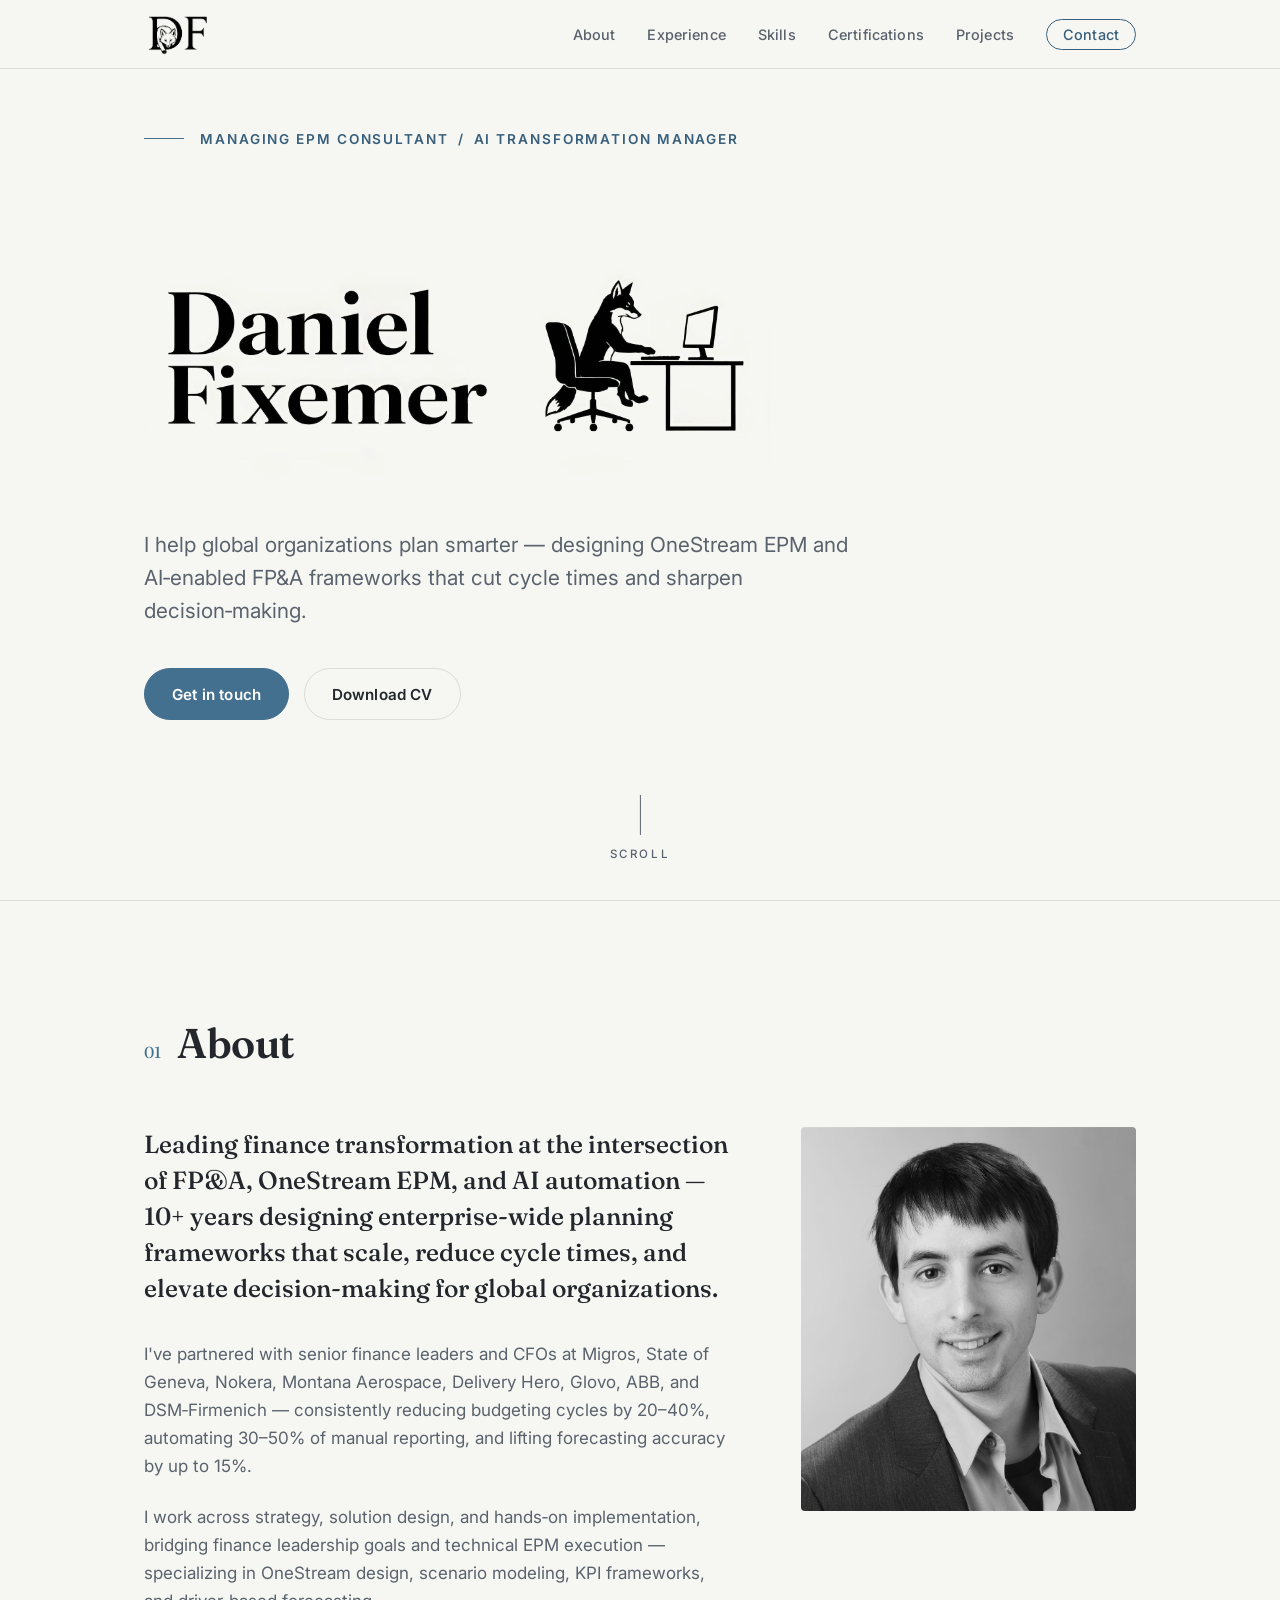
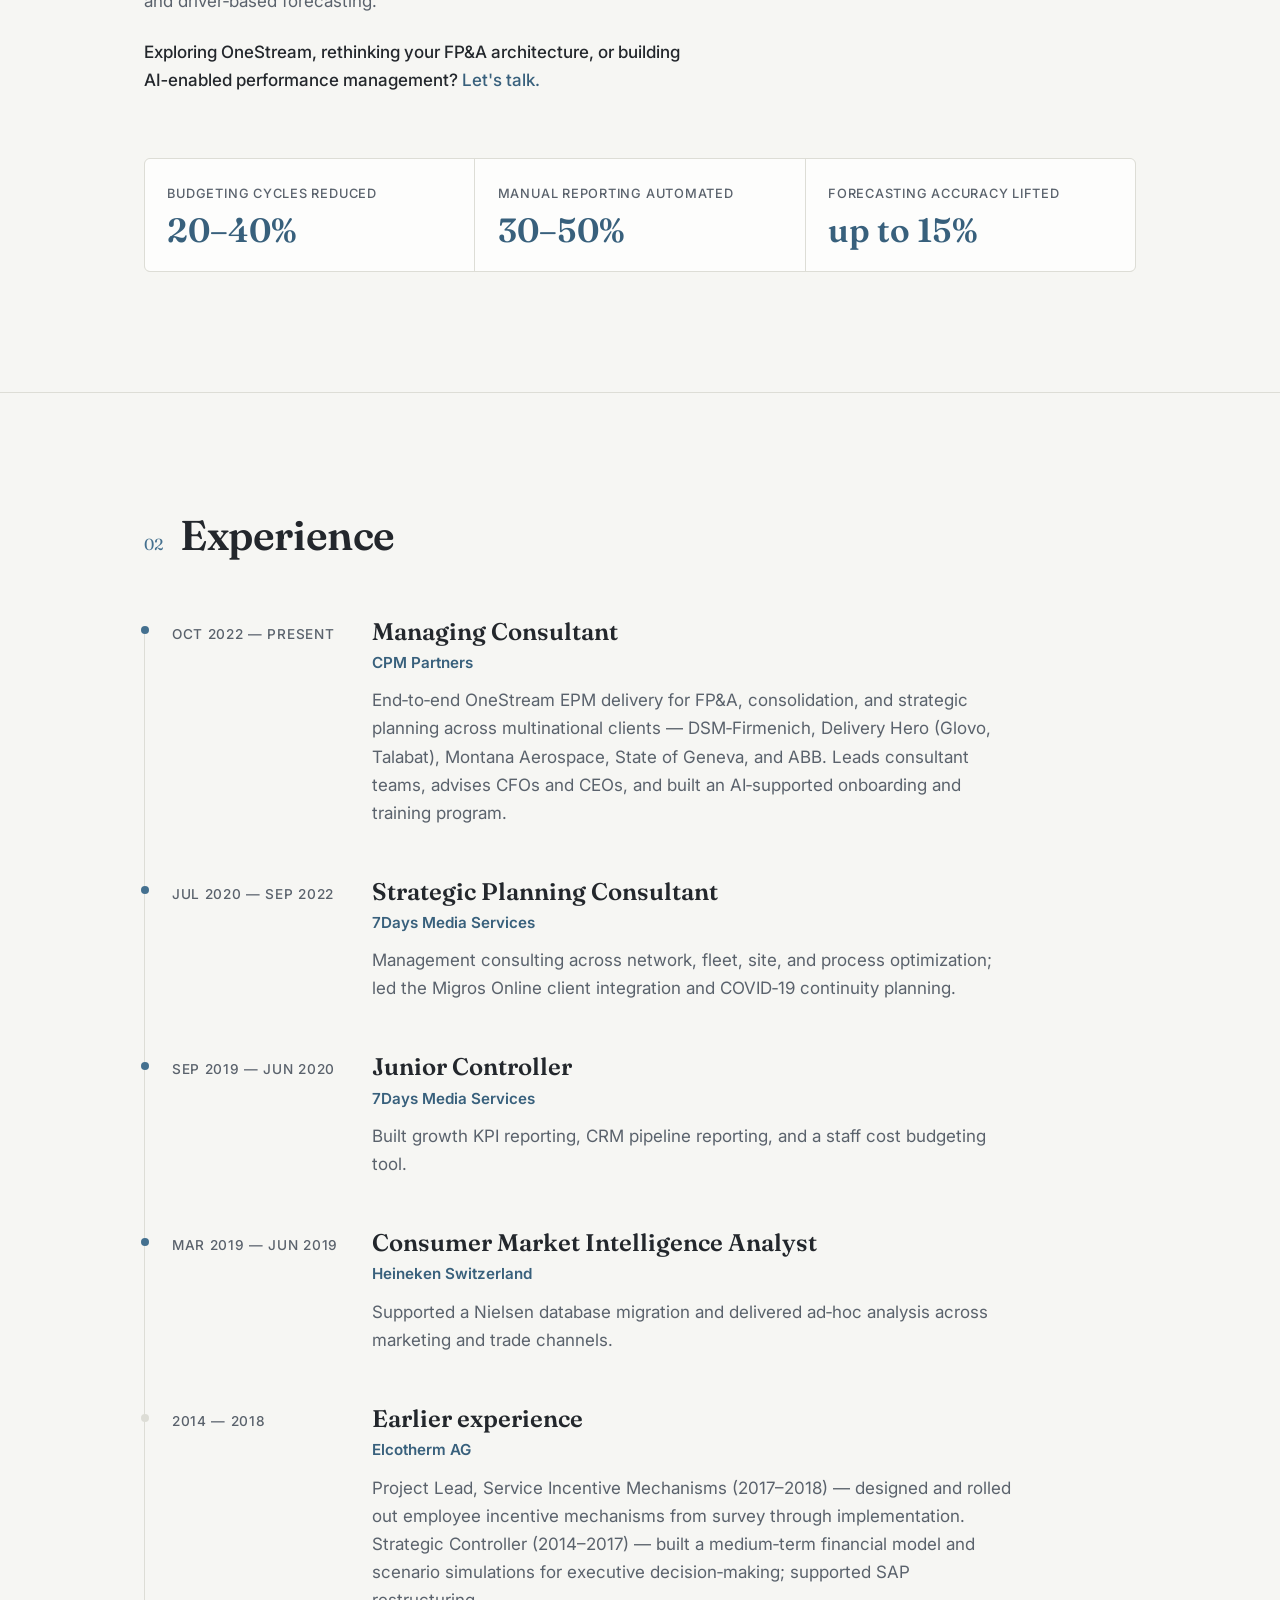
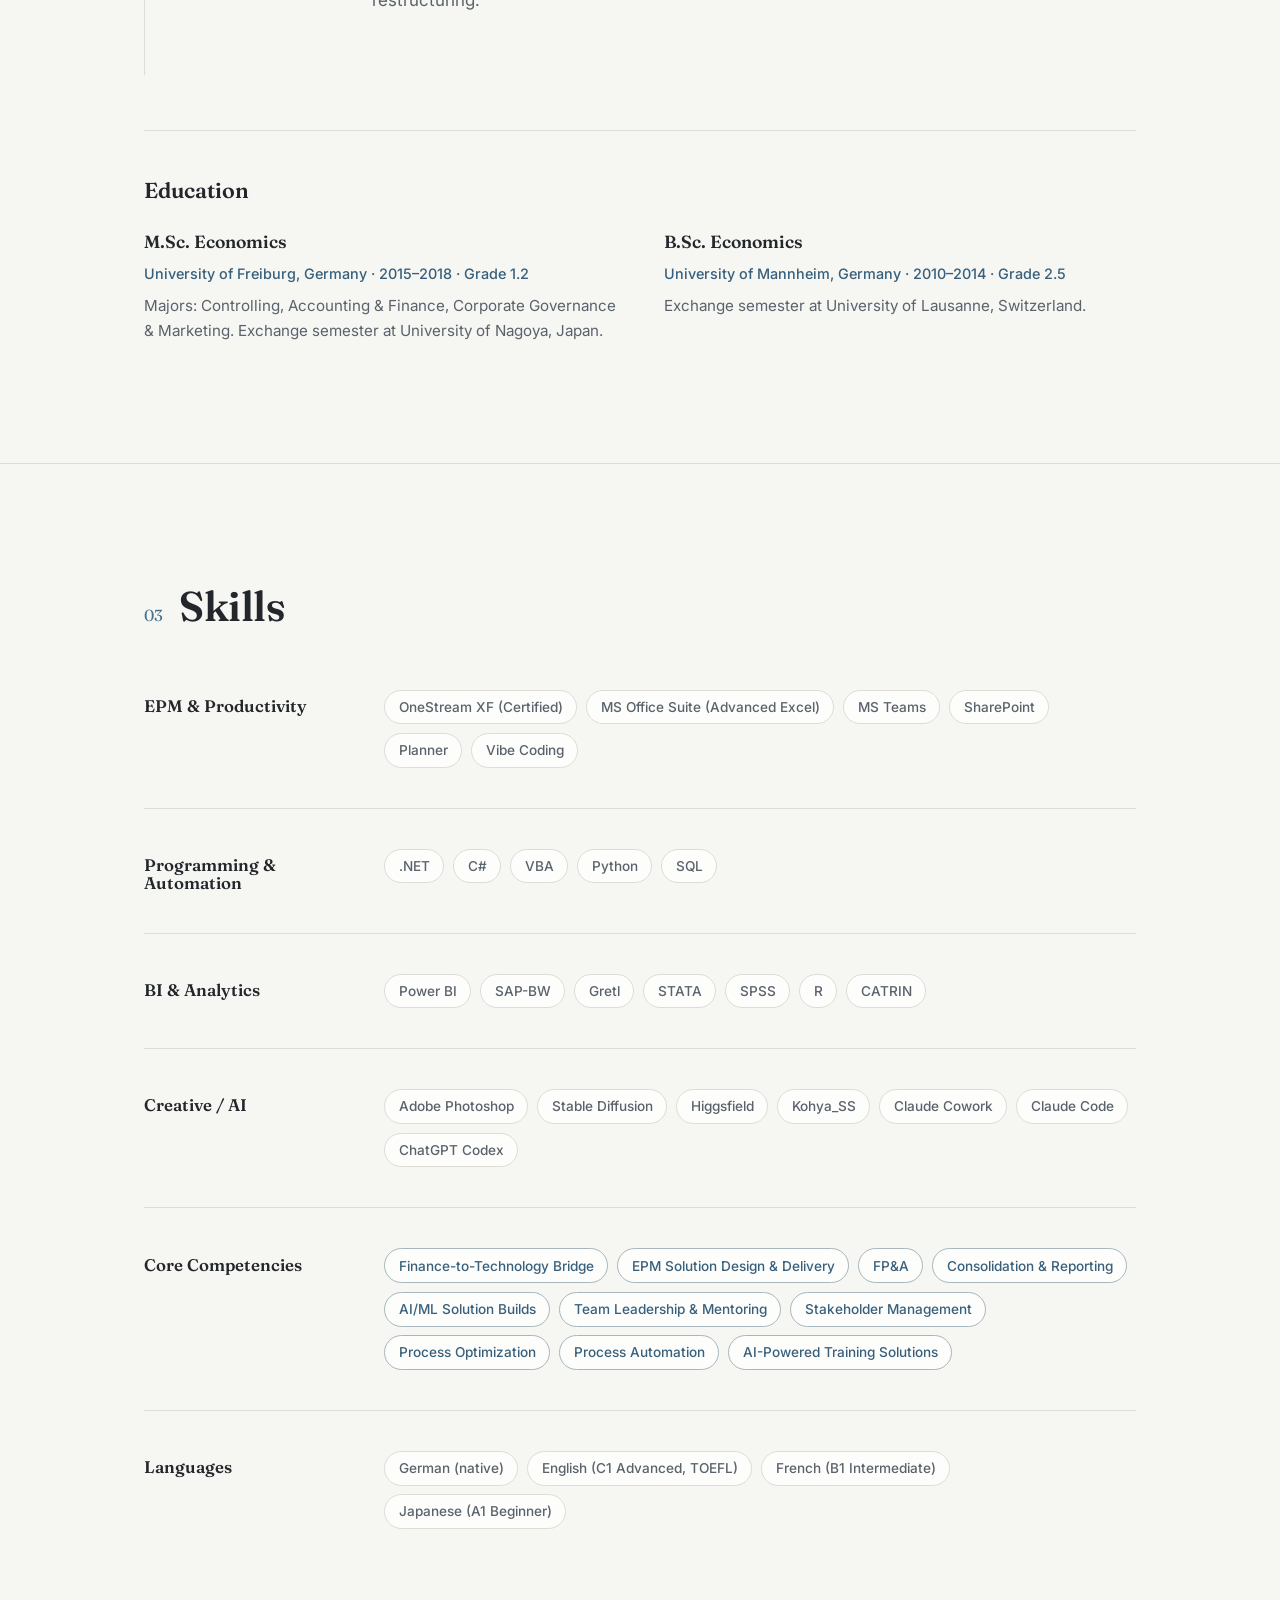
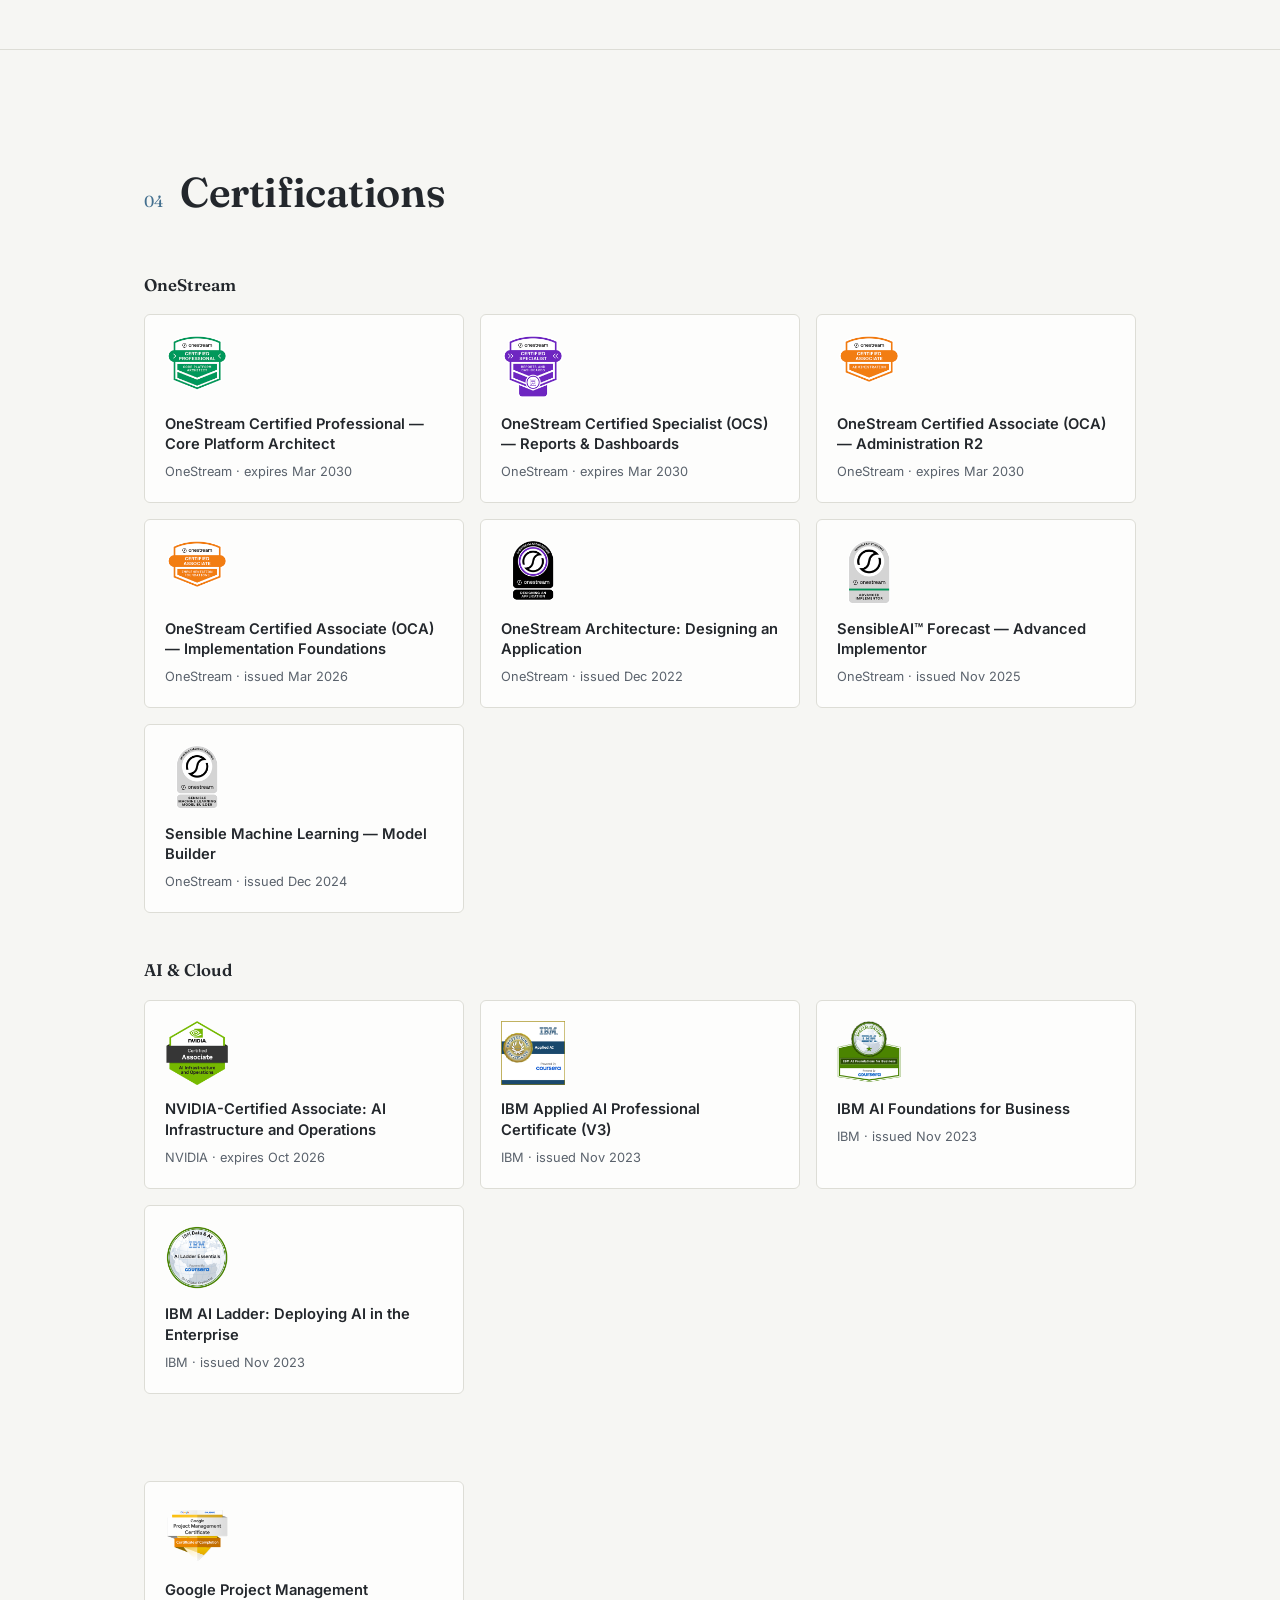
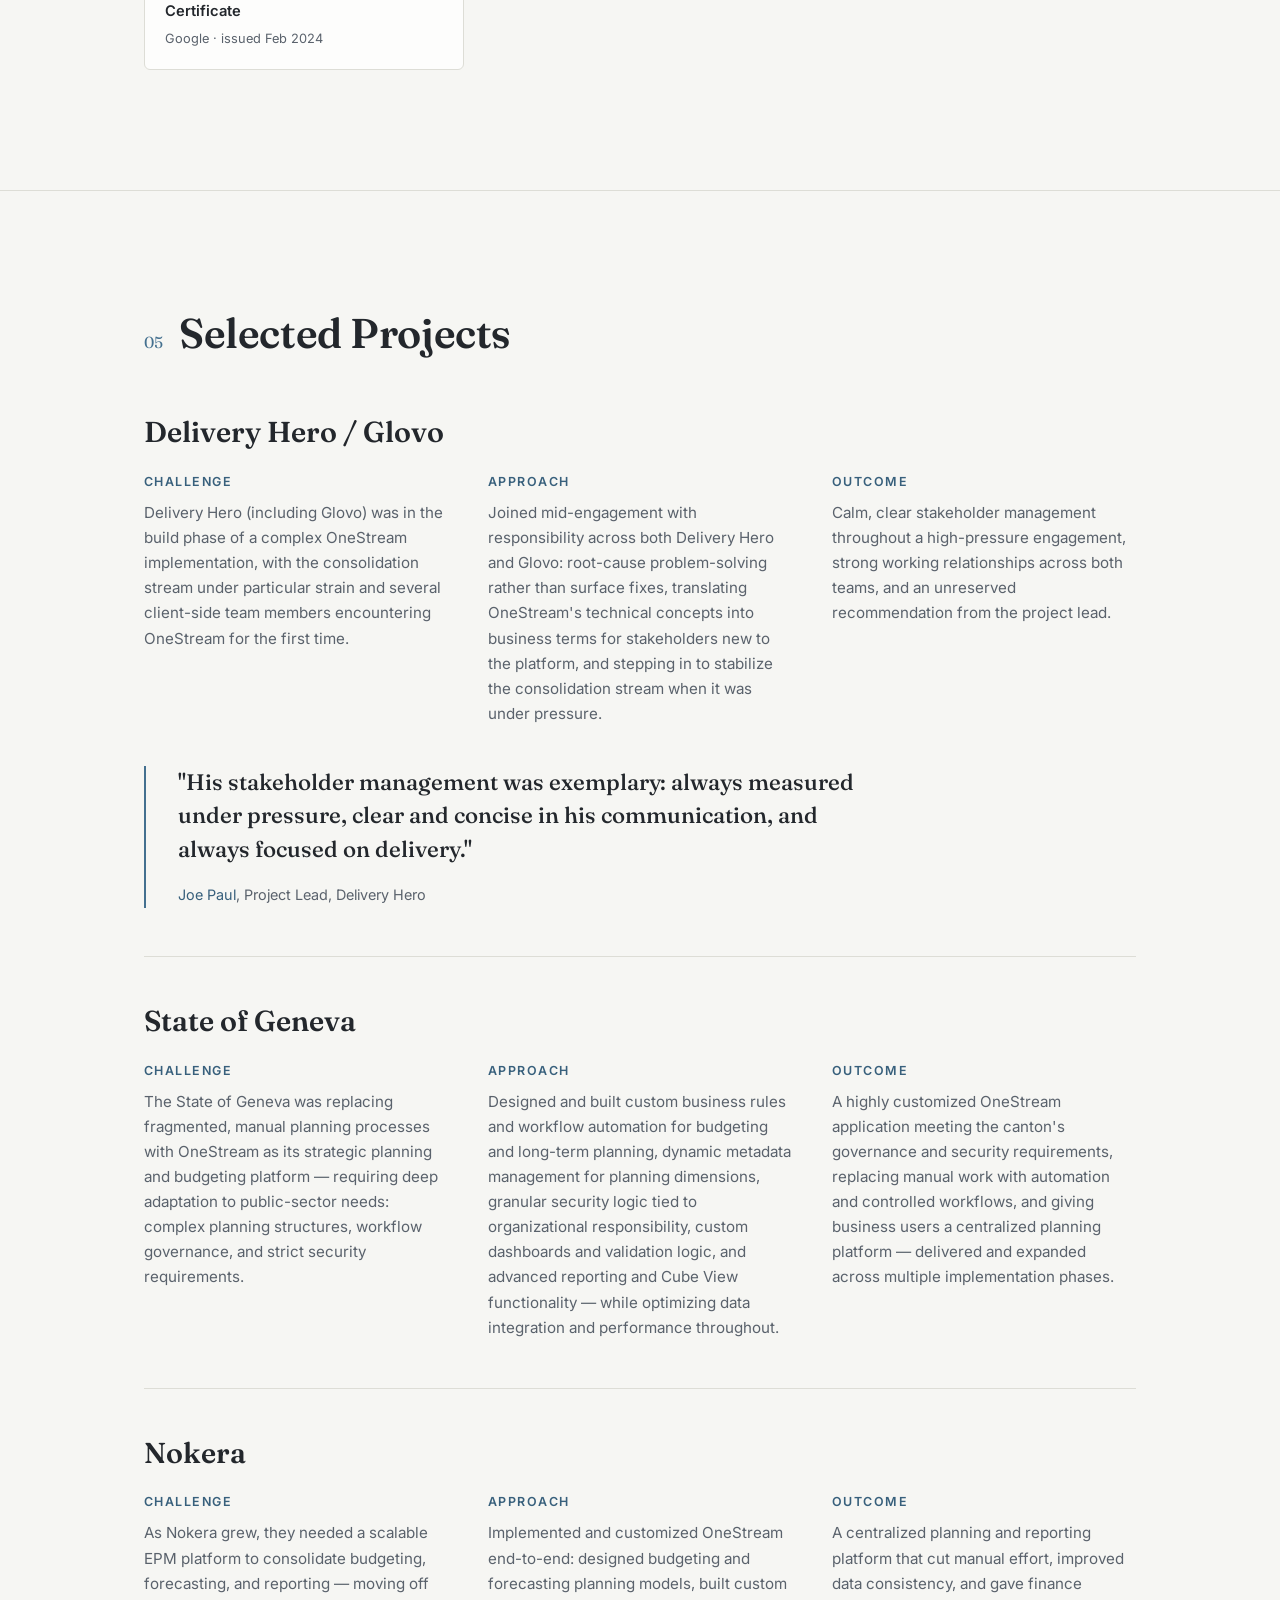
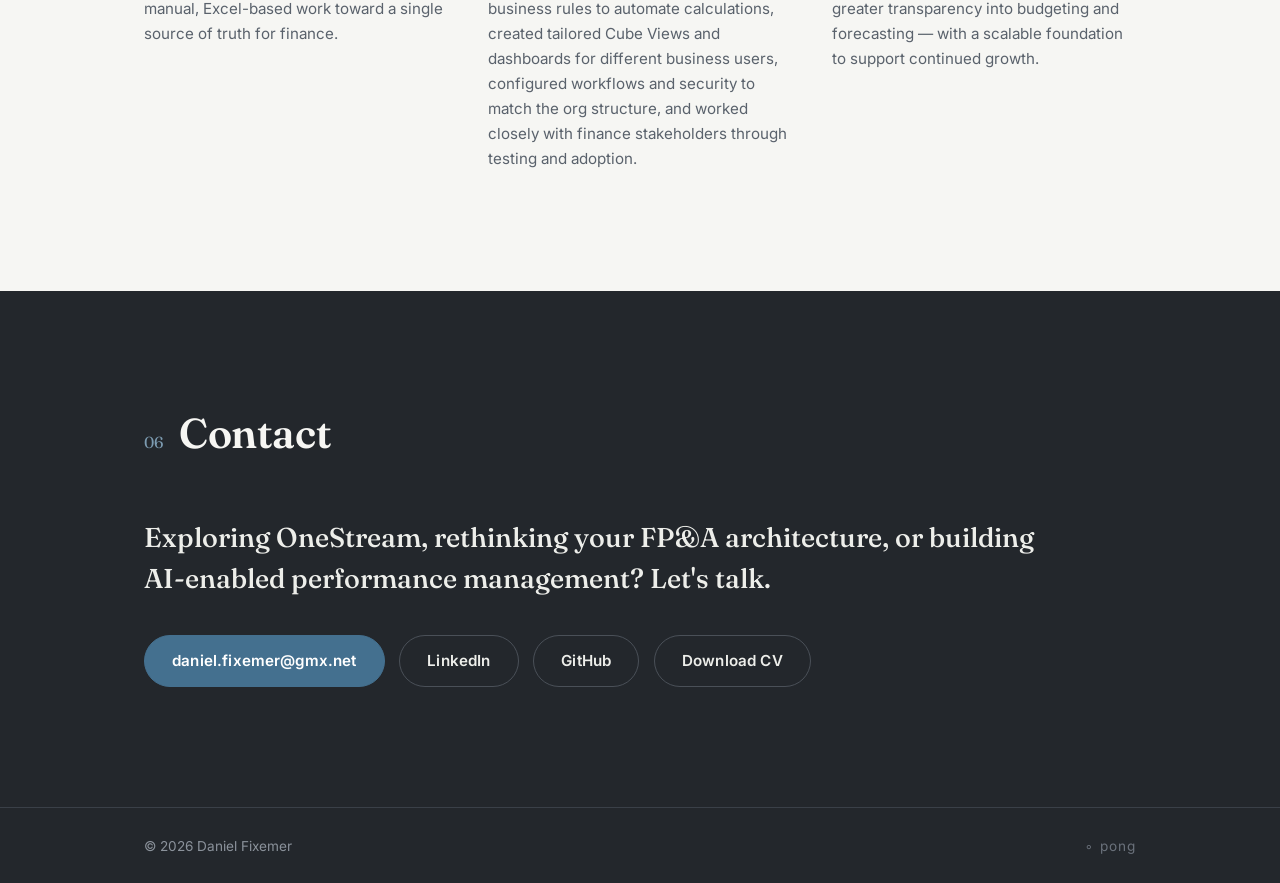
==== index.html @ a10c4421 "Add three buttons" ====
<!DOCTYPE html>
<html lang="en">
<head>
  <meta charset="UTF-8">
  <meta name="viewport" content="width=device-width, initial-scale=1.0">
  <title>Daniel Fixemer — Managing EPM Consultant / AI Transformation Manager</title>
  <meta name="description" content="Daniel Fixemer — Managing EPM Consultant and AI Transformation Manager. Finance transformation at the intersection of FP&A, OneStream EPM, and AI automation.">
  <script>document.documentElement.classList.add("js");</script>
  <link rel="preconnect" href="https://fonts.googleapis.com">
  <link rel="preconnect" href="https://fonts.gstatic.com" crossorigin>
  <link href="https://fonts.googleapis.com/css2?family=Fraunces:opsz,wght@9..144,500;9..144,600&family=Inter:wght@400;500;600&display=swap" rel="stylesheet">
  <link rel="stylesheet" href="css/styles.css">
  <!-- Cloudflare Web Analytics --><script type='module' src='https://static.cloudflareinsights.com/beacon.min.js' data-cf-beacon='{"token": "4d6f093baa16414eac74b313685b6e1e"}'></script><!-- End Cloudflare Web Analytics -->
</head>
<body>

  <header class="site-header">
    <nav class="nav" aria-label="Main navigation">
      <a class="nav__mark" href="#top" aria-label="Daniel Fixemer — back to top">
        <img src="assets/logo-web.png" alt="DF logo" width="660" height="434">
      </a>
      <button class="nav__toggle" aria-expanded="false" aria-controls="nav-menu" aria-label="Toggle menu">
        <span></span><span></span>
      </button>
      <ul class="nav__menu" id="nav-menu">
        <li><a href="#about">About</a></li>
        <li><a href="#experience">Experience</a></li>
        <li><a href="#skills">Skills</a></li>
        <li><a href="#certifications">Certifications</a></li>
        <li><a href="#projects">Projects</a></li>
        <li><a class="nav__cta" href="#contact">Contact</a></li>
      </ul>
    </nav>
  </header>

  <main id="top">

    <!-- ============ HERO ============ -->
    <section class="hero">
      <div class="container hero__inner">
        <p class="hero__eyebrow reveal">Managing EPM Consultant&ensp;/&ensp;AI Transformation Manager</p>
        <h1 class="sr-only">Daniel Fixemer</h1>
        <div class="hero__media reveal" data-reveal-delay="1" aria-hidden="true">
          <video src="assets/FoxTransition.mp4" poster="assets/FoxTransition_lastframe.png"
                 autoplay muted playsinline preload="auto" disablepictureinpicture
                 width="1920" height="966"></video>
        </div>
        <p class="hero__intro reveal" data-reveal-delay="2">
          I help global organizations plan smarter — designing OneStream EPM and
          AI&#8209;enabled FP&amp;A frameworks that cut cycle times and sharpen
          decision&#8209;making.
        </p>
        <div class="hero__actions reveal" data-reveal-delay="3">
          <a class="button button--primary" href="#contact">Get in touch</a>
          <a class="button button--ghost" href="assets/cv-daniel-fixemer.pdf" download>Download CV</a>
        </div>
      </div>
      <a class="hero__scroll" href="#about" aria-label="Scroll to About">
        <span class="hero__scroll-line" aria-hidden="true"></span>
        Scroll
      </a>
    </section>

    <!-- ============ ABOUT ============ -->
    <section class="section about" id="about">
      <div class="container">
        <header class="section__head reveal">
          <span class="section__index">01</span>
          <h2 class="section__title">About</h2>
        </header>
        <div class="about__grid">
          <div class="about__text reveal">
            <p class="about__lede">
              Leading finance transformation at the intersection of FP&amp;A, OneStream
              EPM, and AI automation — 10+ years designing enterprise&#8209;wide planning
              frameworks that scale, reduce cycle times, and elevate decision&#8209;making
              for global organizations.
            </p>
            <p>
              I've partnered with senior finance leaders and CFOs at Migros, State of
              Geneva, Nokera, Montana Aerospace, Delivery Hero, Glovo, ABB, and
              DSM&#8209;Firmenich — consistently reducing budgeting cycles by 20–40%,
              automating 30–50% of manual reporting, and lifting forecasting accuracy
              by up to 15%.
            </p>
            <p>
              I work across strategy, solution design, and hands&#8209;on implementation,
              bridging finance leadership goals and technical EPM execution —
              specializing in OneStream design, scenario modeling, KPI frameworks, and
              driver&#8209;based forecasting.
            </p>
            <p class="about__cta">
              Exploring OneStream, rethinking your FP&amp;A architecture, or building
              AI&#8209;enabled performance management? <a href="#contact">Let's talk.</a>
            </p>
          </div>
          <figure class="about__portrait reveal" data-reveal-delay="1">
            <img src="assets/headshot-web.jpg" alt="Portrait of Daniel Fixemer" width="1600" height="1068" loading="lazy">
          </figure>
        </div>
        <dl class="about__stats reveal" data-reveal-delay="2">
          <div class="stat">
            <dt>Budgeting cycles reduced</dt>
            <dd>20–40%</dd>
          </div>
          <div class="stat">
            <dt>Manual reporting automated</dt>
            <dd>30–50%</dd>
          </div>
          <div class="stat">
            <dt>Forecasting accuracy lifted</dt>
            <dd>up&nbsp;to&nbsp;15%</dd>
          </div>
        </dl>
      </div>
    </section>

    <!-- ============ EXPERIENCE ============ -->
    <section class="section experience" id="experience">
      <div class="container">
        <header class="section__head reveal">
          <span class="section__index">02</span>
          <h2 class="section__title">Experience</h2>
        </header>
        <ol class="timeline">
          <li class="timeline__item reveal">
            <div class="timeline__meta">
              <span class="timeline__dates">Oct 2022 — Present</span>
            </div>
            <div class="timeline__body">
              <h3 class="timeline__role">Managing Consultant</h3>
              <p class="timeline__org">CPM Partners</p>
              <p class="timeline__desc">
                End&#8209;to&#8209;end OneStream EPM delivery for FP&amp;A, consolidation, and
                strategic planning across multinational clients — DSM&#8209;Firmenich,
                Delivery Hero (Glovo, Talabat), Montana Aerospace, State of Geneva,
                and ABB. Leads consultant teams, advises CFOs and CEOs, and built an
                AI&#8209;supported onboarding and training program.
              </p>
            </div>
          </li>
          <li class="timeline__item reveal">
            <div class="timeline__meta">
              <span class="timeline__dates">Jul 2020 — Sep 2022</span>
            </div>
            <div class="timeline__body">
              <h3 class="timeline__role">Strategic Planning Consultant</h3>
              <p class="timeline__org">7Days Media Services</p>
              <p class="timeline__desc">
                Management consulting across network, fleet, site, and process
                optimization; led the Migros Online client integration and
                COVID&#8209;19 continuity planning.
              </p>
            </div>
          </li>
          <li class="timeline__item reveal">
            <div class="timeline__meta">
              <span class="timeline__dates">Sep 2019 — Jun 2020</span>
            </div>
            <div class="timeline__body">
              <h3 class="timeline__role">Junior Controller</h3>
              <p class="timeline__org">7Days Media Services</p>
              <p class="timeline__desc">
                Built growth KPI reporting, CRM pipeline reporting, and a staff cost
                budgeting tool.
              </p>
            </div>
          </li>
          <li class="timeline__item reveal">
            <div class="timeline__meta">
              <span class="timeline__dates">Mar 2019 — Jun 2019</span>
            </div>
            <div class="timeline__body">
              <h3 class="timeline__role">Consumer Market Intelligence Analyst</h3>
              <p class="timeline__org">Heineken Switzerland</p>
              <p class="timeline__desc">
                Supported a Nielsen database migration and delivered ad&#8209;hoc
                analysis across marketing and trade channels.
              </p>
            </div>
          </li>
          <li class="timeline__item timeline__item--earlier reveal">
            <div class="timeline__meta">
              <span class="timeline__dates">2014 — 2018</span>
            </div>
            <div class="timeline__body">
              <h3 class="timeline__role">Earlier experience</h3>
              <p class="timeline__org">Elcotherm AG</p>
              <p class="timeline__desc">
                Project Lead, Service Incentive Mechanisms (2017–2018) — designed and
                rolled out employee incentive mechanisms from survey through
                implementation. Strategic Controller (2014–2017) — built a
                medium&#8209;term financial model and scenario simulations for executive
                decision&#8209;making; supported SAP restructuring.
              </p>
            </div>
          </li>
        </ol>

        <div class="education reveal">
          <h3 class="education__head">Education</h3>
          <div class="education__grid">
            <article class="education__item">
              <h4>M.Sc. Economics</h4>
              <p class="education__school">University of Freiburg, Germany · 2015–2018 · Grade 1.2</p>
              <p class="education__detail">
                Majors: Controlling, Accounting &amp; Finance, Corporate Governance &amp;
                Marketing. Exchange semester at University of Nagoya, Japan.
              </p>
            </article>
            <article class="education__item">
              <h4>B.Sc. Economics</h4>
              <p class="education__school">University of Mannheim, Germany · 2010–2014 · Grade 2.5</p>
              <p class="education__detail">
                Exchange semester at University of Lausanne, Switzerland.
              </p>
            </article>
          </div>
        </div>
      </div>
    </section>

    <!-- ============ SKILLS ============ -->
    <section class="section skills" id="skills">
      <div class="container">
        <header class="section__head reveal">
          <span class="section__index">03</span>
          <h2 class="section__title">Skills</h2>
        </header>
        <div class="skills__groups">
          <div class="skill-group reveal">
            <h3 class="skill-group__name">EPM &amp; Productivity</h3>
            <ul class="tags">
              <li>OneStream XF (Certified)</li>
              <li>MS Office Suite (Advanced Excel)</li>
              <li>MS Teams</li>
              <li>SharePoint</li>
              <li>Planner</li>
              <li>Vibe Coding</li>
            </ul>
          </div>
          <div class="skill-group reveal">
            <h3 class="skill-group__name">Programming &amp; Automation</h3>
            <ul class="tags">
              <li>.NET</li>
              <li>C#</li>
              <li>VBA</li>
              <li>Python</li>
              <li>SQL</li>
            </ul>
          </div>
          <div class="skill-group reveal">
            <h3 class="skill-group__name">BI &amp; Analytics</h3>
            <ul class="tags">
              <li>Power BI</li>
              <li>SAP-BW</li>
              <li>Gretl</li>
              <li>STATA</li>
              <li>SPSS</li>
              <li>R</li>
              <li>CATRIN</li>
            </ul>
          </div>
          <div class="skill-group reveal">
            <h3 class="skill-group__name">Creative / AI</h3>
            <ul class="tags">
              <li>Adobe Photoshop</li>
              <li>Stable Diffusion</li>
              <li>Higgsfield</li>
              <li>Kohya_SS</li>
              <li>Claude Cowork</li>
              <li>Claude Code</li>
              <li>ChatGPT Codex</li>
            </ul>
          </div>
          <div class="skill-group reveal">
            <h3 class="skill-group__name">Core Competencies</h3>
            <ul class="tags tags--accent">
              <li>Finance-to-Technology Bridge</li>
              <li>EPM Solution Design &amp; Delivery</li>
              <li>FP&amp;A</li>
              <li>Consolidation &amp; Reporting</li>
              <li>AI/ML Solution Builds</li>
              <li>Team Leadership &amp; Mentoring</li>
              <li>Stakeholder Management</li>
              <li>Process Optimization</li>
              <li>Process Automation</li>
              <li>AI-Powered Training Solutions</li>
            </ul>
          </div>
          <div class="skill-group reveal">
            <h3 class="skill-group__name">Languages</h3>
            <ul class="tags">
              <li>German (native)</li>
              <li>English (C1 Advanced, TOEFL)</li>
              <li>French (B1 Intermediate)</li>
              <li>Japanese (A1 Beginner)</li>
            </ul>
          </div>
        </div>
      </div>
    </section>

    <!-- ============ CERTIFICATIONS ============ -->
    <section class="section certifications" id="certifications">
      <div class="container">
        <header class="section__head reveal">
          <span class="section__index">04</span>
          <h2 class="section__title">Certifications</h2>
        </header>

        <h3 class="cert-group reveal">OneStream</h3>
        <ul class="cert-grid">
          <li class="reveal">
            <a class="cert-card" href="https://www.credly.com/users/daniel-fixemer/badges/credly" target="_blank" rel="noopener">
              <img src="assets/certifications/web/OneStream_Certified_Professional_-_Core_Platform_Architect.png" alt="" width="240" height="240" loading="lazy">
              <span class="cert-card__name">OneStream Certified Professional — Core Platform Architect</span>
              <span class="cert-card__issuer">OneStream · expires Mar 2030</span>
            </a>
          </li>
          <li class="reveal">
            <a class="cert-card" href="https://www.credly.com/users/daniel-fixemer/badges/credly" target="_blank" rel="noopener">
              <img src="assets/certifications/web/OneStream_Certified_Specialist__OCS__-_Reports_and_Dashboards.png" alt="" width="240" height="240" loading="lazy">
              <span class="cert-card__name">OneStream Certified Specialist (OCS) — Reports &amp; Dashboards</span>
              <span class="cert-card__issuer">OneStream · expires Mar 2030</span>
            </a>
          </li>
          <li class="reveal">
            <a class="cert-card" href="https://www.credly.com/users/daniel-fixemer/badges/credly" target="_blank" rel="noopener">
              <img src="assets/certifications/web/OneStream_Certified_Associate__OCA__in_Administration_R2.png" alt="" width="240" height="240" loading="lazy">
              <span class="cert-card__name">OneStream Certified Associate (OCA) — Administration R2</span>
              <span class="cert-card__issuer">OneStream · expires Mar 2030</span>
            </a>
          </li>
          <li class="reveal">
            <a class="cert-card" href="https://www.credly.com/users/daniel-fixemer/badges/credly" target="_blank" rel="noopener">
              <img src="assets/certifications/web/OneStream_Certified_Associate__OCA__-_Implementation_Foundations.png" alt="" width="240" height="240" loading="lazy">
              <span class="cert-card__name">OneStream Certified Associate (OCA) — Implementation Foundations</span>
              <span class="cert-card__issuer">OneStream · issued Mar 2026</span>
            </a>
          </li>
          <li class="reveal">
            <a class="cert-card" href="https://www.credly.com/users/daniel-fixemer/badges/credly" target="_blank" rel="noopener">
              <img src="assets/certifications/web/OneStream_Architecture_Designing_an_Application.png" alt="" width="240" height="240" loading="lazy">
              <span class="cert-card__name">OneStream Architecture: Designing an Application</span>
              <span class="cert-card__issuer">OneStream · issued Dec 2022</span>
            </a>
          </li>
          <li class="reveal">
            <a class="cert-card" href="https://www.credly.com/users/daniel-fixemer/badges/credly" target="_blank" rel="noopener">
              <img src="assets/certifications/web/SensibleAI__Forecast_Advanced_Implementor.png" alt="" width="240" height="240" loading="lazy">
              <span class="cert-card__name">SensibleAI™ Forecast — Advanced Implementor</span>
              <span class="cert-card__issuer">OneStream · issued Nov 2025</span>
            </a>
          </li>
          <li class="reveal">
            <a class="cert-card" href="https://www.credly.com/users/daniel-fixemer/badges/credly" target="_blank" rel="noopener">
              <img src="assets/certifications/web/Sensible_Machine_Learning_Model_Builder.png" alt="" width="240" height="240" loading="lazy">
              <span class="cert-card__name">Sensible Machine Learning — Model Builder</span>
              <span class="cert-card__issuer">OneStream · issued Dec 2024</span>
            </a>
          </li>
        </ul>

        <h3 class="cert-group reveal">AI &amp; Cloud</h3>
        <ul class="cert-grid">
          <li class="reveal">
            <a class="cert-card" href="https://www.credly.com/users/daniel-fixemer/badges/credly" target="_blank" rel="noopener">
              <img src="assets/certifications/web/NVIDIA-Certified_Associate_AI_Infrastructure_and_Operations.png" alt="" width="240" height="240" loading="lazy">
              <span class="cert-card__name">NVIDIA-Certified Associate: AI Infrastructure and Operations</span>
              <span class="cert-card__issuer">NVIDIA · expires Oct 2026</span>
            </a>
          </li>
          <li class="reveal">
            <a class="cert-card" href="https://www.credly.com/users/daniel-fixemer/badges/credly" target="_blank" rel="noopener">
              <img src="assets/certifications/web/IBM_Applied_AI_Professional_Certificate.png" alt="" width="240" height="240" loading="lazy">
              <span class="cert-card__name">IBM Applied AI Professional Certificate (V3)</span>
              <span class="cert-card__issuer">IBM · issued Nov 2023</span>
            </a>
          </li>
          <li class="reveal">
            <a class="cert-card" href="https://www.credly.com/users/daniel-fixemer/badges/credly" target="_blank" rel="noopener">
              <img src="assets/certifications/web/IBM_AI_Foundations_for_Business_Specialization.png" alt="" width="240" height="240" loading="lazy">
              <span class="cert-card__name">IBM AI Foundations for Business</span>
              <span class="cert-card__issuer">IBM · issued Nov 2023</span>
            </a>
          </li>
          <li class="reveal">
            <a class="cert-card" href="https://www.credly.com/users/daniel-fixemer/badges/credly" target="_blank" rel="noopener">
              <img src="assets/certifications/web/IBM_AI_Ladder_A_Framework_for_Deploying_AI_in_your_Enterprise.png" alt="" width="240" height="240" loading="lazy">
              <span class="cert-card__name">IBM AI Ladder: Deploying AI in the Enterprise</span>
              <span class="cert-card__issuer">IBM · issued Nov 2023</span>
            </a>
          </li>
        </ul>

        <h3 class="cert-group reveal">Project Management</h3>
        <ul class="cert-grid">
          <li class="reveal">
            <a class="cert-card" href="https://www.credly.com/users/daniel-fixemer/badges/credly" target="_blank" rel="noopener">
              <img src="assets/certifications/web/Google_Project_Management_Certificate.png" alt="" width="240" height="240" loading="lazy">
              <span class="cert-card__name">Google Project Management Certificate</span>
              <span class="cert-card__issuer">Google · issued Feb 2024</span>
            </a>
          </li>
        </ul>
      </div>
    </section>

    <!-- ============ SELECTED PROJECTS ============ -->
    <section class="section projects" id="projects">
      <div class="container">
        <header class="section__head reveal">
          <span class="section__index">05</span>
          <h2 class="section__title">Selected Projects</h2>
        </header>

        <article class="project reveal">
          <h3 class="project__client">Delivery Hero / Glovo</h3>
          <div class="project__cols">
            <div class="project__col">
              <h4 class="project__label">Challenge</h4>
              <p>
                Delivery Hero (including Glovo) was in the build phase of a complex
                OneStream implementation, with the consolidation stream under
                particular strain and several client-side team members encountering
                OneStream for the first time.
              </p>
            </div>
            <div class="project__col">
              <h4 class="project__label">Approach</h4>
              <p>
                Joined mid-engagement with responsibility across both Delivery Hero
                and Glovo: root-cause problem-solving rather than surface fixes,
                translating OneStream's technical concepts into business terms for
                stakeholders new to the platform, and stepping in to stabilize the
                consolidation stream when it was under pressure.
              </p>
            </div>
            <div class="project__col">
              <h4 class="project__label">Outcome</h4>
              <p>
                Calm, clear stakeholder management throughout a high-pressure
                engagement, strong working relationships across both teams, and an
                unreserved recommendation from the project lead.
              </p>
            </div>
          </div>
          <blockquote class="project__quote">
            <p>
              "His stakeholder management was exemplary: always measured under
              pressure, clear and concise in his communication, and always focused
              on delivery."
            </p>
            <cite>
              <a href="https://www.linkedin.com/in/joe-paul-aca-asa-mba/" target="_blank" rel="noopener">Joe Paul</a>,
              Project Lead, Delivery Hero
            </cite>
          </blockquote>
        </article>

        <article class="project reveal">
          <h3 class="project__client">State of Geneva</h3>
          <div class="project__cols">
            <div class="project__col">
              <h4 class="project__label">Challenge</h4>
              <p>
                The State of Geneva was replacing fragmented, manual planning
                processes with OneStream as its strategic planning and budgeting
                platform — requiring deep adaptation to public-sector needs: complex
                planning structures, workflow governance, and strict security
                requirements.
              </p>
            </div>
            <div class="project__col">
              <h4 class="project__label">Approach</h4>
              <p>
                Designed and built custom business rules and workflow automation for
                budgeting and long-term planning, dynamic metadata management for
                planning dimensions, granular security logic tied to organizational
                responsibility, custom dashboards and validation logic, and advanced
                reporting and Cube View functionality — while optimizing data
                integration and performance throughout.
              </p>
            </div>
            <div class="project__col">
              <h4 class="project__label">Outcome</h4>
              <p>
                A highly customized OneStream application meeting the canton's
                governance and security requirements, replacing manual work with
                automation and controlled workflows, and giving business users a
                centralized planning platform — delivered and expanded across
                multiple implementation phases.
              </p>
            </div>
          </div>
        </article>

        <article class="project reveal">
          <h3 class="project__client">Nokera</h3>
          <div class="project__cols">
            <div class="project__col">
              <h4 class="project__label">Challenge</h4>
              <p>
                As Nokera grew, they needed a scalable EPM platform to consolidate
                budgeting, forecasting, and reporting — moving off manual,
                Excel-based work toward a single source of truth for finance.
              </p>
            </div>
            <div class="project__col">
              <h4 class="project__label">Approach</h4>
              <p>
                Implemented and customized OneStream end-to-end: designed budgeting
                and forecasting planning models, built custom business rules to
                automate calculations, created tailored Cube Views and dashboards
                for different business users, configured workflows and security to
                match the org structure, and worked closely with finance
                stakeholders through testing and adoption.
              </p>
            </div>
            <div class="project__col">
              <h4 class="project__label">Outcome</h4>
              <p>
                A centralized planning and reporting platform that cut manual
                effort, improved data consistency, and gave finance greater
                transparency into budgeting and forecasting — with a scalable
                foundation to support continued growth.
              </p>
            </div>
          </div>
        </article>
      </div>
    </section>

    <!-- ============ CONTACT ============ -->
    <section class="section contact" id="contact">
      <div class="container">
        <header class="section__head reveal">
          <span class="section__index">06</span>
          <h2 class="section__title">Contact</h2>
        </header>
        <p class="contact__lede reveal">
          Exploring OneStream, rethinking your FP&amp;A architecture, or building
          AI&#8209;enabled performance management? Let's talk.
        </p>
        <div class="contact__actions reveal" data-reveal-delay="1">
          <a class="button button--primary" href="mailto:daniel.fixemer@gmx.net">daniel.fixemer@gmx.net</a>
          <a class="button button--contrast" href="https://www.linkedin.com/in/daniel-fixemer-855932175/" target="_blank" rel="noopener">LinkedIn</a>
          <a class="button button--contrast" href="https://github.com/economyofscale" target="_blank" rel="noopener">GitHub</a>
          <a class="button button--contrast" href="assets/cv-daniel-fixemer.pdf" download>Download CV</a>
        </div>
      </div>
    </section>

  </main>

  <footer class="footer">
    <div class="container footer__inner">
      <p>© 2026 Daniel Fixemer</p>
      <button class="footer__egg" id="pong-open" type="button" aria-haspopup="dialog">◦ pong</button>
    </div>
  </footer>

  <!-- ============ EASTER EGG: PONG ============ -->
  <div class="pong" id="pong-modal" role="dialog" aria-modal="true" aria-label="Pong" hidden>
    <div class="pong__panel">
      <div class="pong__bar">
        <span class="pong__title">Pong</span>
        <span class="pong__score" id="pong-score" aria-live="polite">0 : 0</span>
        <button class="pong__close" id="pong-close" type="button" aria-label="Close Pong">×</button>
      </div>
      <canvas id="pong-canvas" width="640" height="400"></canvas>
      <p class="pong__hint">Move: mouse, touch, or ↑ ↓ &nbsp;·&nbsp; Space or tap to start / pause</p>
    </div>
  </div>

  <script src="js/main.js"></script>
  <script src="js/pong.js" defer></script>
</body>
</html>
---- css/styles.css ----
/* ============================================================
   Daniel Fixemer — resume site
   Palette: charcoal / off-white + one accent.
   Accent options (swap --accent / --accent-ink below):
     muted blue    #44708F / #38607C   <- current
     warm amber    #B07A2A / #96661F
     forest green  #3E6B4F / #33593F
   ============================================================ */

:root {
  --bg: #F6F6F3;
  --bg-raised: #FDFDFC;
  --ink: #23272C;
  --ink-soft: #5A626C;
  --line: #DDDDD6;
  --accent: #44708F;
  --accent-ink: #38607C;

  --font-display: "Fraunces", Georgia, serif;
  --font-body: "Inter", -apple-system, BlinkMacSystemFont, "Segoe UI", sans-serif;

  --container: 68rem;
  --nav-height: 4.25rem;
}

/* ---------- Reset / base ---------- */

*, *::before, *::after { box-sizing: border-box; }

html {
  scroll-behavior: smooth;
  scroll-padding-top: var(--nav-height);
}

body {
  margin: 0;
  background: var(--bg);
  color: var(--ink);
  font-family: var(--font-body);
  font-size: 1.0625rem;
  line-height: 1.65;
  -webkit-font-smoothing: antialiased;
  text-rendering: optimizeLegibility;
}

img { max-width: 100%; display: block; }

a { color: var(--accent-ink); text-decoration: none; }
a:hover { text-decoration: underline; text-underline-offset: 3px; }

h1, h2, h3 {
  font-family: var(--font-display);
  font-weight: 600;
  line-height: 1.1;
  margin: 0;
}

.container {
  max-width: var(--container);
  margin-inline: auto;
  padding-inline: clamp(1.25rem, 5vw, 3rem);
}

/* ---------- Header / nav ---------- */

.site-header {
  position: fixed;
  inset: 0 0 auto 0;
  z-index: 100;
  background: color-mix(in srgb, var(--bg) 88%, transparent);
  backdrop-filter: blur(10px);
  -webkit-backdrop-filter: blur(10px);
  border-bottom: 1px solid var(--line);
}

.nav {
  max-width: var(--container);
  margin-inline: auto;
  padding-inline: clamp(1.25rem, 5vw, 3rem);
  height: var(--nav-height);
  display: flex;
  align-items: center;
  justify-content: space-between;
}

.nav__mark {
  display: flex;
  align-items: center;
}

.nav__mark img {
  height: 2.75rem;
  width: auto;
  transition: opacity 0.2s ease;
}

.nav__mark:hover { text-decoration: none; }
.nav__mark:hover img { opacity: 0.7; }

@media (max-width: 47.99em) {
  .nav__mark img { height: 2.4rem; }
}

.nav__menu {
  display: flex;
  align-items: center;
  gap: clamp(1.1rem, 2.5vw, 2rem);
  list-style: none;
  margin: 0;
  padding: 0;
}

.nav__menu a {
  color: var(--ink-soft);
  font-size: 0.9rem;
  font-weight: 500;
  letter-spacing: 0.01em;
}
.nav__menu a:hover { color: var(--ink); text-decoration: none; }

.nav__cta {
  color: var(--accent-ink) !important;
  border: 1px solid currentColor;
  border-radius: 999px;
  padding: 0.4rem 1rem;
}
.nav__cta:hover { background: var(--accent); border-color: var(--accent); color: #fff !important; }

.nav__toggle {
  display: none;
  background: none;
  border: 0;
  padding: 0.75rem 0.25rem;
  cursor: pointer;
}
.nav__toggle span {
  display: block;
  width: 24px;
  height: 2px;
  background: var(--ink);
  transition: transform 0.25s ease, opacity 0.25s ease;
}
.nav__toggle span + span { margin-top: 6px; }
.nav__toggle[aria-expanded="true"] span:first-child { transform: translateY(4px) rotate(45deg); }
.nav__toggle[aria-expanded="true"] span:last-child { transform: translateY(-4px) rotate(-45deg); }

@media (max-width: 47.99em) {
  .nav__toggle { display: block; }

  .nav__menu {
    position: absolute;
    top: var(--nav-height);
    left: 0;
    right: 0;
    flex-direction: column;
    align-items: stretch;
    gap: 0;
    background: var(--bg);
    border-bottom: 1px solid var(--line);
    padding: 0.5rem 0 1rem;
    display: none;
  }
  .nav__menu.is-open { display: flex; }

  .nav__menu a {
    display: block;
    padding: 0.7rem clamp(1.25rem, 5vw, 3rem);
    font-size: 1rem;
  }
  .nav__cta {
    border: 0;
    border-radius: 0;
    padding: 0.7rem clamp(1.25rem, 5vw, 3rem);
  }
  .nav__cta:hover { background: none; color: var(--accent-ink) !important; }
}

/* ---------- Hero ---------- */

.hero {
  min-height: 100svh;
  display: flex;
  flex-direction: column;
  justify-content: center;
  position: relative;
  padding-top: var(--nav-height);
  /* reserve the zone occupied by the absolutely-positioned scroll
     indicator (bottom 2.25rem + ~4rem of line/text, plus breathing
     room) so centered content can never overlap it on short viewports */
  padding-bottom: 7.5rem;
}

.hero__inner { width: 100%; }

.hero__eyebrow {
  margin: 0 0 1.75rem;
  color: var(--accent-ink);
  font-size: 0.85rem;
  font-weight: 600;
  letter-spacing: 0.14em;
  text-transform: uppercase;
  display: flex;
  align-items: center;
  gap: 1rem;
}
.hero__eyebrow::before {
  content: "";
  width: 2.5rem;
  height: 1px;
  background: var(--accent);
  flex: none;
}

/* Dash draws in from the left once the eyebrow has revealed */
.js .hero__eyebrow::before {
  transform: scaleX(0);
  transform-origin: left;
  transition: transform 0.8s ease 0.45s;
}
.js .hero__eyebrow.is-visible::before { transform: scaleX(1); }

/* Video replaces the visible h1; footprint derived from the old two-line
   clamp(3.25rem, 11vw, 7.5rem) name: height ≈ 2 lines × 1.1 line-height,
   width = height × the video's 1920/966 aspect. */
.hero__media {
  width: min(100%, clamp(17rem, 58vw, 39.5rem));
  margin-bottom: 2rem;
}

.hero__media video,
.hero__media img {
  display: block;
  width: 100%;
  height: auto;
  aspect-ratio: 1920 / 966;
  /* the source encode has an ~8px dark column on its right edge */
  clip-path: inset(0 0.6% 0 0);
  /* the video's near-white ground isn't exactly --bg; darken makes any
     pixel lighter than the page dissolve into it, leaving only the art */
  mix-blend-mode: darken;
}

.sr-only {
  position: absolute;
  width: 1px;
  height: 1px;
  padding: 0;
  margin: -1px;
  overflow: hidden;
  clip: rect(0 0 0 0);
  clip-path: inset(50%);
  white-space: nowrap;
  border: 0;
}

.hero__intro {
  max-width: 34em;
  margin: 0 0 2.5rem;
  font-size: clamp(1.1rem, 2.2vw, 1.3rem);
  line-height: 1.6;
  color: var(--ink-soft);
}

.hero__actions {
  display: flex;
  flex-wrap: wrap;
  gap: 0.9rem;
}

.button {
  display: inline-block;
  padding: 0.8rem 1.7rem;
  border-radius: 999px;
  font-size: 0.95rem;
  font-weight: 600;
  letter-spacing: 0.01em;
  transition: background 0.2s ease, color 0.2s ease, border-color 0.2s ease;
}
.button:hover { text-decoration: none; }

.button--primary {
  background: var(--accent);
  color: #fff;
  border: 1px solid var(--accent);
}
.button--primary:hover { background: var(--accent-ink); border-color: var(--accent-ink); }

.button--ghost {
  color: var(--ink);
  border: 1px solid var(--line);
  background: transparent;
}
.button--ghost:hover { border-color: var(--ink); }

.hero__scroll {
  position: absolute;
  bottom: 2.25rem;
  left: 50%;
  transform: translateX(-50%);
  display: flex;
  flex-direction: column;
  align-items: center;
  gap: 0.6rem;
  color: var(--ink-soft);
  font-size: 0.72rem;
  font-weight: 500;
  letter-spacing: 0.22em;
  text-transform: uppercase;
}
.hero__scroll:hover { text-decoration: none; color: var(--ink); }

.hero__scroll-line {
  width: 1px;
  height: 2.5rem;
  background: var(--ink-soft);
  animation: scroll-pulse 2.2s ease-in-out infinite;
  transform-origin: top;
}

@keyframes scroll-pulse {
  0%, 100% { transform: scaleY(0.35); opacity: 0.4; }
  50% { transform: scaleY(1); opacity: 1; }
}

/* ---------- Sections (shared) ---------- */

.section { padding-block: clamp(4.5rem, 10vw, 7.5rem); }

.section__head {
  display: flex;
  align-items: baseline;
  gap: 1rem;
  margin-bottom: clamp(2.25rem, 6vw, 3.75rem);
}

.section__index {
  font-family: var(--font-display);
  color: var(--accent);
  font-size: 1rem;
}

.section__title {
  font-size: clamp(1.9rem, 4.5vw, 2.6rem);
  letter-spacing: -0.01em;
}

/* ---------- About ---------- */

.about { border-top: 1px solid var(--line); }

.about__grid {
  display: grid;
  grid-template-columns: minmax(0, 7fr) minmax(0, 4fr);
  gap: clamp(2rem, 6vw, 4.5rem);
  align-items: start;
}

.about__text p { margin: 0 0 1.35em; color: var(--ink-soft); }
.about__text p:last-child { margin-bottom: 0; }

.about__lede {
  font-family: var(--font-display);
  font-weight: 500;
  font-size: clamp(1.25rem, 2.6vw, 1.55rem);
  line-height: 1.45;
  color: var(--ink) !important;
}

.about__cta { color: var(--ink) !important; font-weight: 500; }

.about__portrait {
  margin: 0;
  position: sticky;
  top: calc(var(--nav-height) + 2rem);
}

.about__portrait img {
  width: 100%;
  height: auto;
  aspect-ratio: 4 / 4.6;
  object-fit: cover;
  object-position: 50% 30%;
  border-radius: 4px;
  filter: grayscale(1);
}

.about__stats {
  display: grid;
  grid-template-columns: repeat(3, 1fr);
  gap: 1px;
  background: var(--line);
  border: 1px solid var(--line);
  border-radius: 6px;
  overflow: hidden;
  margin: clamp(2.5rem, 6vw, 4rem) 0 0;
}

.stat {
  background: var(--bg-raised);
  padding: 1.5rem 1.4rem 1.4rem;
}

.stat dt {
  font-size: 0.8rem;
  font-weight: 500;
  letter-spacing: 0.06em;
  text-transform: uppercase;
  color: var(--ink-soft);
  margin-bottom: 0.45rem;
}

.stat dd {
  margin: 0;
  font-family: var(--font-display);
  font-size: clamp(1.6rem, 3.5vw, 2.1rem);
  font-weight: 600;
  color: var(--accent-ink);
  line-height: 1.1;
}

@media (max-width: 47.99em) {
  .about__grid { grid-template-columns: 1fr; }
  .about__portrait { position: static; order: -1; max-width: 22rem; }
  .about__stats { grid-template-columns: 1fr; }
}

/* ---------- Experience ---------- */

.experience { border-top: 1px solid var(--line); }

.timeline {
  list-style: none;
  margin: 0;
  padding: 0;
}

.timeline__item {
  display: grid;
  grid-template-columns: 11rem 1fr;
  gap: 1.5rem;
  position: relative;
  padding-bottom: clamp(2.25rem, 5vw, 3.25rem);
  padding-left: 1.75rem;
}

/* vertical rule + marker */
.timeline__item::before {
  content: "";
  position: absolute;
  left: 0;
  top: 0.55em;
  bottom: -0.55em;
  width: 1px;
  background: var(--line);
}
.timeline__item:last-child::before { bottom: auto; height: 100%; }

.timeline__item::after {
  content: "";
  position: absolute;
  left: -3.5px;
  top: 0.45em;
  width: 8px;
  height: 8px;
  border-radius: 50%;
  background: var(--accent);
}
.timeline__item--earlier::after { background: var(--line); }

.timeline__dates {
  font-size: 0.85rem;
  font-weight: 500;
  letter-spacing: 0.05em;
  text-transform: uppercase;
  color: var(--ink-soft);
  line-height: 2;
}

.timeline__role {
  font-size: clamp(1.25rem, 2.5vw, 1.5rem);
  margin-bottom: 0.2em;
}

.timeline__org {
  margin: 0 0 0.75em;
  font-size: 0.95rem;
  font-weight: 600;
  color: var(--accent-ink);
}

.timeline__desc {
  margin: 0;
  color: var(--ink-soft);
  max-width: 38em;
}

.education {
  margin-top: clamp(2.5rem, 6vw, 4rem);
  border-top: 1px solid var(--line);
  padding-top: clamp(2rem, 5vw, 3rem);
}

.education__head {
  font-size: 1.35rem;
  margin-bottom: 1.5rem;
}

.education__grid {
  display: grid;
  grid-template-columns: 1fr 1fr;
  gap: clamp(1.5rem, 4vw, 3rem);
}

.education__item h4 {
  font-family: var(--font-display);
  font-size: 1.1rem;
  font-weight: 600;
  margin: 0 0 0.35em;
}

.education__school {
  margin: 0 0 0.5em;
  font-size: 0.9rem;
  font-weight: 500;
  color: var(--accent-ink);
}

.education__detail {
  margin: 0;
  font-size: 0.95rem;
  color: var(--ink-soft);
}

@media (max-width: 47.99em) {
  .timeline__item {
    grid-template-columns: 1fr;
    gap: 0.35rem;
  }
  .education__grid { grid-template-columns: 1fr; }
}

/* ---------- Skills ---------- */

.skills { border-top: 1px solid var(--line); }

.skills__groups {
  display: flex;
  flex-direction: column;
  gap: clamp(1.75rem, 4vw, 2.5rem);
}

.skill-group {
  display: grid;
  grid-template-columns: 13rem 1fr;
  gap: 1rem 2rem;
  align-items: baseline;
  padding-top: clamp(1.75rem, 4vw, 2.5rem);
  border-top: 1px solid var(--line);
}
.skill-group:first-child { border-top: 0; padding-top: 0; }

.skill-group__name {
  font-size: 1.05rem;
  color: var(--ink);
}

.tags {
  list-style: none;
  margin: 0;
  padding: 0;
  display: flex;
  flex-wrap: wrap;
  gap: 0.55rem;
}

.tags li {
  border: 1px solid var(--line);
  background: var(--bg-raised);
  border-radius: 999px;
  padding: 0.32rem 0.85rem;
  font-size: 0.85rem;
  font-weight: 500;
  color: var(--ink-soft);
}

.tags--accent li {
  border-color: color-mix(in srgb, var(--accent) 35%, var(--line));
  color: var(--accent-ink);
}

@media (max-width: 47.99em) {
  .skill-group { grid-template-columns: 1fr; gap: 0.75rem; }
}

/* ---------- Certifications ---------- */

.certifications { border-top: 1px solid var(--line); }

.cert-group {
  font-size: 1.05rem;
  margin: clamp(2rem, 5vw, 3rem) 0 1.25rem;
}
.cert-group:first-of-type { margin-top: 0; }

.cert-grid {
  list-style: none;
  margin: 0;
  padding: 0;
  display: grid;
  grid-template-columns: repeat(auto-fill, minmax(15rem, 1fr));
  gap: 1rem;
}

.cert-card {
  display: block;
  height: 100%;
  background: var(--bg-raised);
  border: 1px solid var(--line);
  border-radius: 6px;
  padding: 1.25rem;
  color: inherit;
  transition: border-color 0.2s ease, transform 0.2s ease;
}
.cert-card:hover {
  text-decoration: none;
  border-color: var(--accent);
  transform: translateY(-2px);
}

.cert-card img {
  width: 64px;
  height: 64px;
  margin-bottom: 0.9rem;
}

.cert-card__name {
  display: block;
  font-size: 0.92rem;
  font-weight: 600;
  line-height: 1.4;
  color: var(--ink);
  margin-bottom: 0.4rem;
}

.cert-card__issuer {
  display: block;
  font-size: 0.8rem;
  color: var(--ink-soft);
}

/* ---------- Projects ---------- */

.projects { border-top: 1px solid var(--line); }

.project {
  padding-top: clamp(2rem, 5vw, 3rem);
  border-top: 1px solid var(--line);
  margin-top: clamp(2rem, 5vw, 3rem);
}
.project:first-of-type { border-top: 0; margin-top: 0; padding-top: 0; }

.project__client {
  font-size: clamp(1.4rem, 3vw, 1.8rem);
  margin-bottom: 1.5rem;
}

.project__cols {
  display: grid;
  grid-template-columns: repeat(3, 1fr);
  gap: clamp(1.5rem, 4vw, 2.5rem);
}

.project__label {
  font-family: var(--font-body);
  font-size: 0.78rem;
  font-weight: 600;
  letter-spacing: 0.12em;
  text-transform: uppercase;
  color: var(--accent-ink);
  margin: 0 0 0.6em;
}

.project__col p {
  margin: 0;
  font-size: 0.95rem;
  color: var(--ink-soft);
}

.project__quote {
  margin: clamp(1.75rem, 4vw, 2.5rem) 0 0;
  border-left: 2px solid var(--accent);
  padding-left: clamp(1.25rem, 3vw, 2rem);
  max-width: 44em;
}

.project__quote p {
  margin: 0 0 0.6em;
  font-family: var(--font-display);
  font-size: clamp(1.15rem, 2.4vw, 1.4rem);
  font-weight: 500;
  line-height: 1.5;
  color: var(--ink);
}

.project__quote cite {
  font-style: normal;
  font-size: 0.9rem;
  color: var(--ink-soft);
}

@media (max-width: 47.99em) {
  .project__cols { grid-template-columns: 1fr; }
}

/* ---------- Contact (dark band) ---------- */

.contact {
  background: var(--ink);
  color: #EDEEEA;
}

.contact .section__title { color: #F6F6F3; }
.contact .section__index { color: color-mix(in srgb, var(--accent) 70%, #fff); }

.contact__lede {
  max-width: 34em;
  margin: 0 0 2.25rem;
  font-family: var(--font-display);
  font-size: clamp(1.3rem, 2.8vw, 1.7rem);
  font-weight: 500;
  line-height: 1.5;
}

.contact__actions {
  display: flex;
  flex-wrap: wrap;
  gap: 0.9rem;
}

.button--contrast {
  color: #EDEEEA;
  border: 1px solid #4A5058;
  background: transparent;
}
.button--contrast:hover { border-color: #EDEEEA; }

/* ---------- Footer ---------- */

.footer {
  background: var(--ink);
  color: #8B929B;
  border-top: 1px solid #3A4048;
}

.footer__inner {
  display: flex;
  align-items: center;
  justify-content: space-between;
  padding-block: 1.4rem;
  font-size: 0.85rem;
}

.footer__inner p { margin: 0; }

.footer__egg {
  background: none;
  border: 0;
  color: #6A717B;
  font: inherit;
  font-size: 0.85rem;
  letter-spacing: 0.08em;
  cursor: pointer;
  padding: 0.25rem 0;
}
.footer__egg:hover { color: #EDEEEA; }

/* ---------- Pong (easter egg) ---------- */

.pong {
  position: fixed;
  inset: 0;
  z-index: 200;
  display: flex;
  align-items: center;
  justify-content: center;
  padding: 1rem;
  background: rgba(20, 22, 26, 0.82);
  backdrop-filter: blur(4px);
  -webkit-backdrop-filter: blur(4px);
}
.pong[hidden] { display: none; }

.pong__panel {
  width: min(42rem, 100%);
  background: var(--ink);
  border: 1px solid #3A4048;
  border-radius: 8px;
  padding: 1rem;
}

.pong__bar {
  display: flex;
  align-items: center;
  justify-content: space-between;
  margin-bottom: 0.75rem;
}

.pong__title {
  font-family: var(--font-display);
  font-size: 1.1rem;
  color: #F6F6F3;
}

.pong__score {
  font-family: var(--font-body);
  font-variant-numeric: tabular-nums;
  font-size: 1rem;
  font-weight: 600;
  color: color-mix(in srgb, var(--accent) 60%, #fff);
}

.pong__close {
  background: none;
  border: 0;
  color: #8B929B;
  font-size: 1.6rem;
  line-height: 1;
  cursor: pointer;
  padding: 0.1rem 0.4rem;
}
.pong__close:hover { color: #F6F6F3; }

#pong-canvas {
  display: block;
  width: 100%;
  height: auto;
  aspect-ratio: 8 / 5;
  background: #1A1D21;
  border-radius: 4px;
  touch-action: none;
  cursor: none;
}

.pong__hint {
  margin: 0.75rem 0 0;
  text-align: center;
  font-size: 0.78rem;
  color: #6A717B;
}

/* ---------- Reveal animation ---------- */

/* Hidden-by-default is opt-in via the .js class set in <head>,
   so content stays visible if JavaScript is unavailable. */
.js .reveal {
  opacity: 0;
  transform: translateY(18px);
  transition: opacity 0.7s ease, transform 0.7s ease;
}
.js .reveal[data-reveal-delay="1"] { transition-delay: 0.12s; }
.js .reveal[data-reveal-delay="2"] { transition-delay: 0.24s; }
.js .reveal[data-reveal-delay="3"] { transition-delay: 0.36s; }

.js .reveal.is-visible {
  opacity: 1;
  transform: none;
}

@media (prefers-reduced-motion: reduce) {
  html { scroll-behavior: auto; }
  .js .reveal { opacity: 1; transform: none; transition: none; }
  .js .hero__eyebrow::before { transform: none; transition: none; }
  .hero__scroll-line { animation: none; }
}
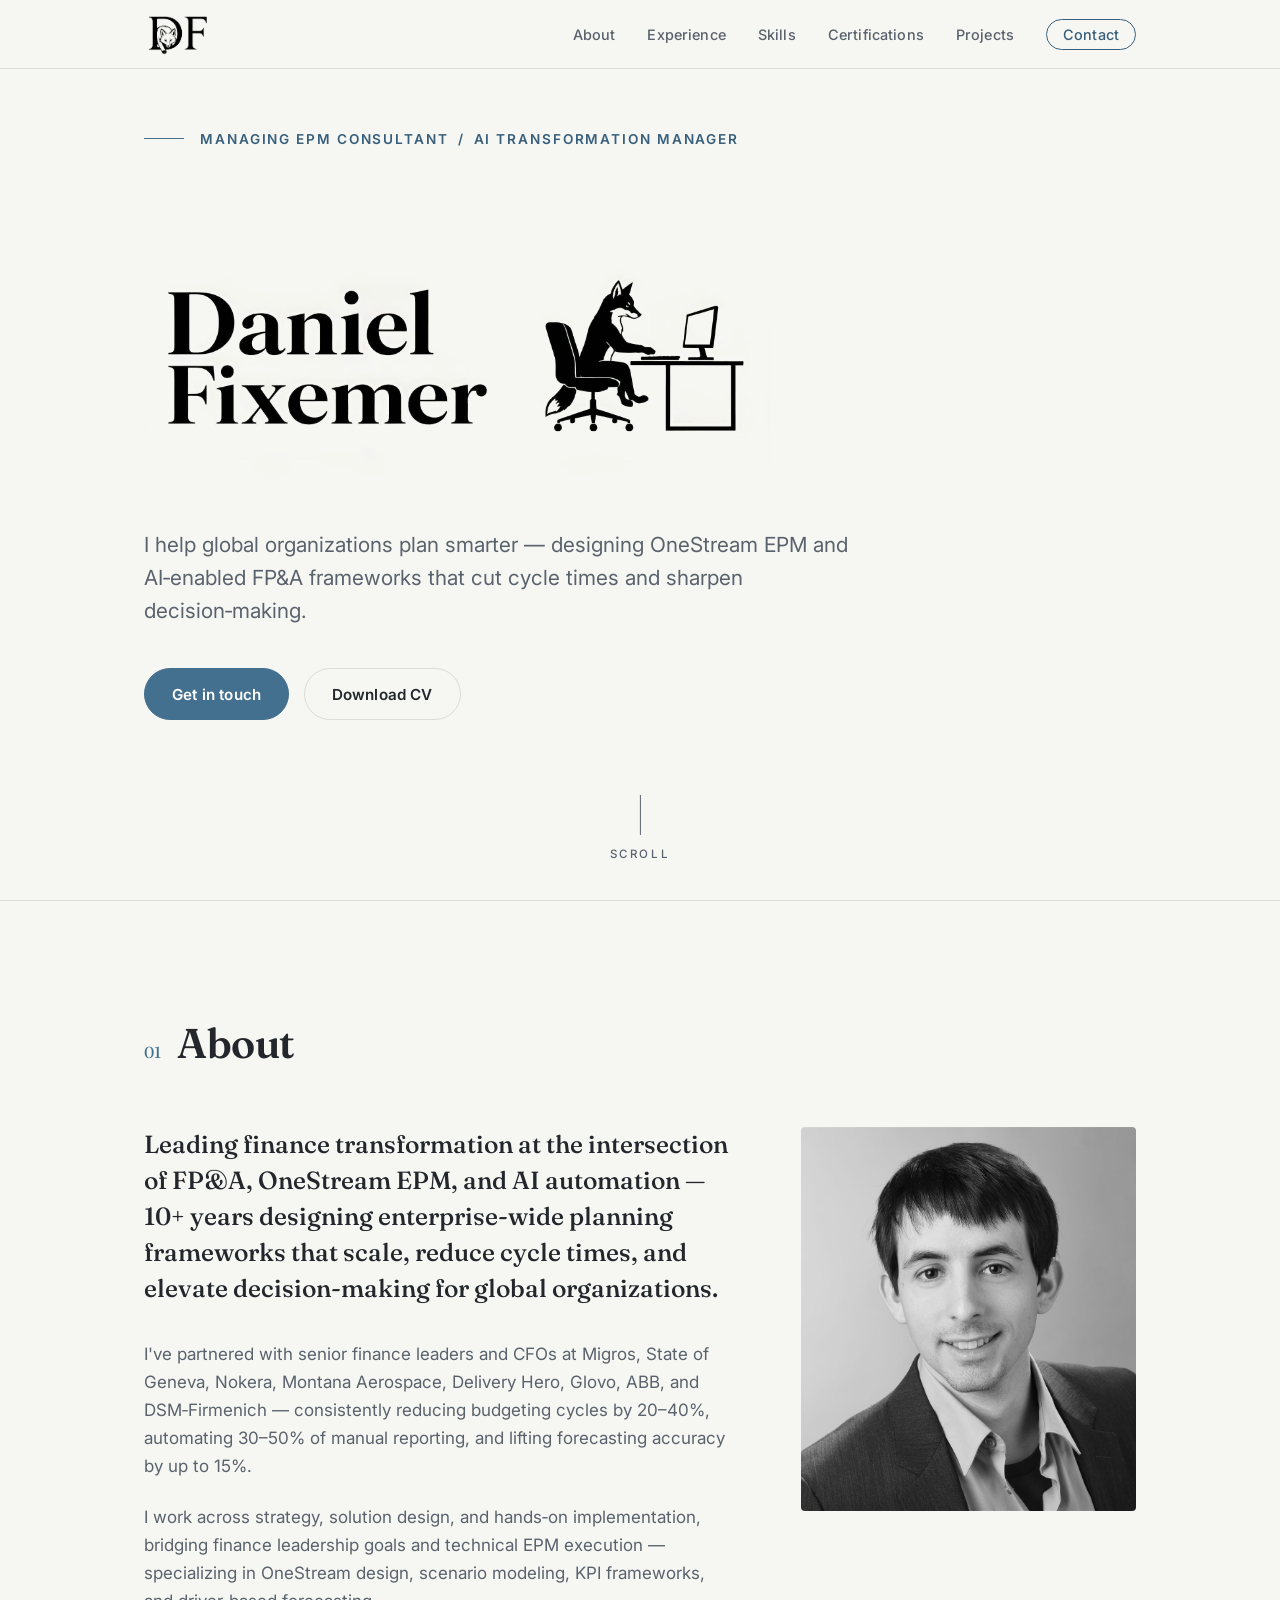
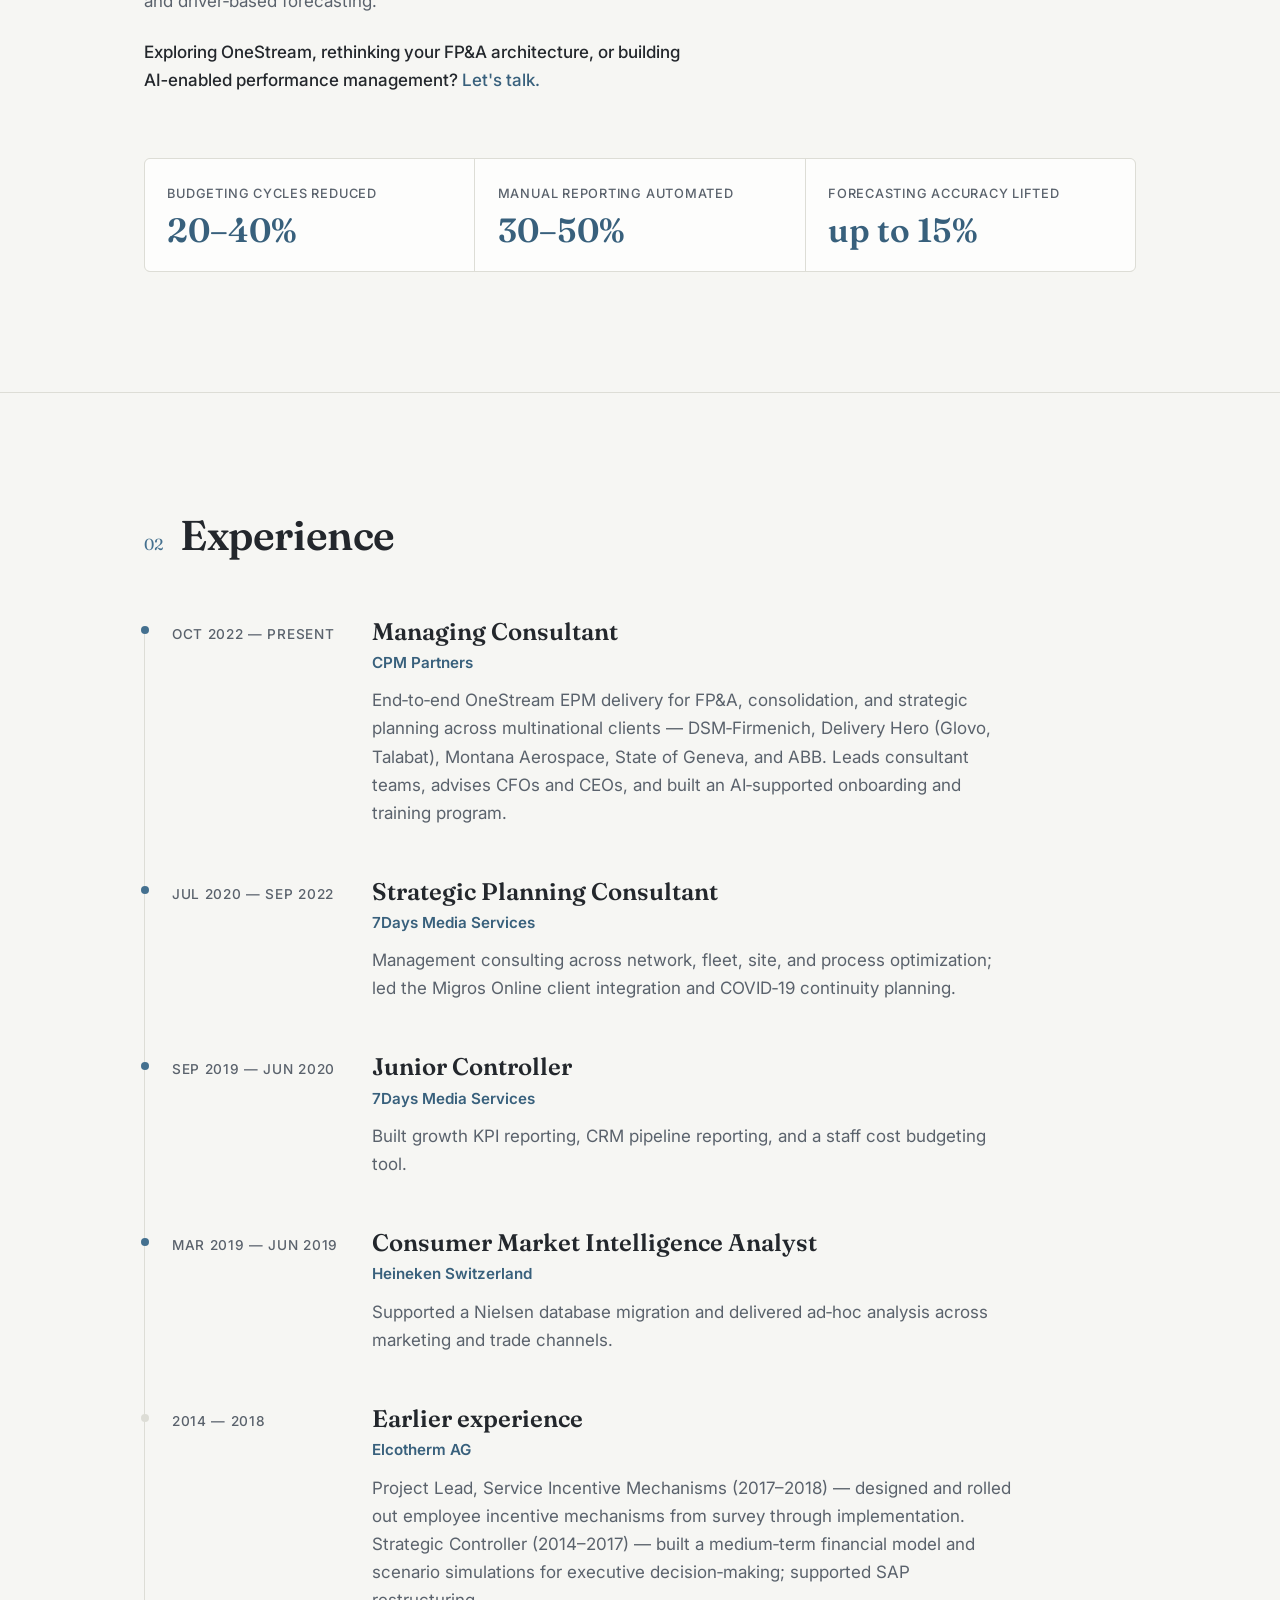
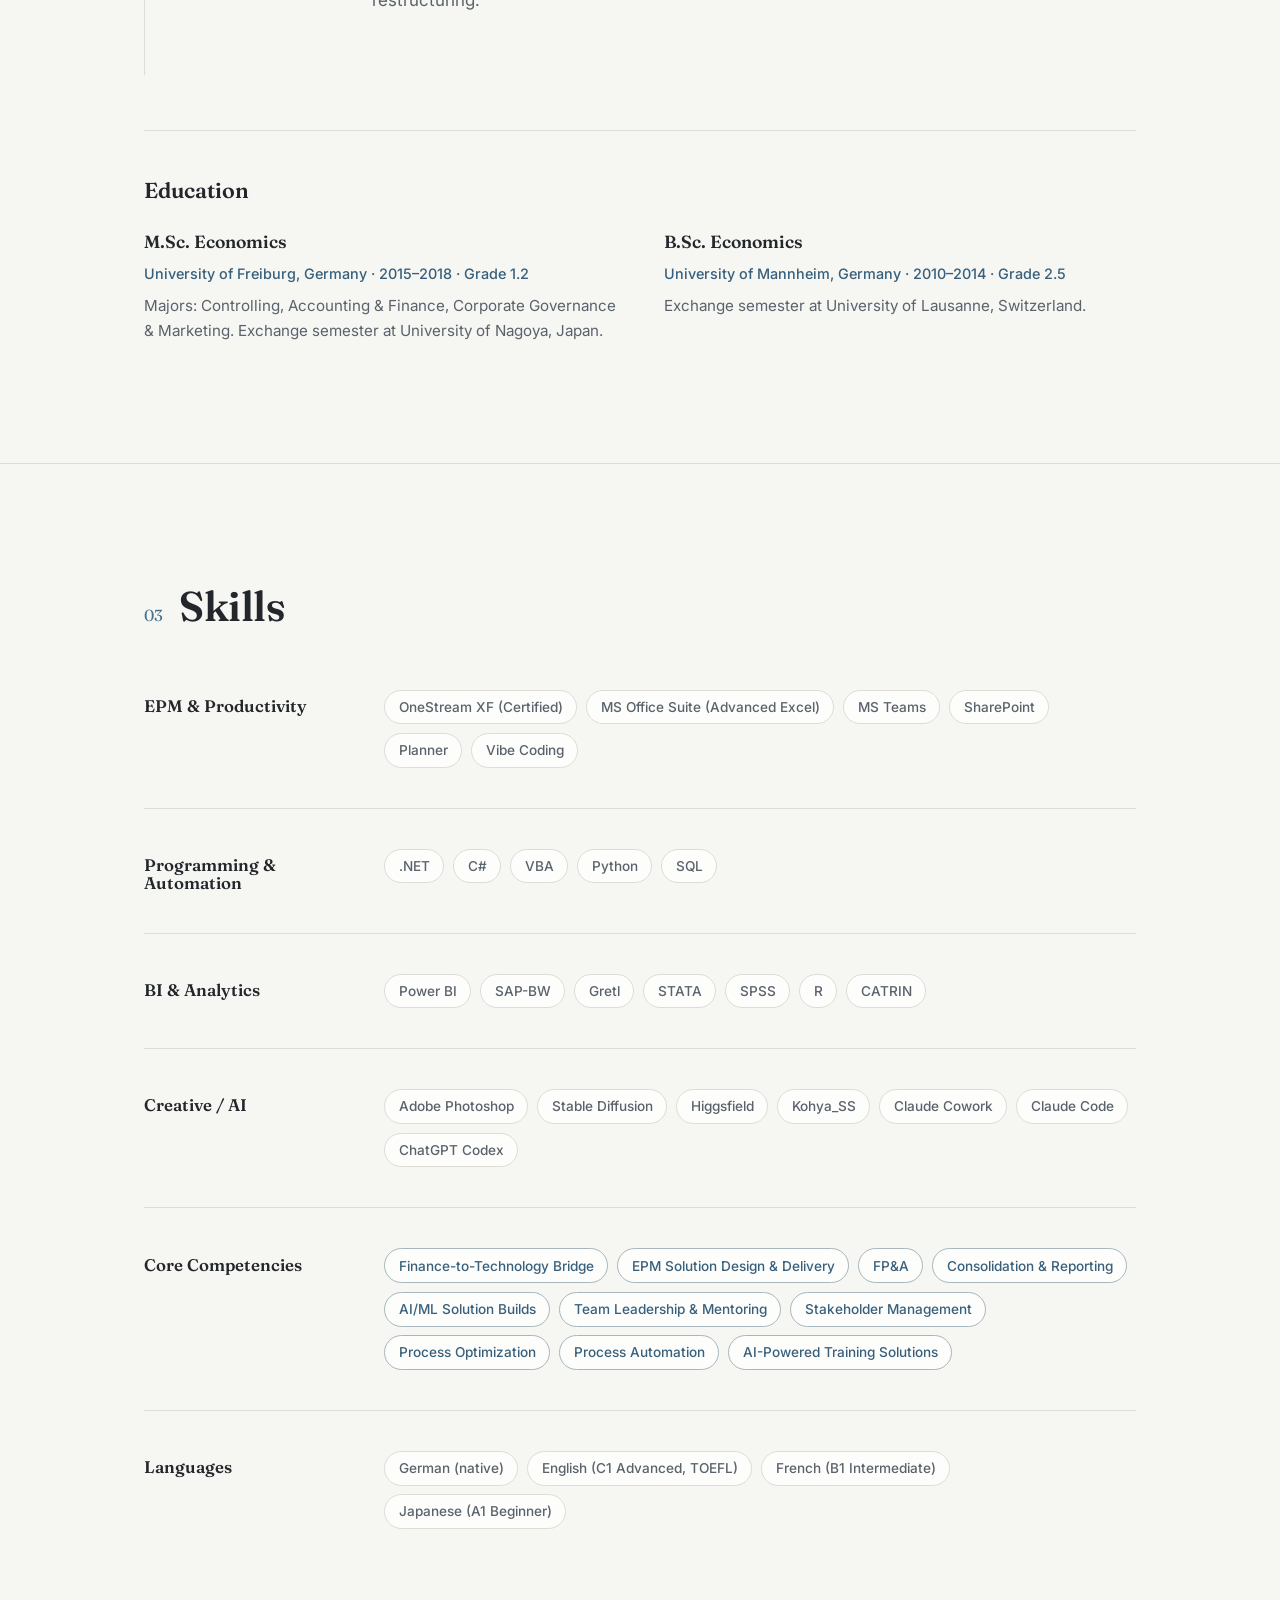
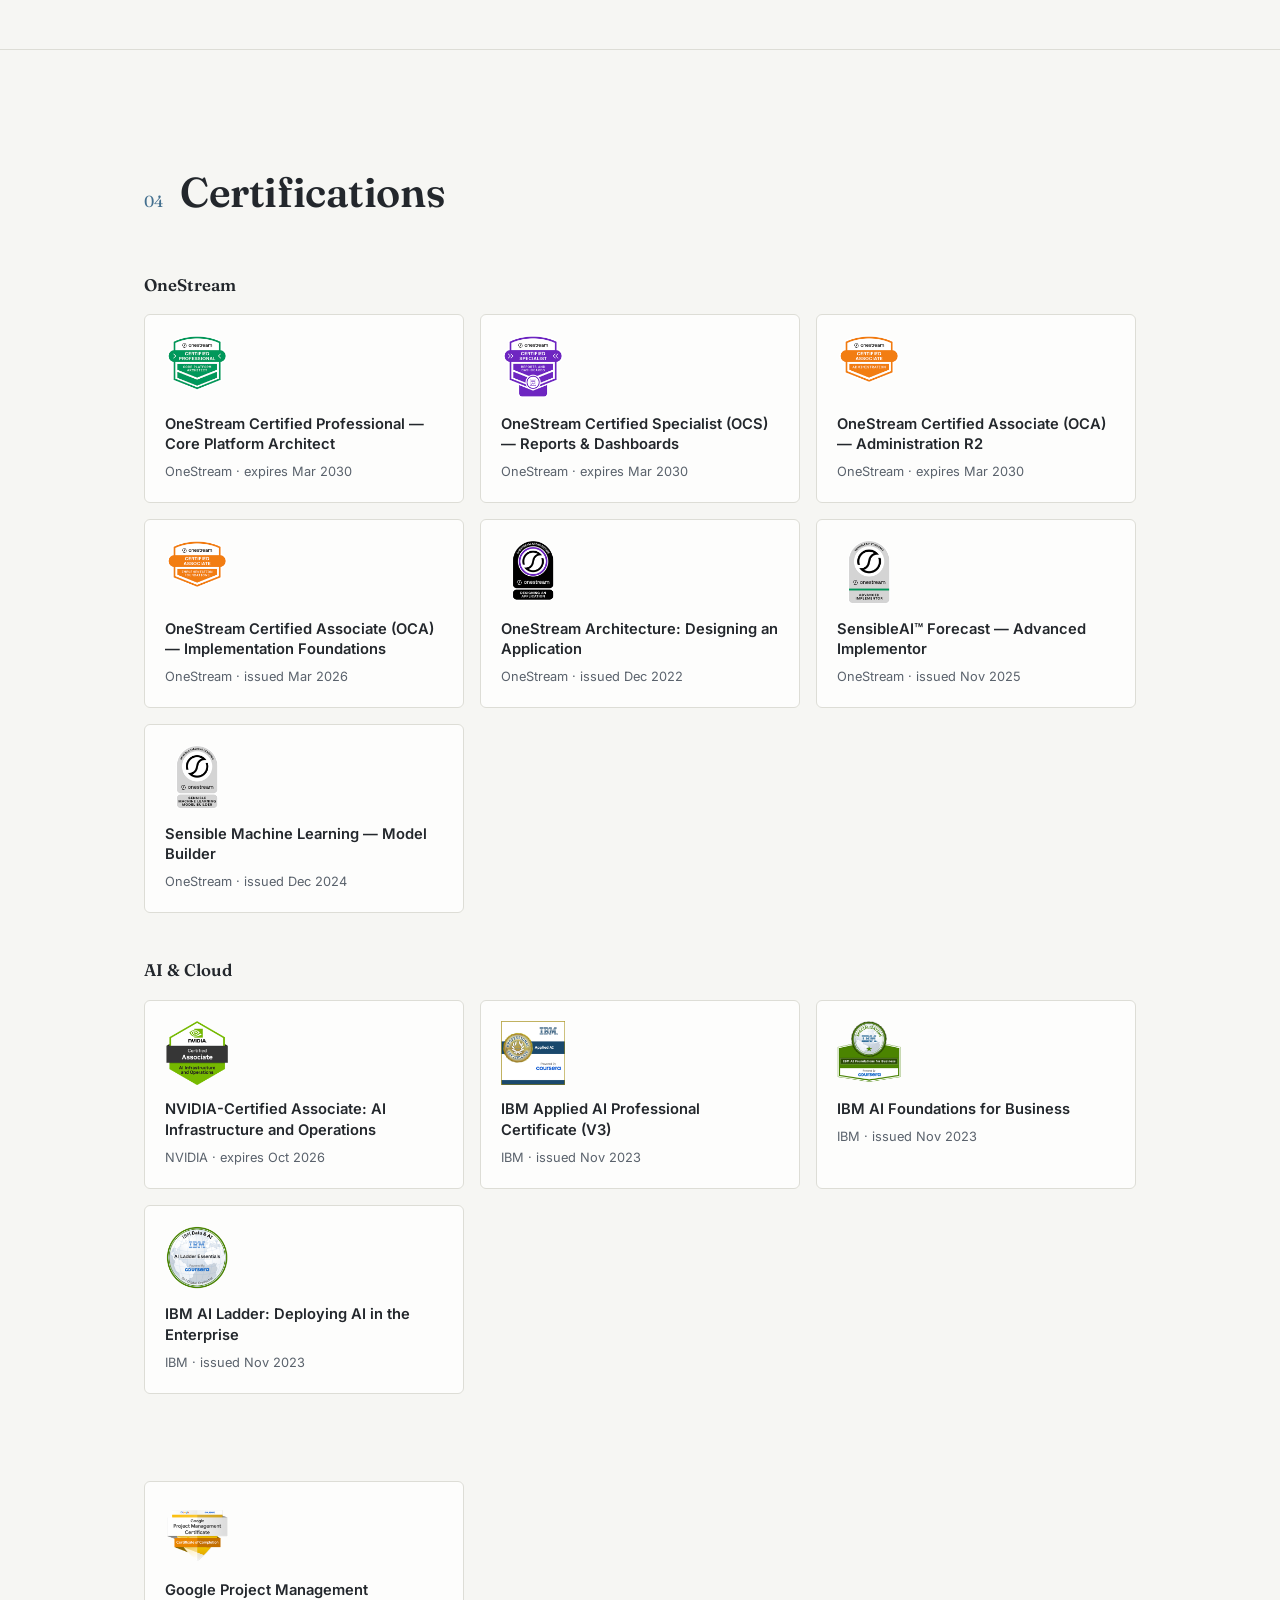
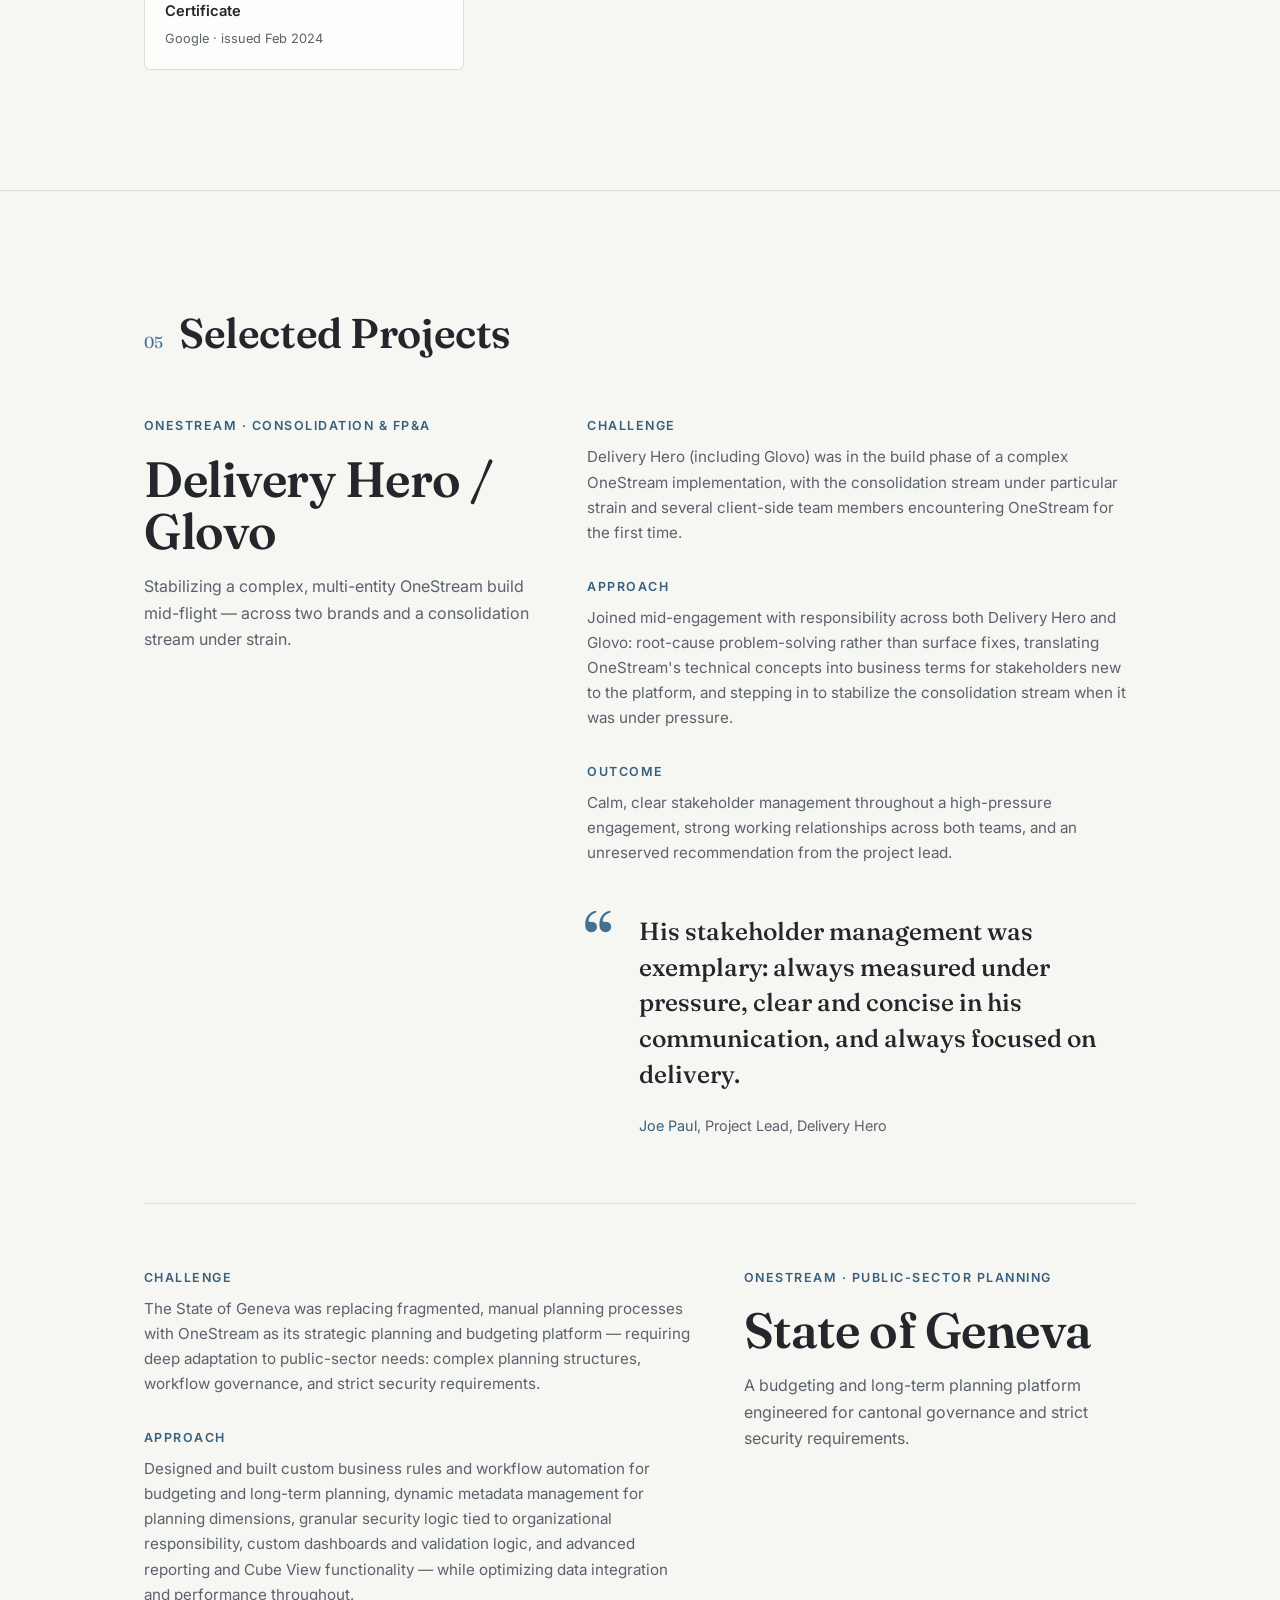
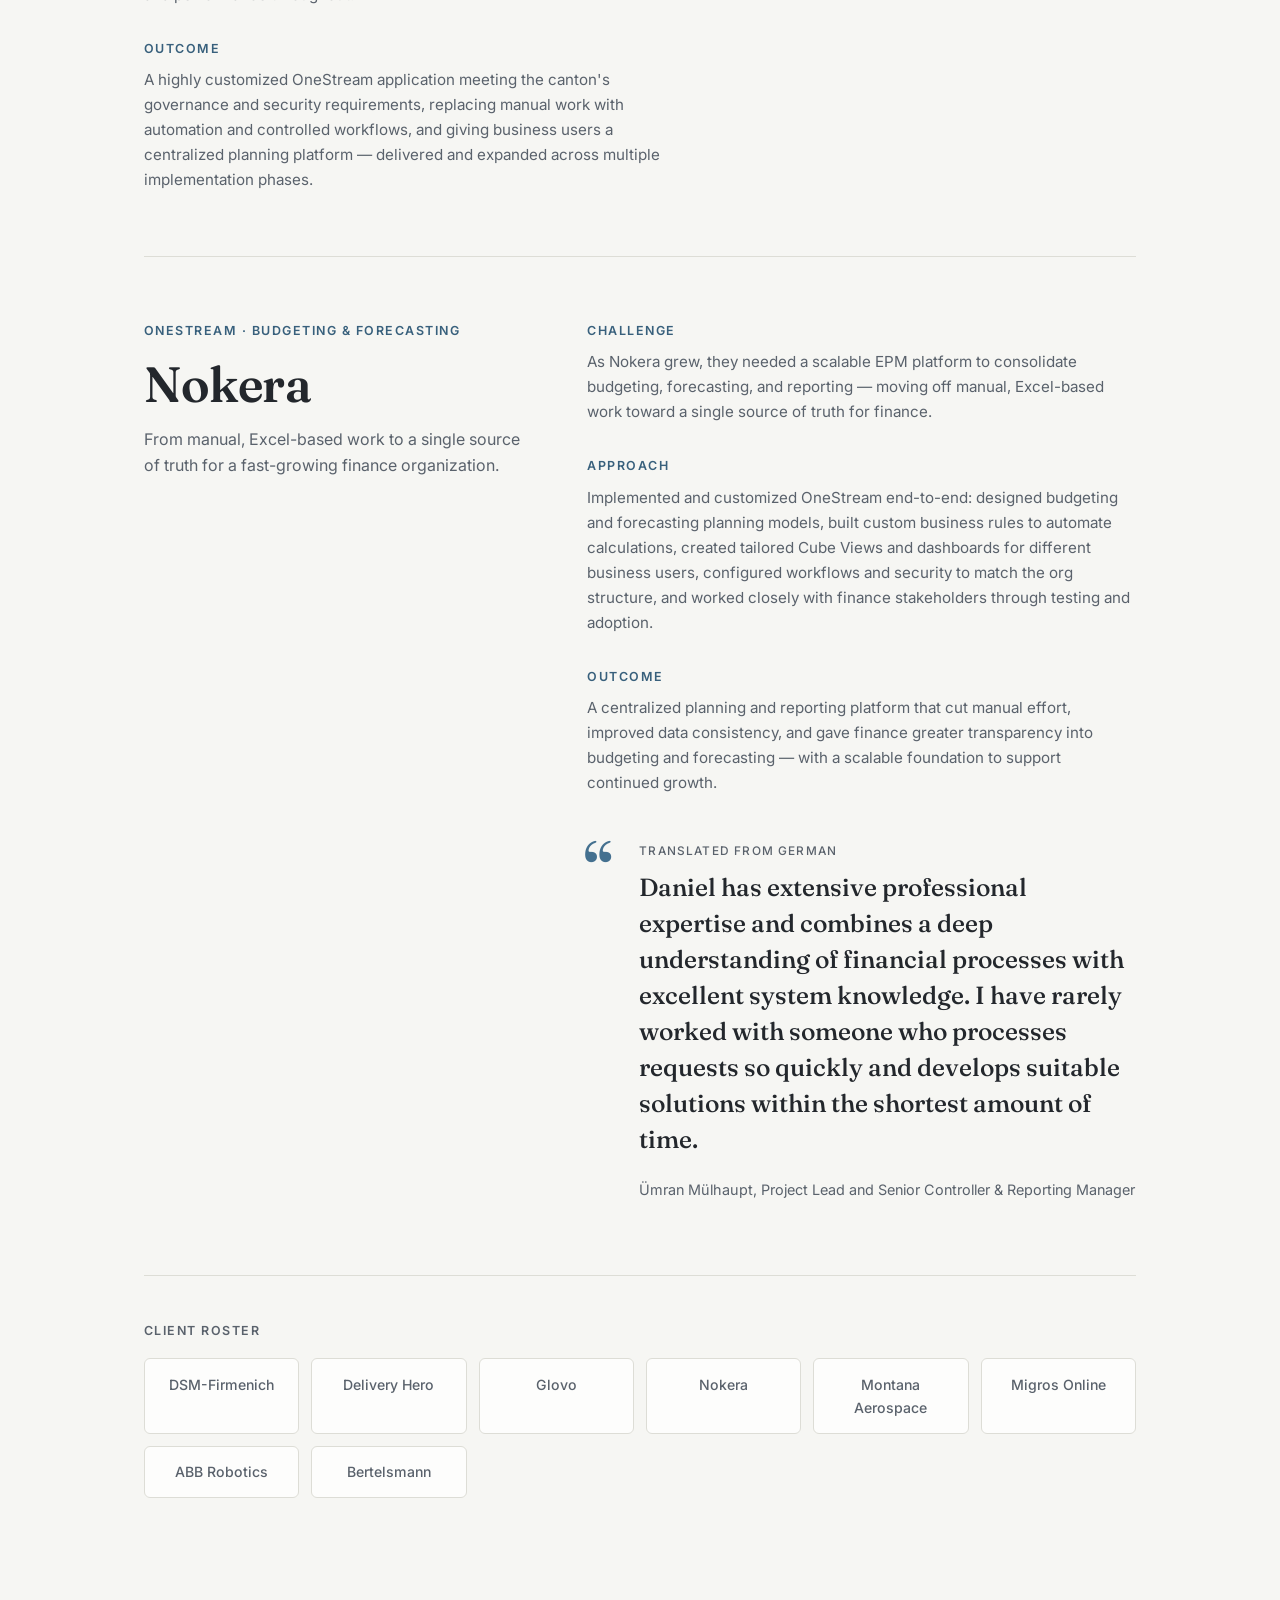
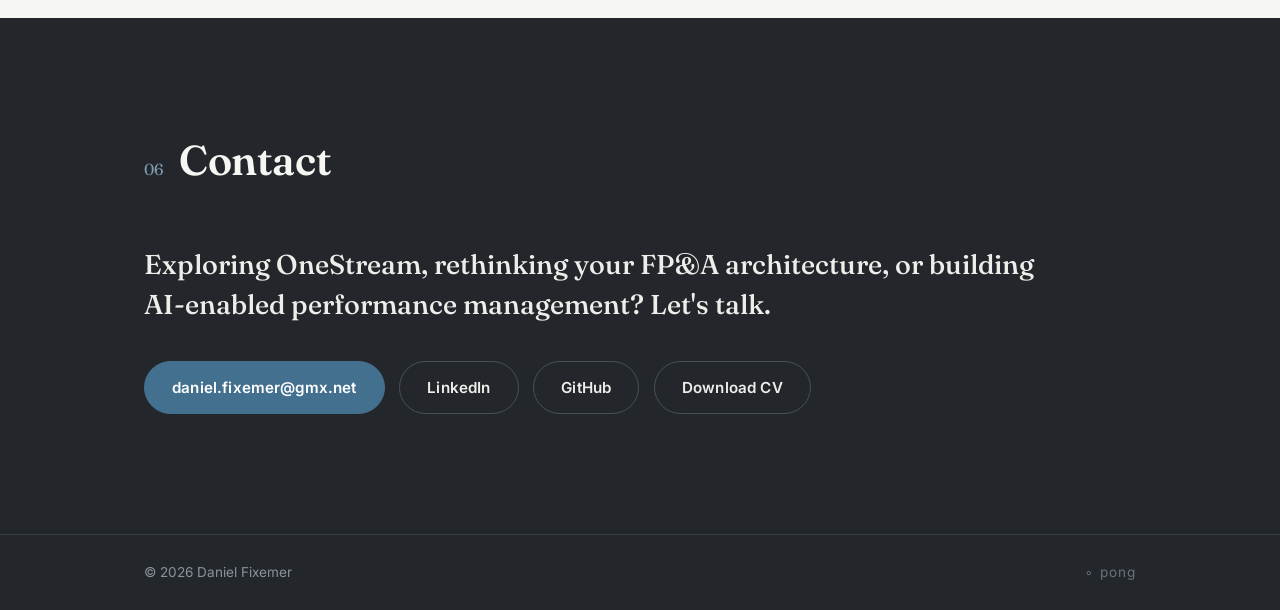
==== commit 4fc4f888: "Add Update Projects" ====
--- a/index.html
+++ b/index.html
@@ -416,9 +416,16 @@
         </header>
 
         <article class="project reveal">
-          <h3 class="project__client">Delivery Hero / Glovo</h3>
-          <div class="project__cols">
-            <div class="project__col">
+          <div class="project__intro">
+            <p class="project__kicker">OneStream · Consolidation &amp; FP&amp;A</p>
+            <h3 class="project__client">Delivery Hero / Glovo</h3>
+            <p class="project__tagline">
+              Stabilizing a complex, multi-entity OneStream build mid-flight —
+              across two brands and a consolidation stream under strain.
+            </p>
+          </div>
+          <div class="project__body">
+            <div class="project__block">
               <h4 class="project__label">Challenge</h4>
               <p>
                 Delivery Hero (including Glovo) was in the build phase of a complex
@@ -427,7 +434,7 @@
                 OneStream for the first time.
               </p>
             </div>
-            <div class="project__col">
+            <div class="project__block">
               <h4 class="project__label">Approach</h4>
               <p>
                 Joined mid-engagement with responsibility across both Delivery Hero
@@ -437,7 +444,7 @@
                 consolidation stream when it was under pressure.
               </p>
             </div>
-            <div class="project__col">
+            <div class="project__block">
               <h4 class="project__label">Outcome</h4>
               <p>
                 Calm, clear stakeholder management throughout a high-pressure
@@ -445,24 +452,31 @@
                 unreserved recommendation from the project lead.
               </p>
             </div>
-          </div>
-          <blockquote class="project__quote">
-            <p>
-              "His stakeholder management was exemplary: always measured under
-              pressure, clear and concise in his communication, and always focused
-              on delivery."
+            <blockquote class="project__quote">
+              <p>
+                His stakeholder management was exemplary: always measured under
+                pressure, clear and concise in his communication, and always focused
+                on delivery.
+              </p>
+              <cite>
+                <a href="https://www.linkedin.com/in/joe-paul-aca-asa-mba/" target="_blank" rel="noopener">Joe Paul</a>,
+                Project Lead, Delivery Hero
+              </cite>
+            </blockquote>
+          </div>
+        </article>
+
+        <article class="project reveal">
+          <div class="project__intro">
+            <p class="project__kicker">OneStream · Public-Sector Planning</p>
+            <h3 class="project__client">State of Geneva</h3>
+            <p class="project__tagline">
+              A budgeting and long-term planning platform engineered for cantonal
+              governance and strict security requirements.
             </p>
-            <cite>
-              <a href="https://www.linkedin.com/in/joe-paul-aca-asa-mba/" target="_blank" rel="noopener">Joe Paul</a>,
-              Project Lead, Delivery Hero
-            </cite>
-          </blockquote>
-        </article>
-
-        <article class="project reveal">
-          <h3 class="project__client">State of Geneva</h3>
-          <div class="project__cols">
-            <div class="project__col">
+          </div>
+          <div class="project__body">
+            <div class="project__block">
               <h4 class="project__label">Challenge</h4>
               <p>
                 The State of Geneva was replacing fragmented, manual planning
@@ -472,7 +486,7 @@
                 requirements.
               </p>
             </div>
-            <div class="project__col">
+            <div class="project__block">
               <h4 class="project__label">Approach</h4>
               <p>
                 Designed and built custom business rules and workflow automation for
@@ -483,7 +497,7 @@
                 integration and performance throughout.
               </p>
             </div>
-            <div class="project__col">
+            <div class="project__block">
               <h4 class="project__label">Outcome</h4>
               <p>
                 A highly customized OneStream application meeting the canton's
@@ -497,9 +511,16 @@
         </article>
 
         <article class="project reveal">
-          <h3 class="project__client">Nokera</h3>
-          <div class="project__cols">
-            <div class="project__col">
+          <div class="project__intro">
+            <p class="project__kicker">OneStream · Budgeting &amp; Forecasting</p>
+            <h3 class="project__client">Nokera</h3>
+            <p class="project__tagline">
+              From manual, Excel-based work to a single source of truth for a
+              fast-growing finance organization.
+            </p>
+          </div>
+          <div class="project__body">
+            <div class="project__block">
               <h4 class="project__label">Challenge</h4>
               <p>
                 As Nokera grew, they needed a scalable EPM platform to consolidate
@@ -507,7 +528,7 @@
                 Excel-based work toward a single source of truth for finance.
               </p>
             </div>
-            <div class="project__col">
+            <div class="project__block">
               <h4 class="project__label">Approach</h4>
               <p>
                 Implemented and customized OneStream end-to-end: designed budgeting
@@ -518,7 +539,7 @@
                 stakeholders through testing and adoption.
               </p>
             </div>
-            <div class="project__col">
+            <div class="project__block">
               <h4 class="project__label">Outcome</h4>
               <p>
                 A centralized planning and reporting platform that cut manual
@@ -527,8 +548,36 @@
                 foundation to support continued growth.
               </p>
             </div>
+            <blockquote class="project__quote">
+              <p class="project__quote-note">Translated from German</p>
+              <p>
+                Daniel has extensive professional expertise and combines a deep
+                understanding of financial processes with excellent system
+                knowledge. I have rarely worked with someone who processes requests
+                so quickly and develops suitable solutions within the shortest
+                amount of time.
+              </p>
+              <cite>
+                Ümran Mülhaupt,
+                Project Lead and Senior Controller &amp; Reporting Manager
+              </cite>
+            </blockquote>
           </div>
         </article>
+
+        <div class="roster reveal">
+          <h3 class="roster__title">Client roster</h3>
+          <ul class="roster__grid">
+            <li class="roster__card">DSM-Firmenich</li>
+            <li class="roster__card">Delivery Hero</li>
+            <li class="roster__card">Glovo</li>
+            <li class="roster__card">Nokera</li>
+            <li class="roster__card">Montana Aerospace</li>
+            <li class="roster__card">Migros Online</li>
+            <li class="roster__card">ABB Robotics</li>
+            <li class="roster__card">Bertelsmann</li>
+          </ul>
+        </div>
       </div>
     </section>
 
--- a/css/styles.css
+++ b/css/styles.css
@@ -653,22 +653,51 @@
 .projects { border-top: 1px solid var(--line); }
 
 .project {
-  padding-top: clamp(2rem, 5vw, 3rem);
+  display: grid;
+  grid-template-columns: minmax(0, 5fr) minmax(0, 7fr);
+  gap: clamp(1.5rem, 4vw, 4rem);
+  padding-top: clamp(2.5rem, 6vw, 4rem);
   border-top: 1px solid var(--line);
-  margin-top: clamp(2rem, 5vw, 3rem);
+  margin-top: clamp(2.5rem, 6vw, 4rem);
 }
 .project:first-of-type { border-top: 0; margin-top: 0; padding-top: 0; }
 
+/* Alternate direction: even case studies put the client name on the right */
+.project:nth-of-type(even) {
+  grid-template-columns: minmax(0, 7fr) minmax(0, 5fr);
+}
+.project:nth-of-type(even) .project__intro { order: 2; }
+
+.project__intro {
+  align-self: start;
+  position: sticky;
+  top: calc(var(--nav-height) + 2rem);
+}
+
+.project__kicker {
+  margin: 0 0 1rem;
+  font-size: 0.78rem;
+  font-weight: 600;
+  letter-spacing: 0.12em;
+  text-transform: uppercase;
+  color: var(--accent-ink);
+}
+
 .project__client {
-  font-size: clamp(1.4rem, 3vw, 1.8rem);
-  margin-bottom: 1.5rem;
-}
-
-.project__cols {
-  display: grid;
-  grid-template-columns: repeat(3, 1fr);
-  gap: clamp(1.5rem, 4vw, 2.5rem);
-}
+  font-size: clamp(2.1rem, 4.5vw, 3.1rem);
+  line-height: 1.05;
+  letter-spacing: -0.01em;
+  margin-bottom: 1rem;
+}
+
+.project__tagline {
+  margin: 0;
+  font-size: 1rem;
+  color: var(--ink-soft);
+  max-width: 26em;
+}
+
+.project__block + .project__block { margin-top: clamp(1.4rem, 3vw, 2rem); }
 
 .project__label {
   font-family: var(--font-body);
@@ -680,26 +709,48 @@
   margin: 0 0 0.6em;
 }
 
-.project__col p {
+.project__block p {
   margin: 0;
   font-size: 0.95rem;
   color: var(--ink-soft);
 }
 
 .project__quote {
-  margin: clamp(1.75rem, 4vw, 2.5rem) 0 0;
-  border-left: 2px solid var(--accent);
-  padding-left: clamp(1.25rem, 3vw, 2rem);
-  max-width: 44em;
+  position: relative;
+  margin: clamp(2rem, 4.5vw, 3rem) 0 0;
+  padding-left: clamp(2.5rem, 5vw, 3.25rem);
+}
+
+/* Oversized accent quotation mark */
+.project__quote::before {
+  content: "\201C";
+  position: absolute;
+  left: -0.04em;
+  top: -0.12em;
+  font-family: var(--font-display);
+  font-size: clamp(3.25rem, 7vw, 4.5rem);
+  font-weight: 600;
+  line-height: 1;
+  color: var(--accent);
 }
 
 .project__quote p {
-  margin: 0 0 0.6em;
+  margin: 0 0 0.7em;
   font-family: var(--font-display);
-  font-size: clamp(1.15rem, 2.4vw, 1.4rem);
-  font-weight: 500;
-  line-height: 1.5;
+  font-size: clamp(1.25rem, 2.6vw, 1.55rem);
+  font-weight: 500;
+  line-height: 1.45;
   color: var(--ink);
+}
+
+.project__quote .project__quote-note {
+  margin: 0 0 0.6rem;
+  font-family: var(--font-body);
+  font-size: 0.74rem;
+  font-weight: 500;
+  letter-spacing: 0.1em;
+  text-transform: uppercase;
+  color: var(--ink-soft);
 }
 
 .project__quote cite {
@@ -708,8 +759,56 @@
   color: var(--ink-soft);
 }
 
+/* Client roster — deliberately quieter than the case studies above */
+.roster {
+  margin-top: clamp(3rem, 7vw, 4.5rem);
+  padding-top: clamp(2rem, 5vw, 3rem);
+  border-top: 1px solid var(--line);
+}
+
+.roster__title {
+  font-family: var(--font-body);
+  font-size: 0.78rem;
+  font-weight: 600;
+  letter-spacing: 0.12em;
+  text-transform: uppercase;
+  color: var(--ink-soft);
+  margin: 0 0 1.25rem;
+}
+
+.roster__grid {
+  list-style: none;
+  margin: 0;
+  padding: 0;
+  display: grid;
+  grid-template-columns: repeat(auto-fill, minmax(9.5rem, 1fr));
+  gap: 0.75rem;
+}
+
+.roster__card {
+  background: var(--bg-raised);
+  border: 1px solid var(--line);
+  border-radius: 6px;
+  padding: 0.85rem 1rem;
+  font-size: 0.88rem;
+  font-weight: 500;
+  color: var(--ink-soft);
+  text-align: center;
+  transition: border-color 0.2s ease, transform 0.2s ease;
+}
+.roster__card:hover {
+  border-color: var(--accent);
+  transform: translateY(-2px);
+}
+
 @media (max-width: 47.99em) {
-  .project__cols { grid-template-columns: 1fr; }
+  .project,
+  .project:nth-of-type(even) {
+    grid-template-columns: 1fr;
+  }
+  .project:nth-of-type(even) .project__intro { order: 0; }
+  .project__intro { position: static; }
+  .project__client { margin-bottom: 0.75rem; }
 }
 
 /* ---------- Contact (dark band) ---------- */
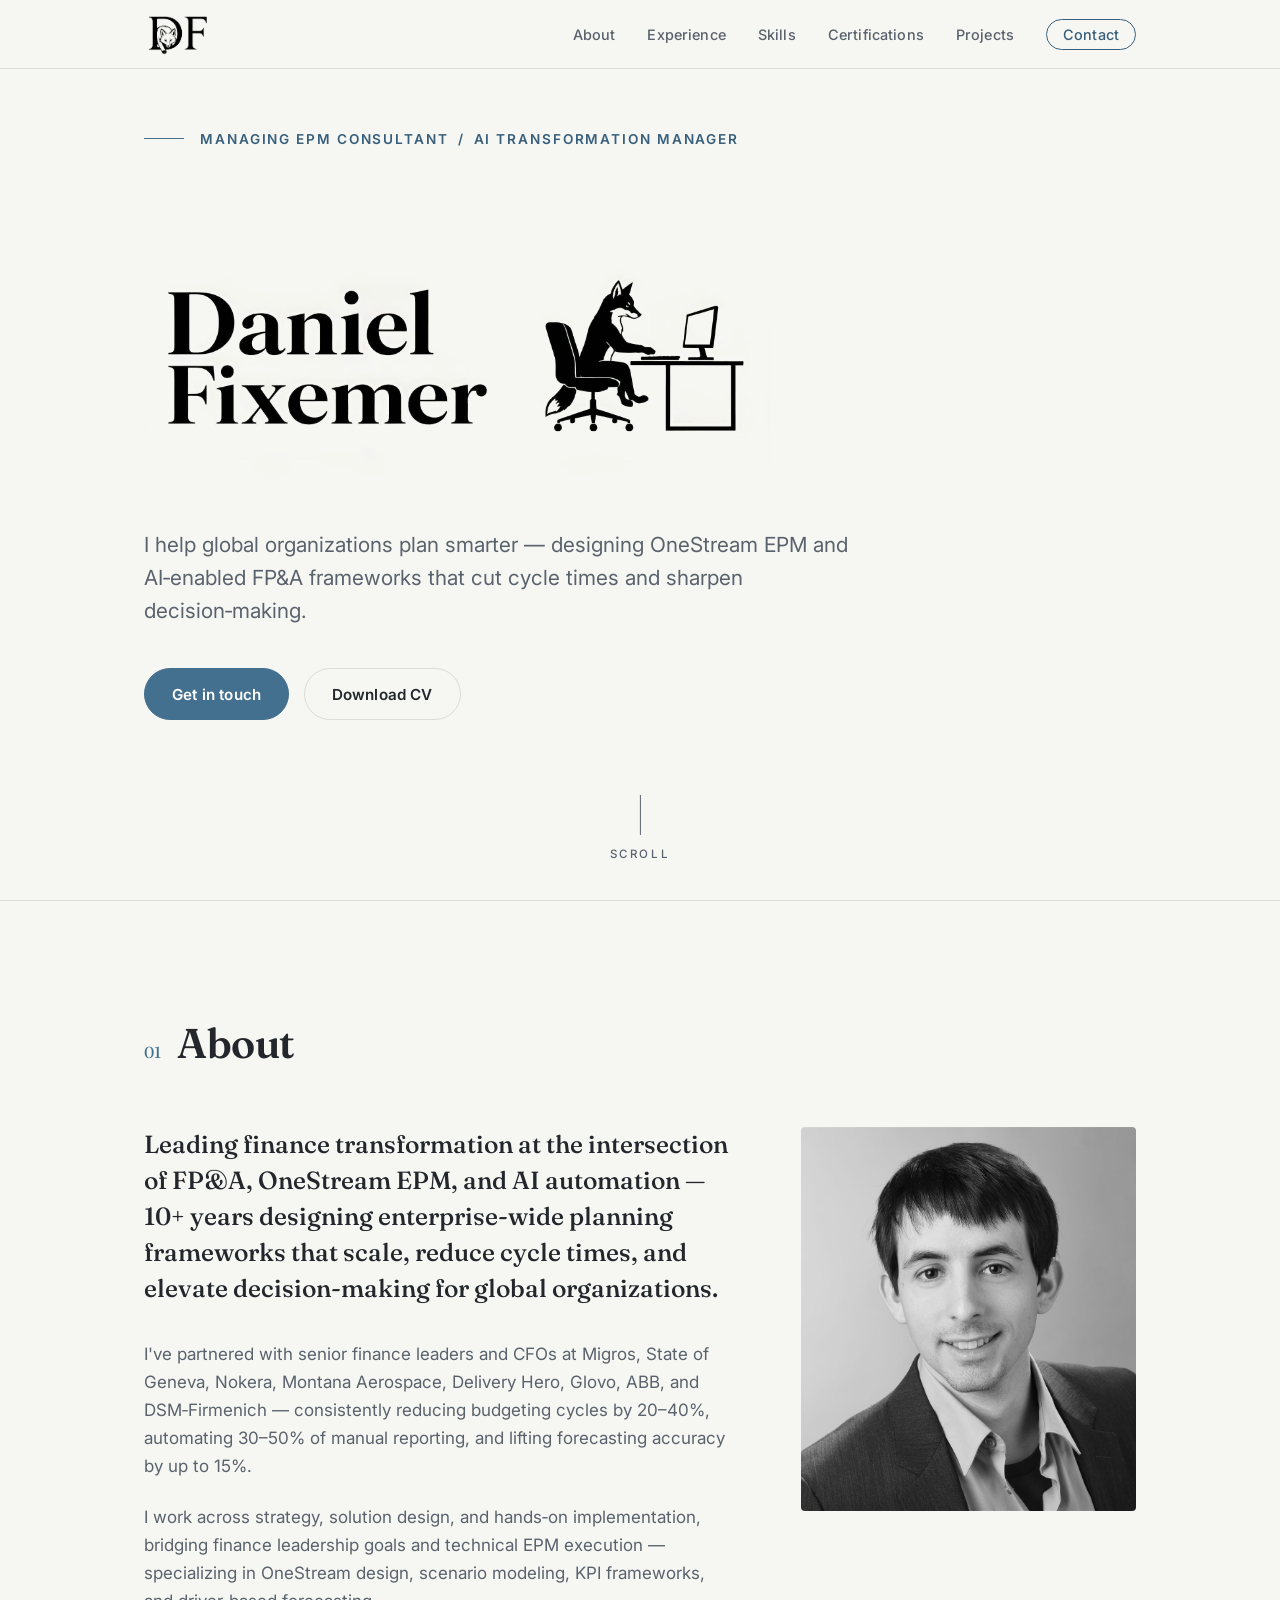
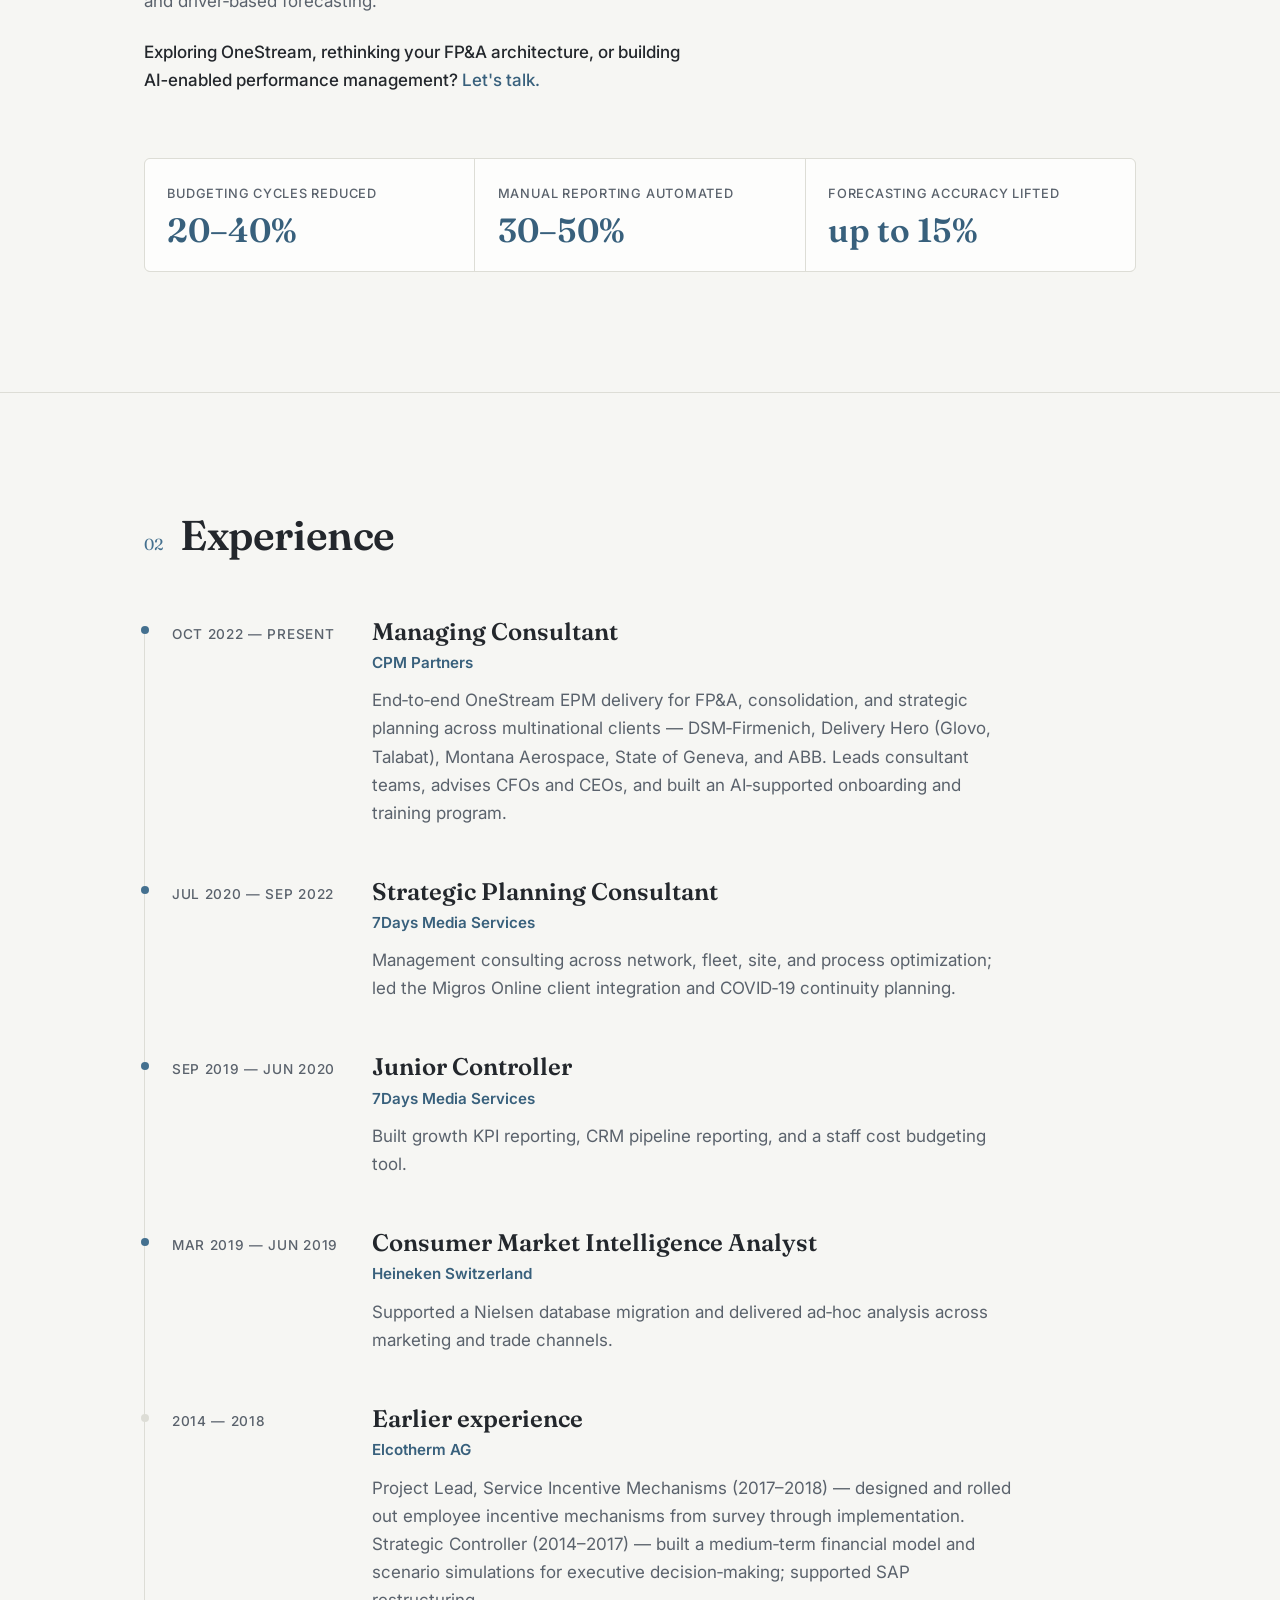
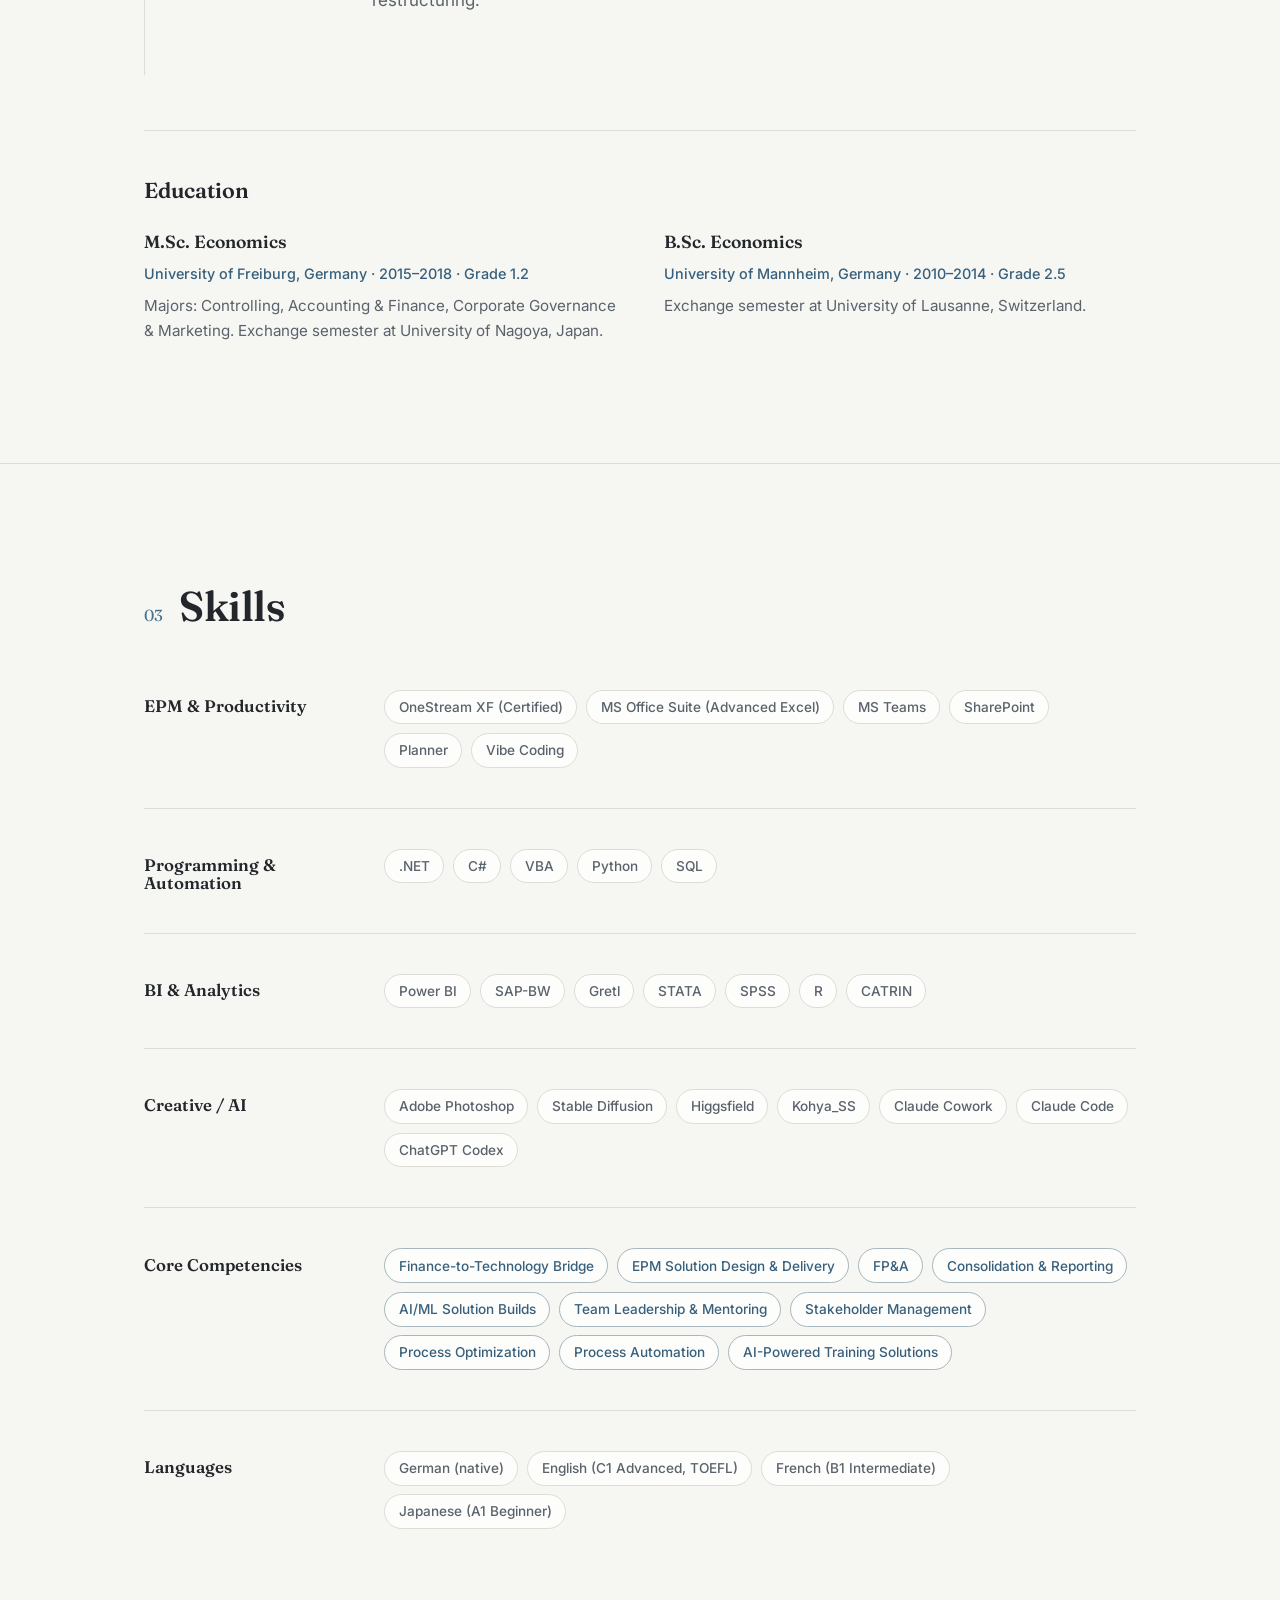
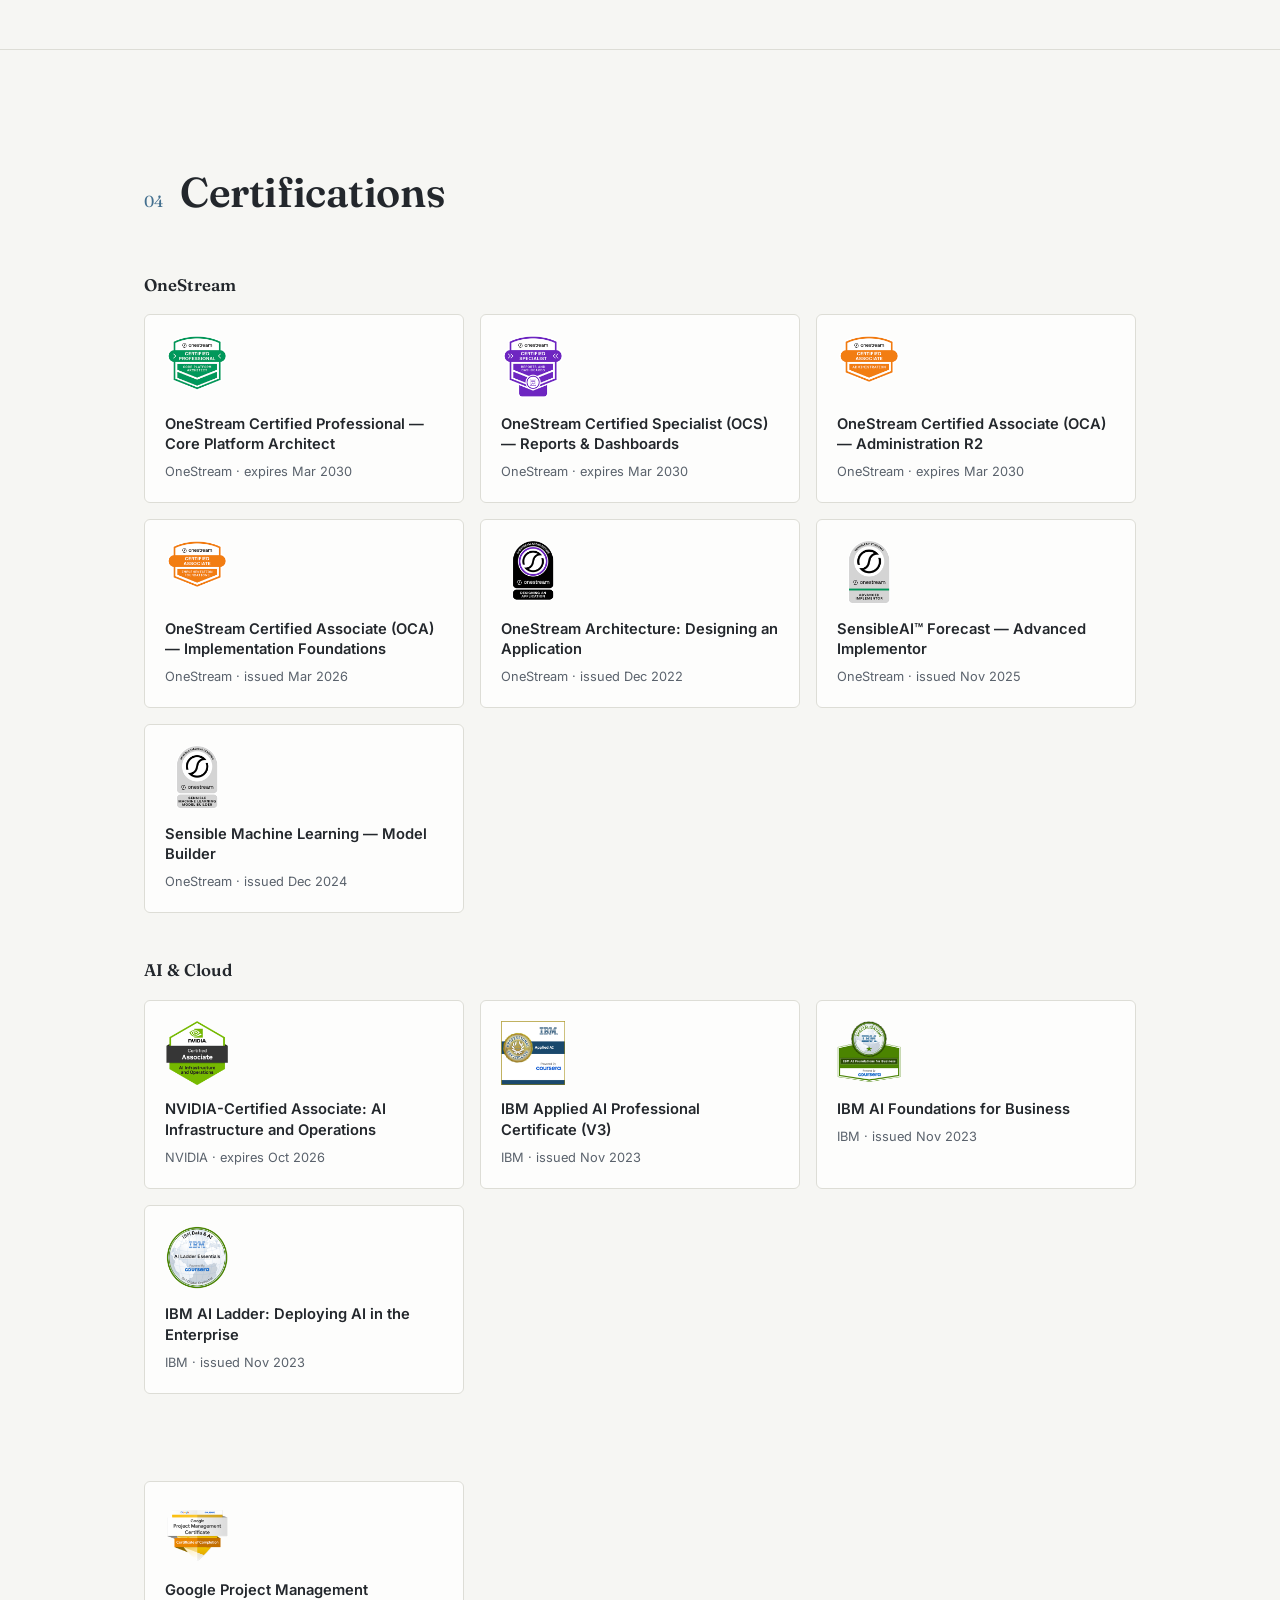
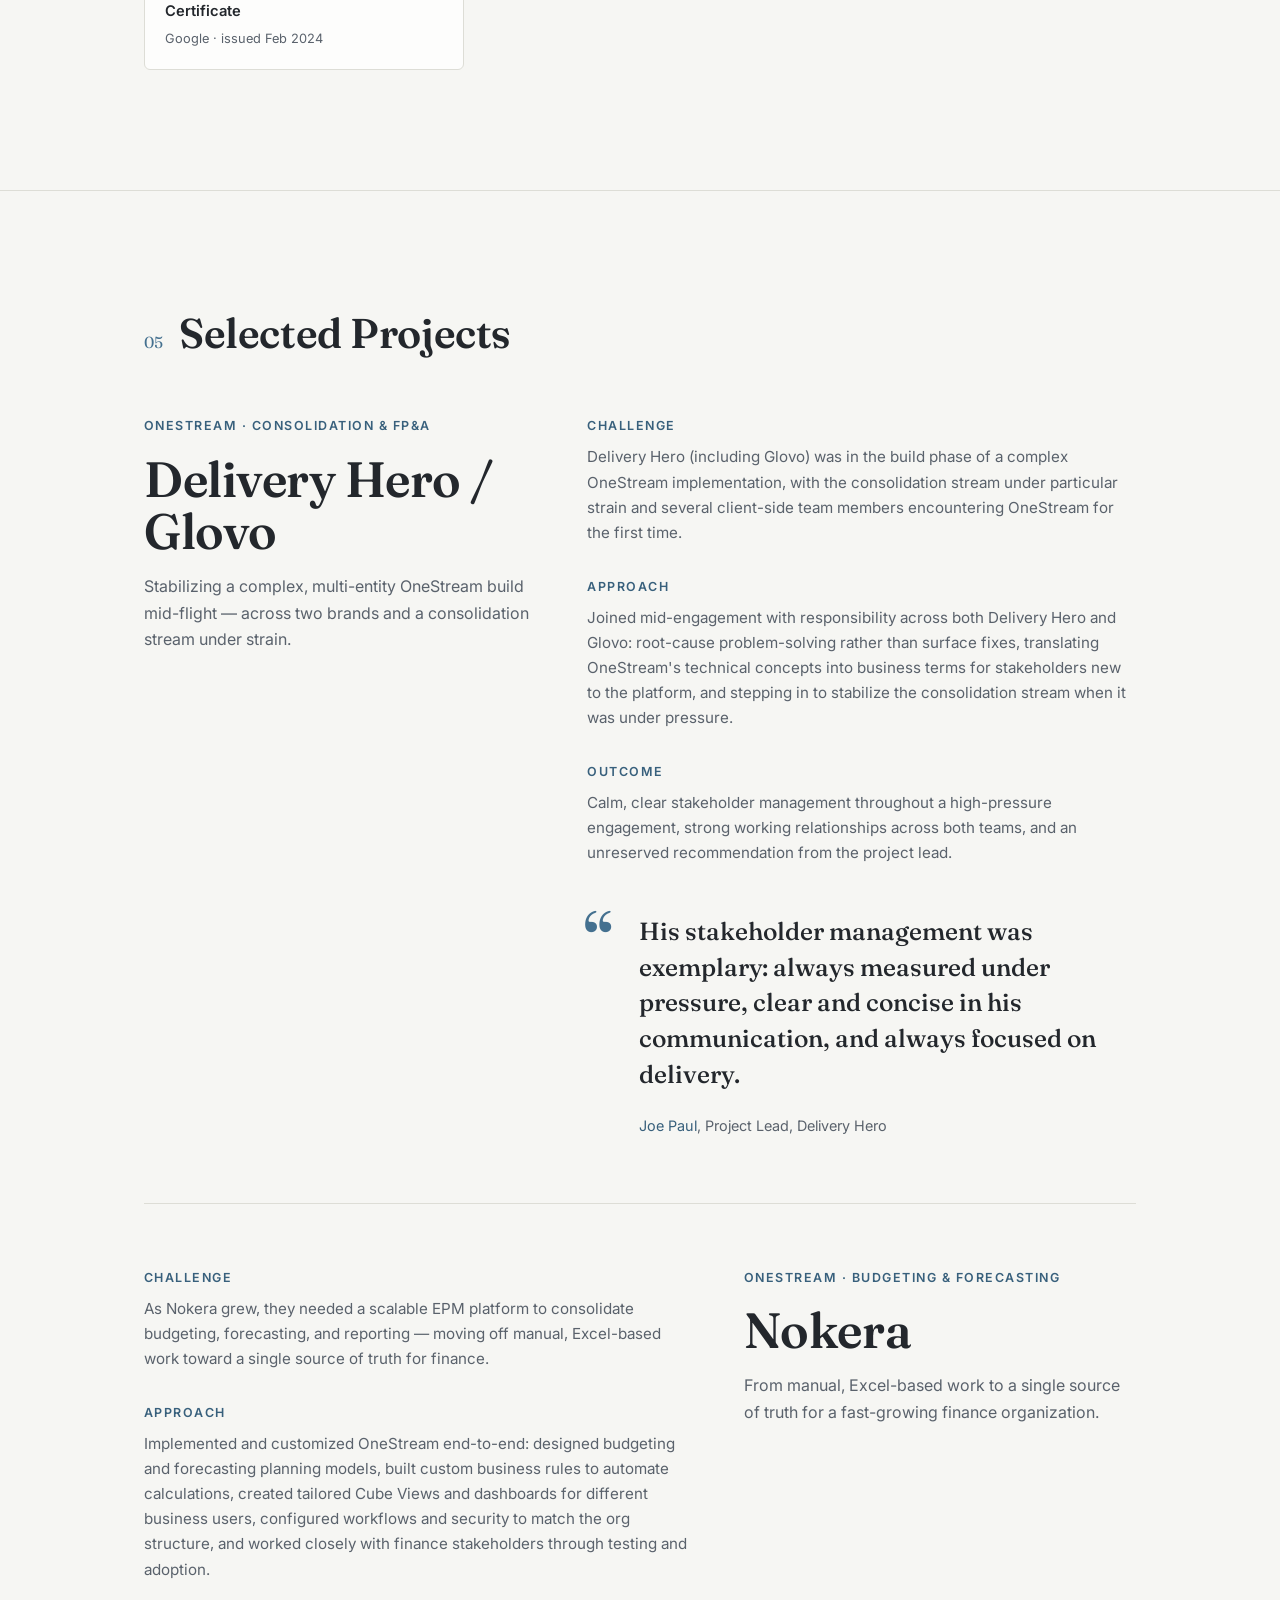
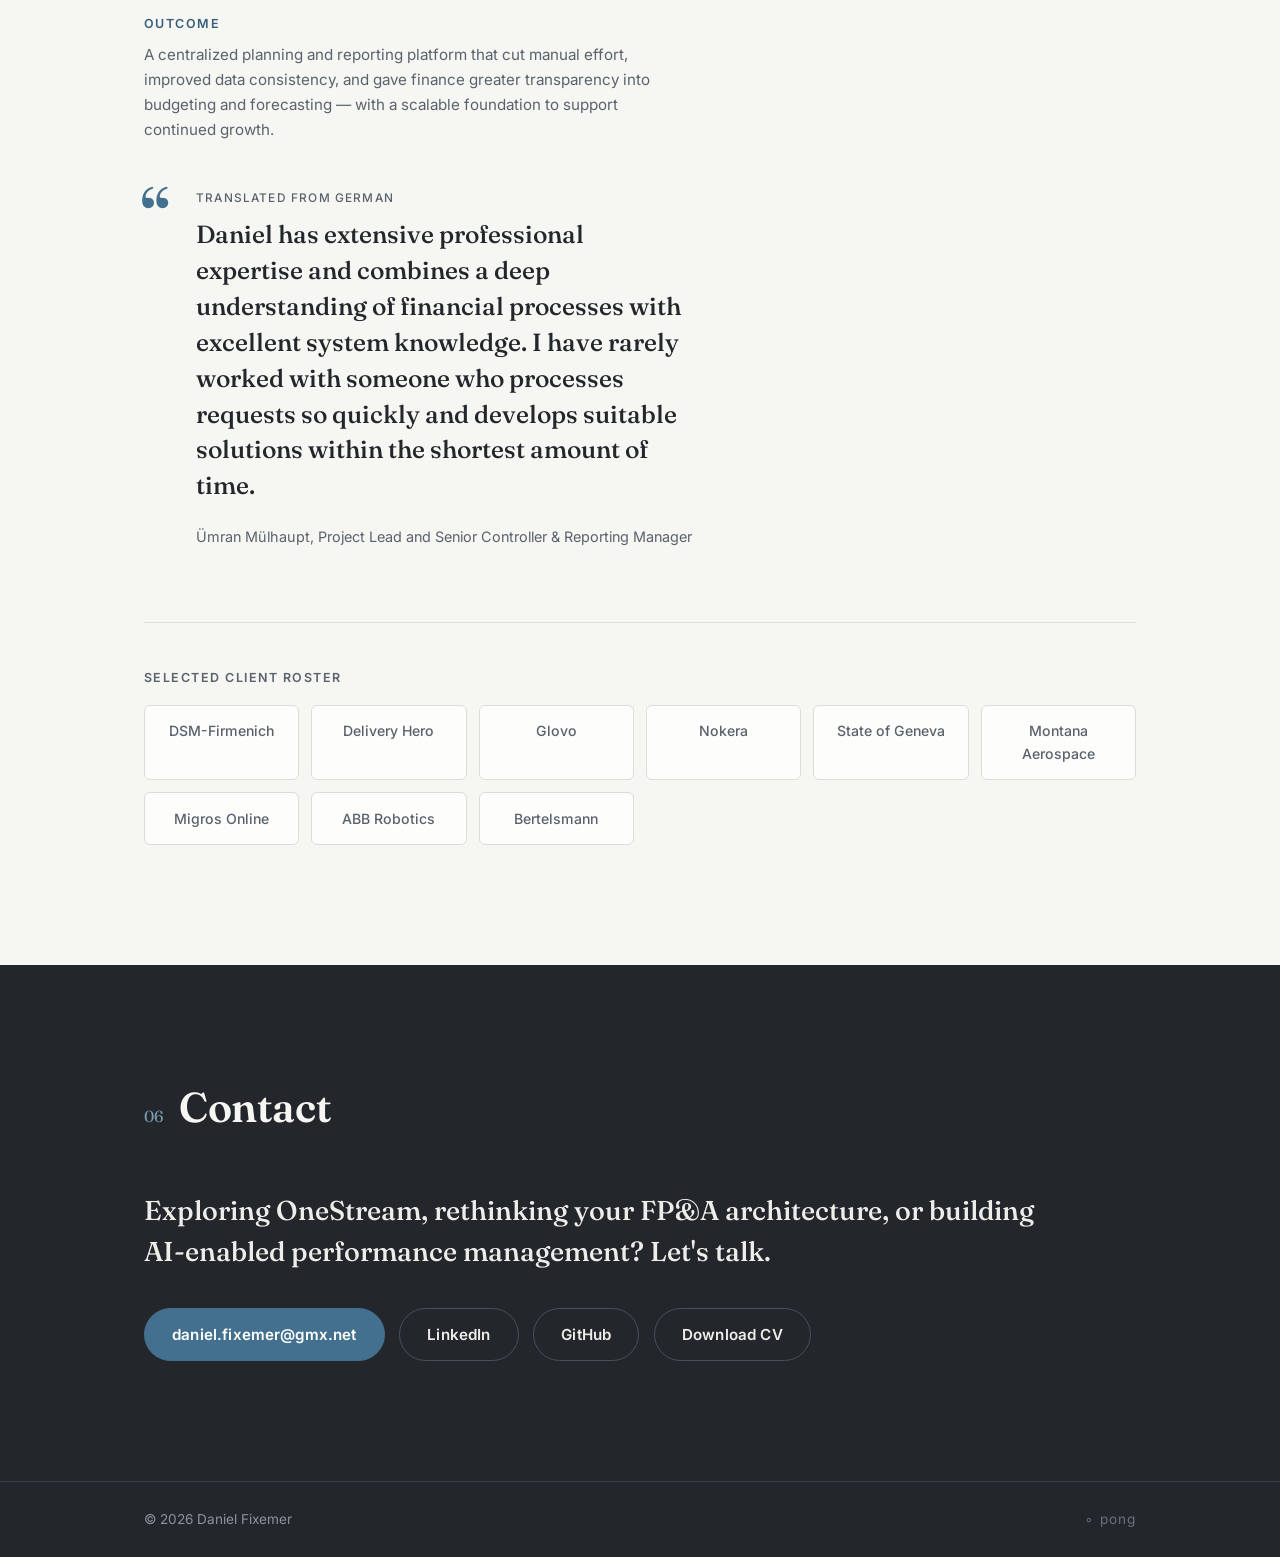
==== commit 0368b57e: "Add Update Projects 2" ====
--- a/index.html
+++ b/index.html
@@ -468,50 +468,6 @@
 
         <article class="project reveal">
           <div class="project__intro">
-            <p class="project__kicker">OneStream · Public-Sector Planning</p>
-            <h3 class="project__client">State of Geneva</h3>
-            <p class="project__tagline">
-              A budgeting and long-term planning platform engineered for cantonal
-              governance and strict security requirements.
-            </p>
-          </div>
-          <div class="project__body">
-            <div class="project__block">
-              <h4 class="project__label">Challenge</h4>
-              <p>
-                The State of Geneva was replacing fragmented, manual planning
-                processes with OneStream as its strategic planning and budgeting
-                platform — requiring deep adaptation to public-sector needs: complex
-                planning structures, workflow governance, and strict security
-                requirements.
-              </p>
-            </div>
-            <div class="project__block">
-              <h4 class="project__label">Approach</h4>
-              <p>
-                Designed and built custom business rules and workflow automation for
-                budgeting and long-term planning, dynamic metadata management for
-                planning dimensions, granular security logic tied to organizational
-                responsibility, custom dashboards and validation logic, and advanced
-                reporting and Cube View functionality — while optimizing data
-                integration and performance throughout.
-              </p>
-            </div>
-            <div class="project__block">
-              <h4 class="project__label">Outcome</h4>
-              <p>
-                A highly customized OneStream application meeting the canton's
-                governance and security requirements, replacing manual work with
-                automation and controlled workflows, and giving business users a
-                centralized planning platform — delivered and expanded across
-                multiple implementation phases.
-              </p>
-            </div>
-          </div>
-        </article>
-
-        <article class="project reveal">
-          <div class="project__intro">
             <p class="project__kicker">OneStream · Budgeting &amp; Forecasting</p>
             <h3 class="project__client">Nokera</h3>
             <p class="project__tagline">
@@ -566,12 +522,13 @@
         </article>
 
         <div class="roster reveal">
-          <h3 class="roster__title">Client roster</h3>
+          <h3 class="roster__title">Selected Client Roster</h3>
           <ul class="roster__grid">
             <li class="roster__card">DSM-Firmenich</li>
             <li class="roster__card">Delivery Hero</li>
             <li class="roster__card">Glovo</li>
             <li class="roster__card">Nokera</li>
+            <li class="roster__card">State of Geneva</li>
             <li class="roster__card">Montana Aerospace</li>
             <li class="roster__card">Migros Online</li>
             <li class="roster__card">ABB Robotics</li>
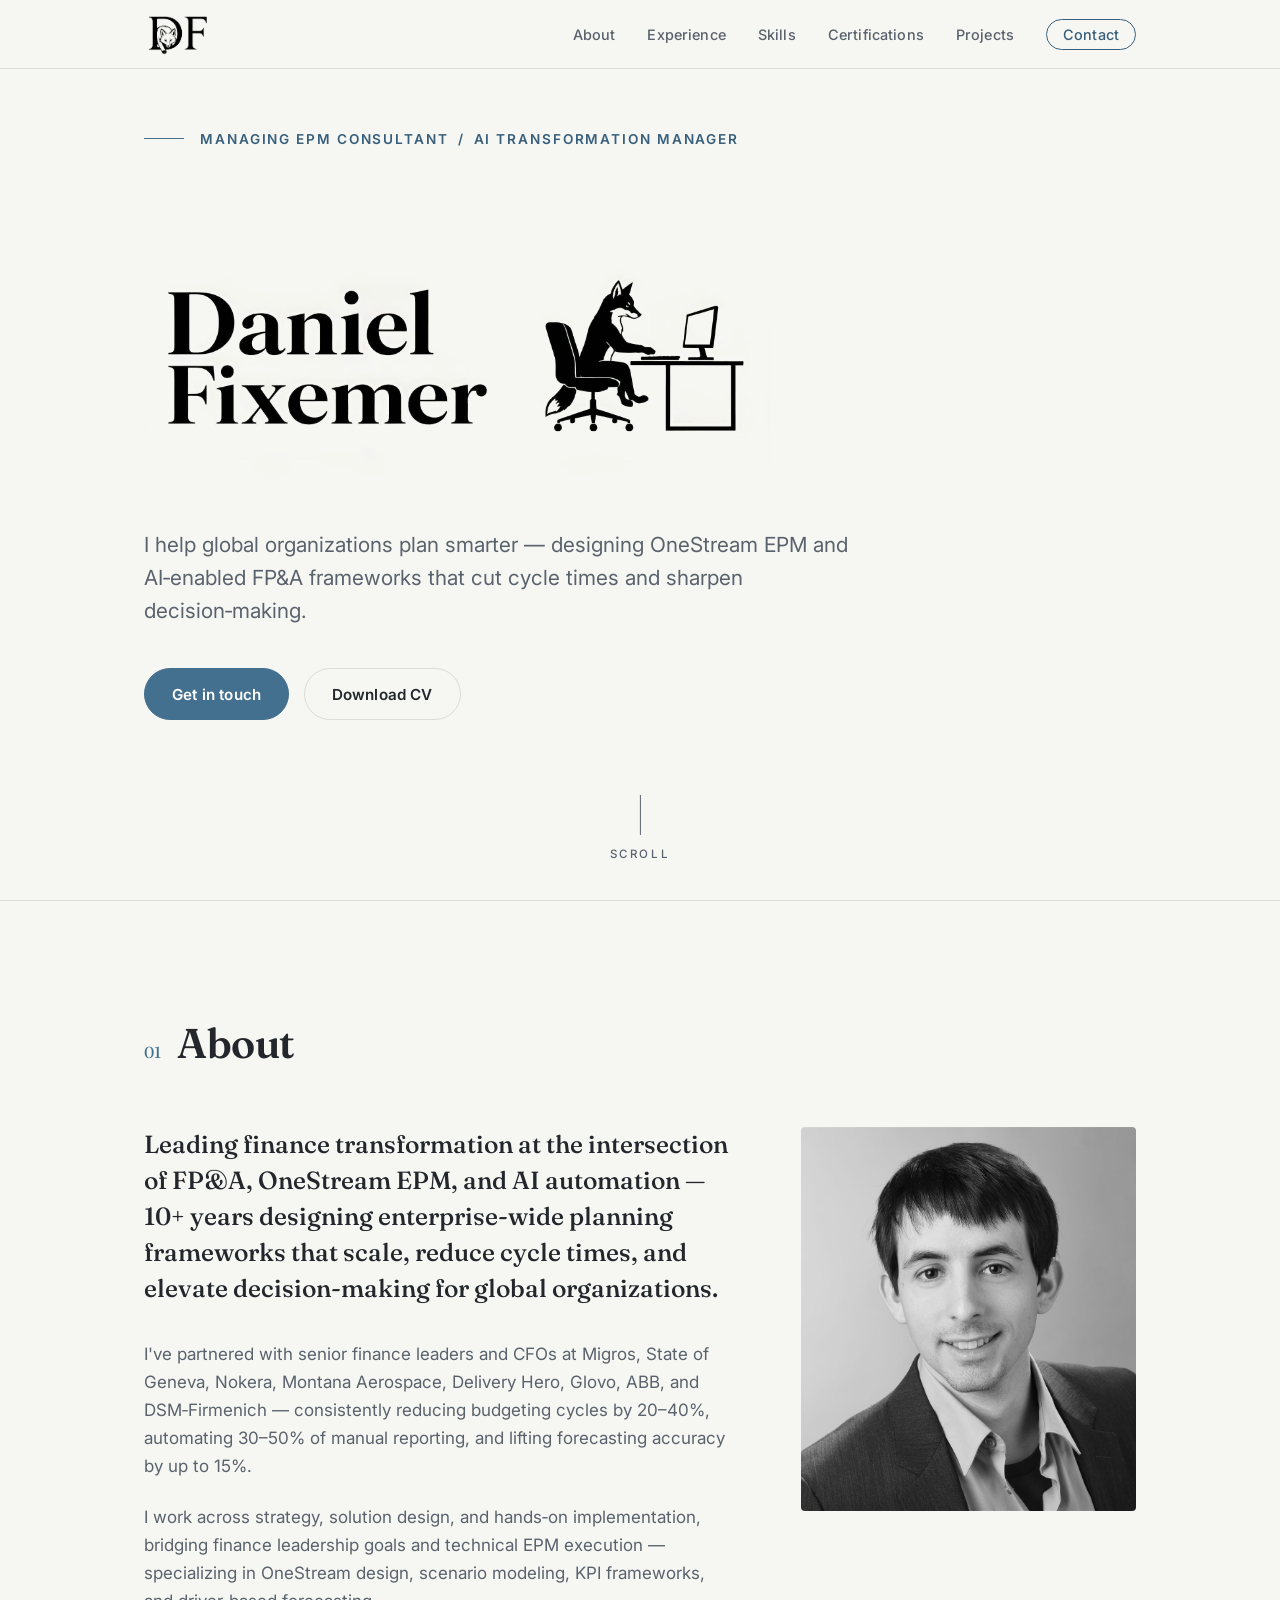
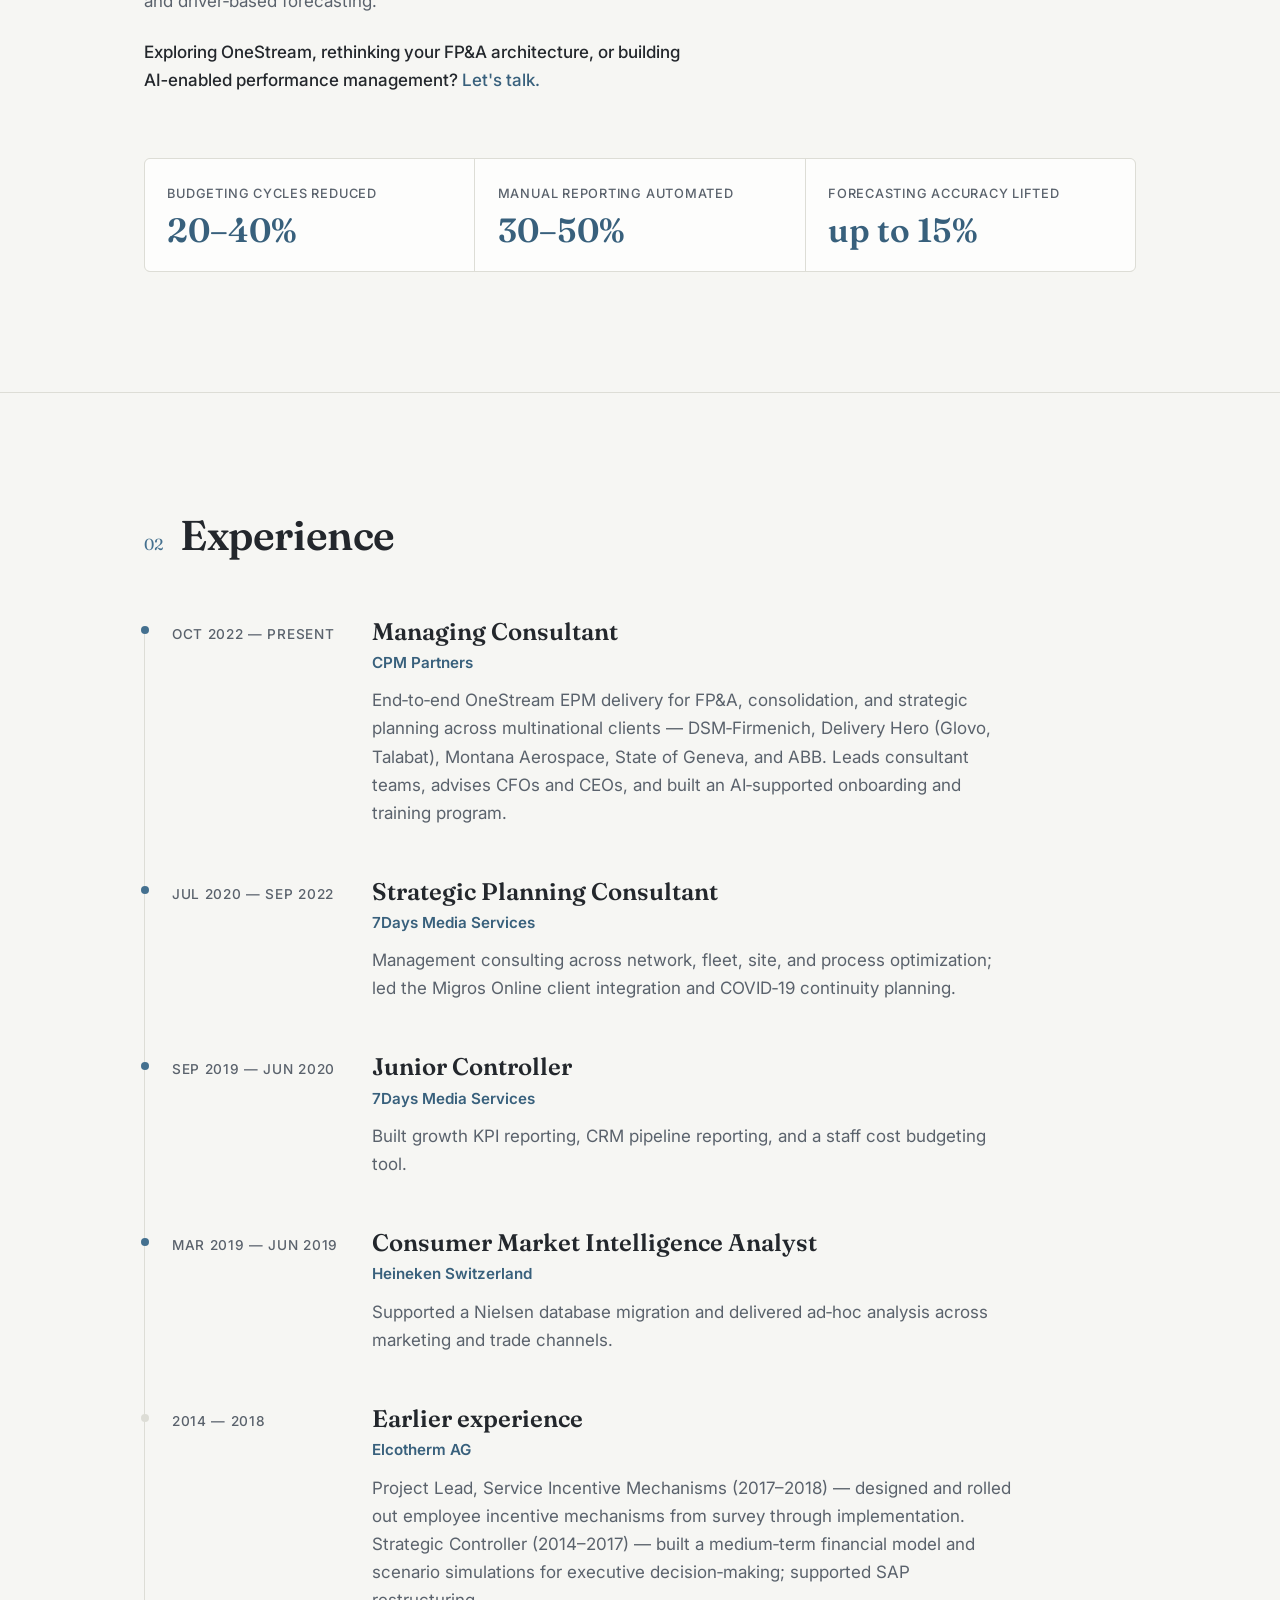
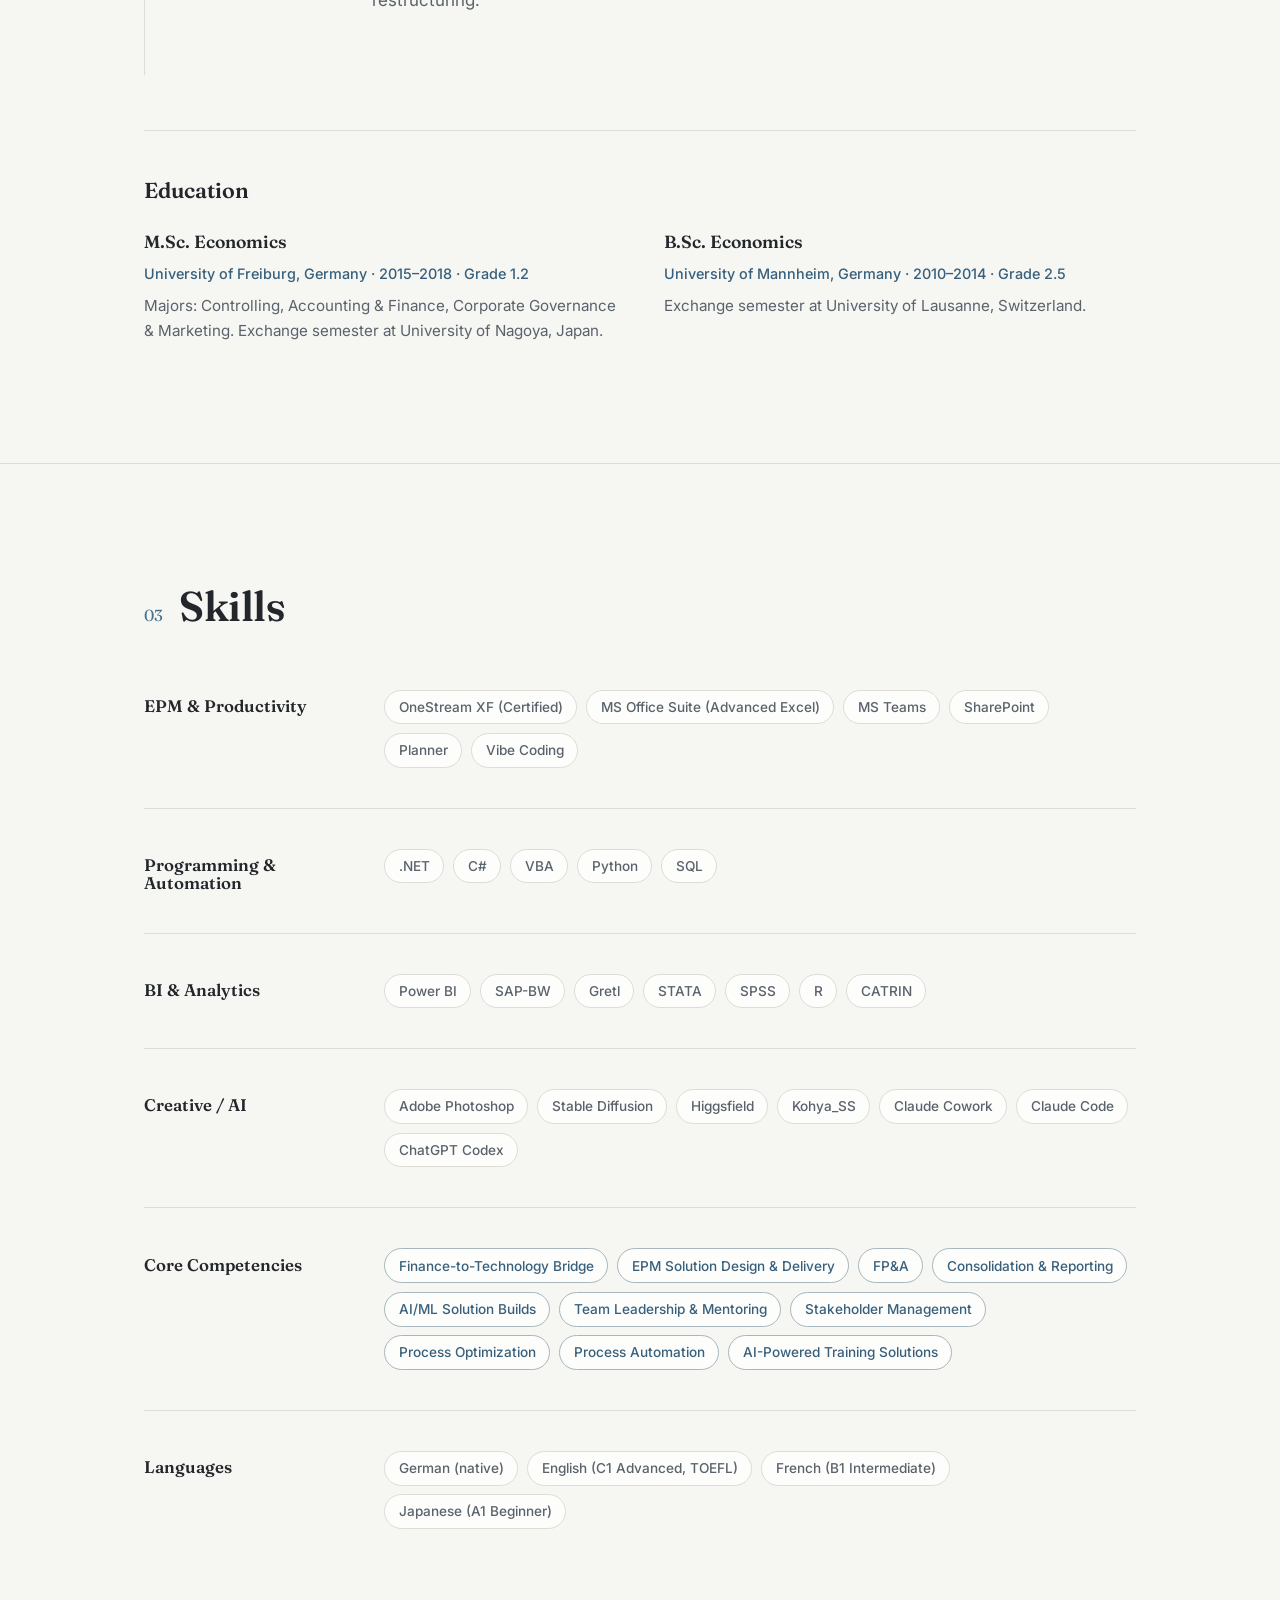
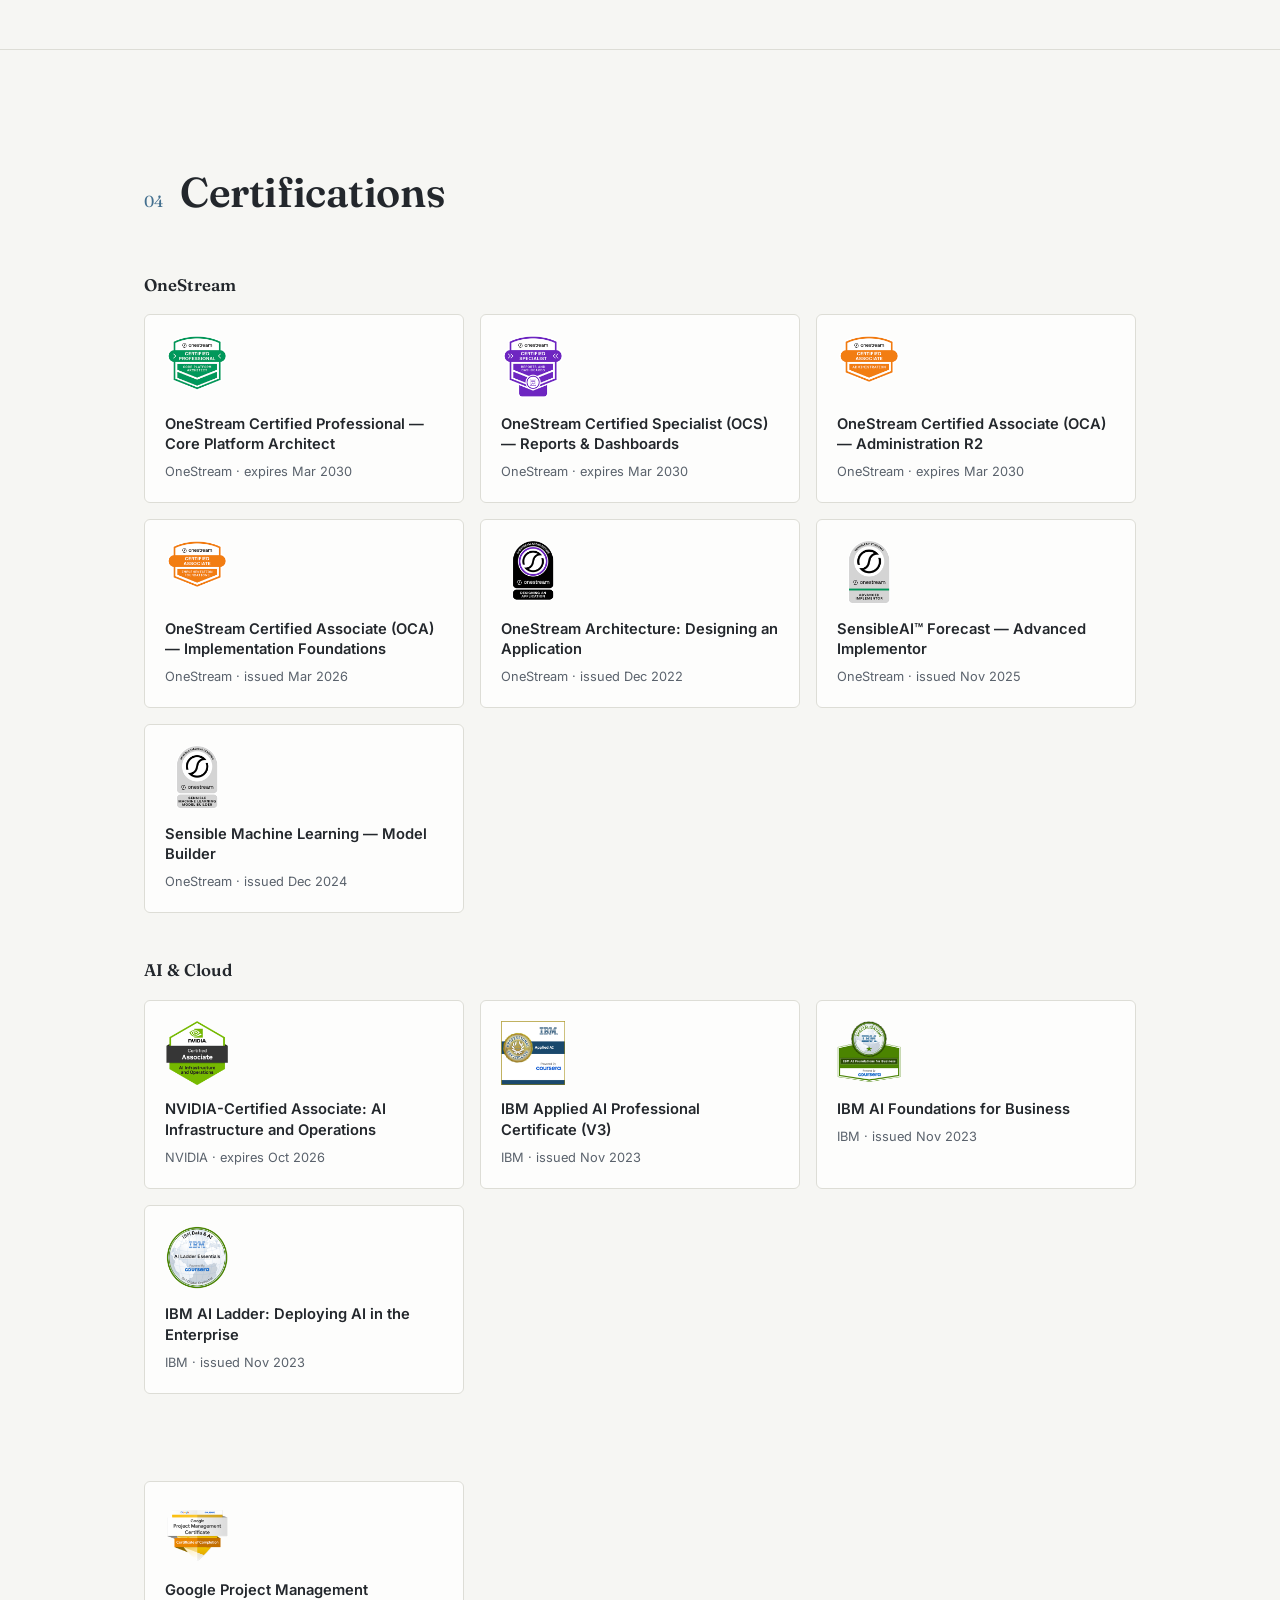
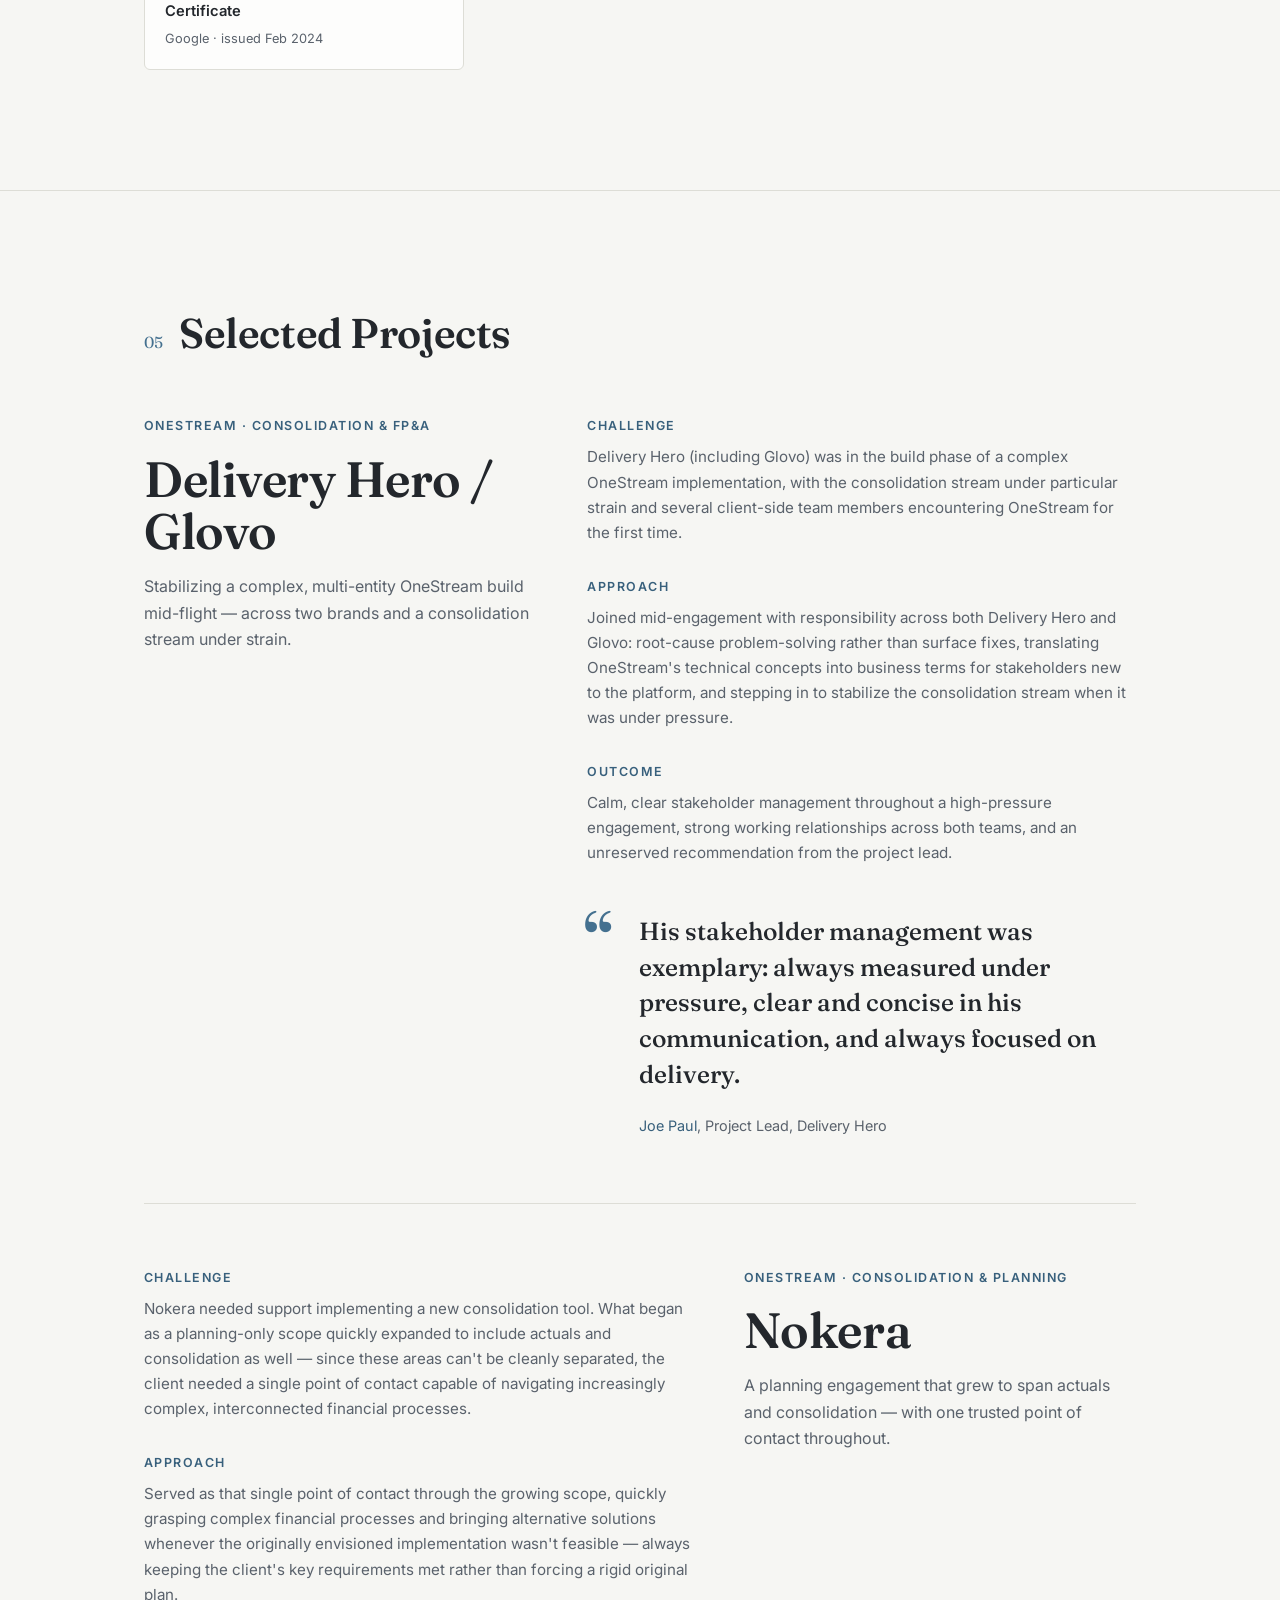
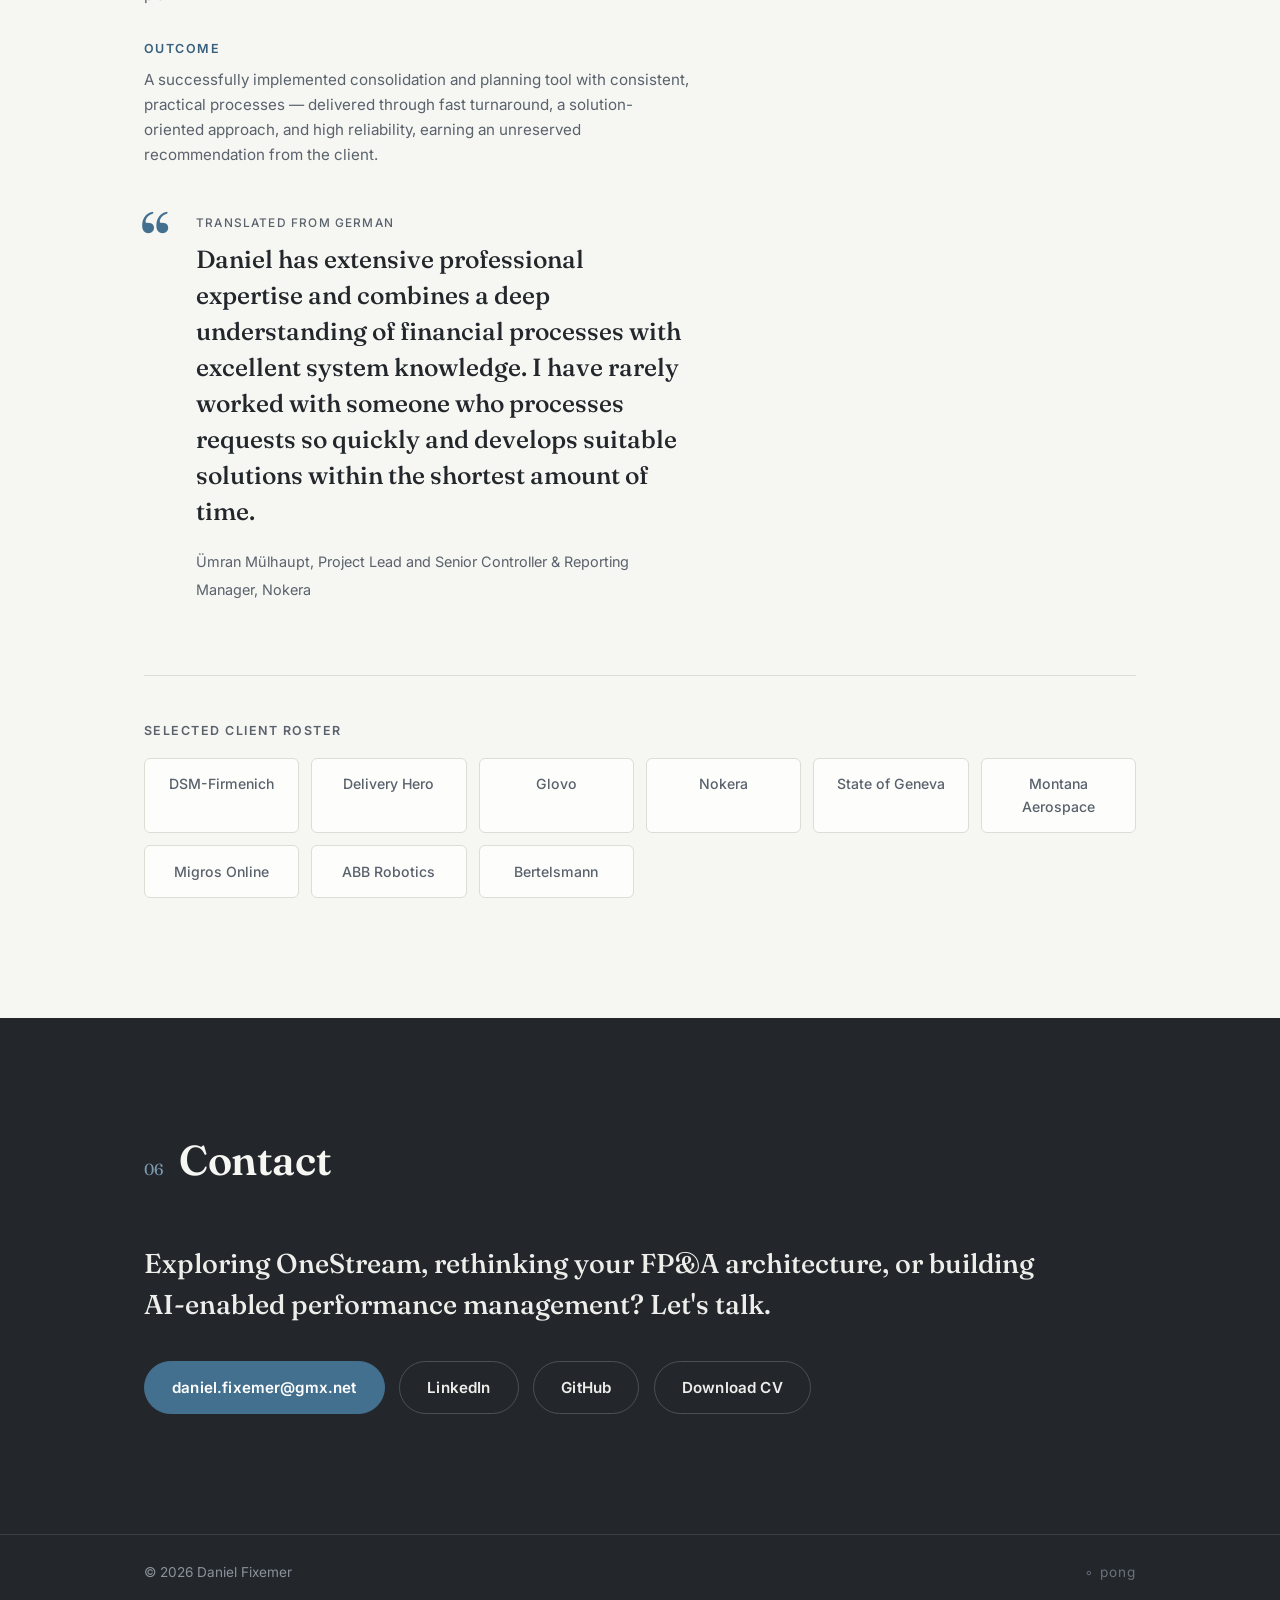
==== commit 2074186c: "Update Nokera case study and testimonial" ====
--- a/index.html
+++ b/index.html
@@ -468,40 +468,42 @@
 
         <article class="project reveal">
           <div class="project__intro">
-            <p class="project__kicker">OneStream · Budgeting &amp; Forecasting</p>
+            <p class="project__kicker">OneStream · Consolidation &amp; Planning</p>
             <h3 class="project__client">Nokera</h3>
             <p class="project__tagline">
-              From manual, Excel-based work to a single source of truth for a
-              fast-growing finance organization.
+              A planning engagement that grew to span actuals and consolidation —
+              with one trusted point of contact throughout.
             </p>
           </div>
           <div class="project__body">
             <div class="project__block">
               <h4 class="project__label">Challenge</h4>
               <p>
-                As Nokera grew, they needed a scalable EPM platform to consolidate
-                budgeting, forecasting, and reporting — moving off manual,
-                Excel-based work toward a single source of truth for finance.
+                Nokera needed support implementing a new consolidation tool. What
+                began as a planning-only scope quickly expanded to include actuals
+                and consolidation as well — since these areas can't be cleanly
+                separated, the client needed a single point of contact capable of
+                navigating increasingly complex, interconnected financial
+                processes.
               </p>
             </div>
             <div class="project__block">
               <h4 class="project__label">Approach</h4>
               <p>
-                Implemented and customized OneStream end-to-end: designed budgeting
-                and forecasting planning models, built custom business rules to
-                automate calculations, created tailored Cube Views and dashboards
-                for different business users, configured workflows and security to
-                match the org structure, and worked closely with finance
-                stakeholders through testing and adoption.
+                Served as that single point of contact through the growing scope,
+                quickly grasping complex financial processes and bringing
+                alternative solutions whenever the originally envisioned
+                implementation wasn't feasible — always keeping the client's key
+                requirements met rather than forcing a rigid original plan.
               </p>
             </div>
             <div class="project__block">
               <h4 class="project__label">Outcome</h4>
               <p>
-                A centralized planning and reporting platform that cut manual
-                effort, improved data consistency, and gave finance greater
-                transparency into budgeting and forecasting — with a scalable
-                foundation to support continued growth.
+                A successfully implemented consolidation and planning tool with
+                consistent, practical processes — delivered through fast
+                turnaround, a solution-oriented approach, and high reliability,
+                earning an unreserved recommendation from the client.
               </p>
             </div>
             <blockquote class="project__quote">
@@ -515,7 +517,7 @@
               </p>
               <cite>
                 Ümran Mülhaupt,
-                Project Lead and Senior Controller &amp; Reporting Manager
+                Project Lead and Senior Controller &amp; Reporting Manager, Nokera
               </cite>
             </blockquote>
           </div>
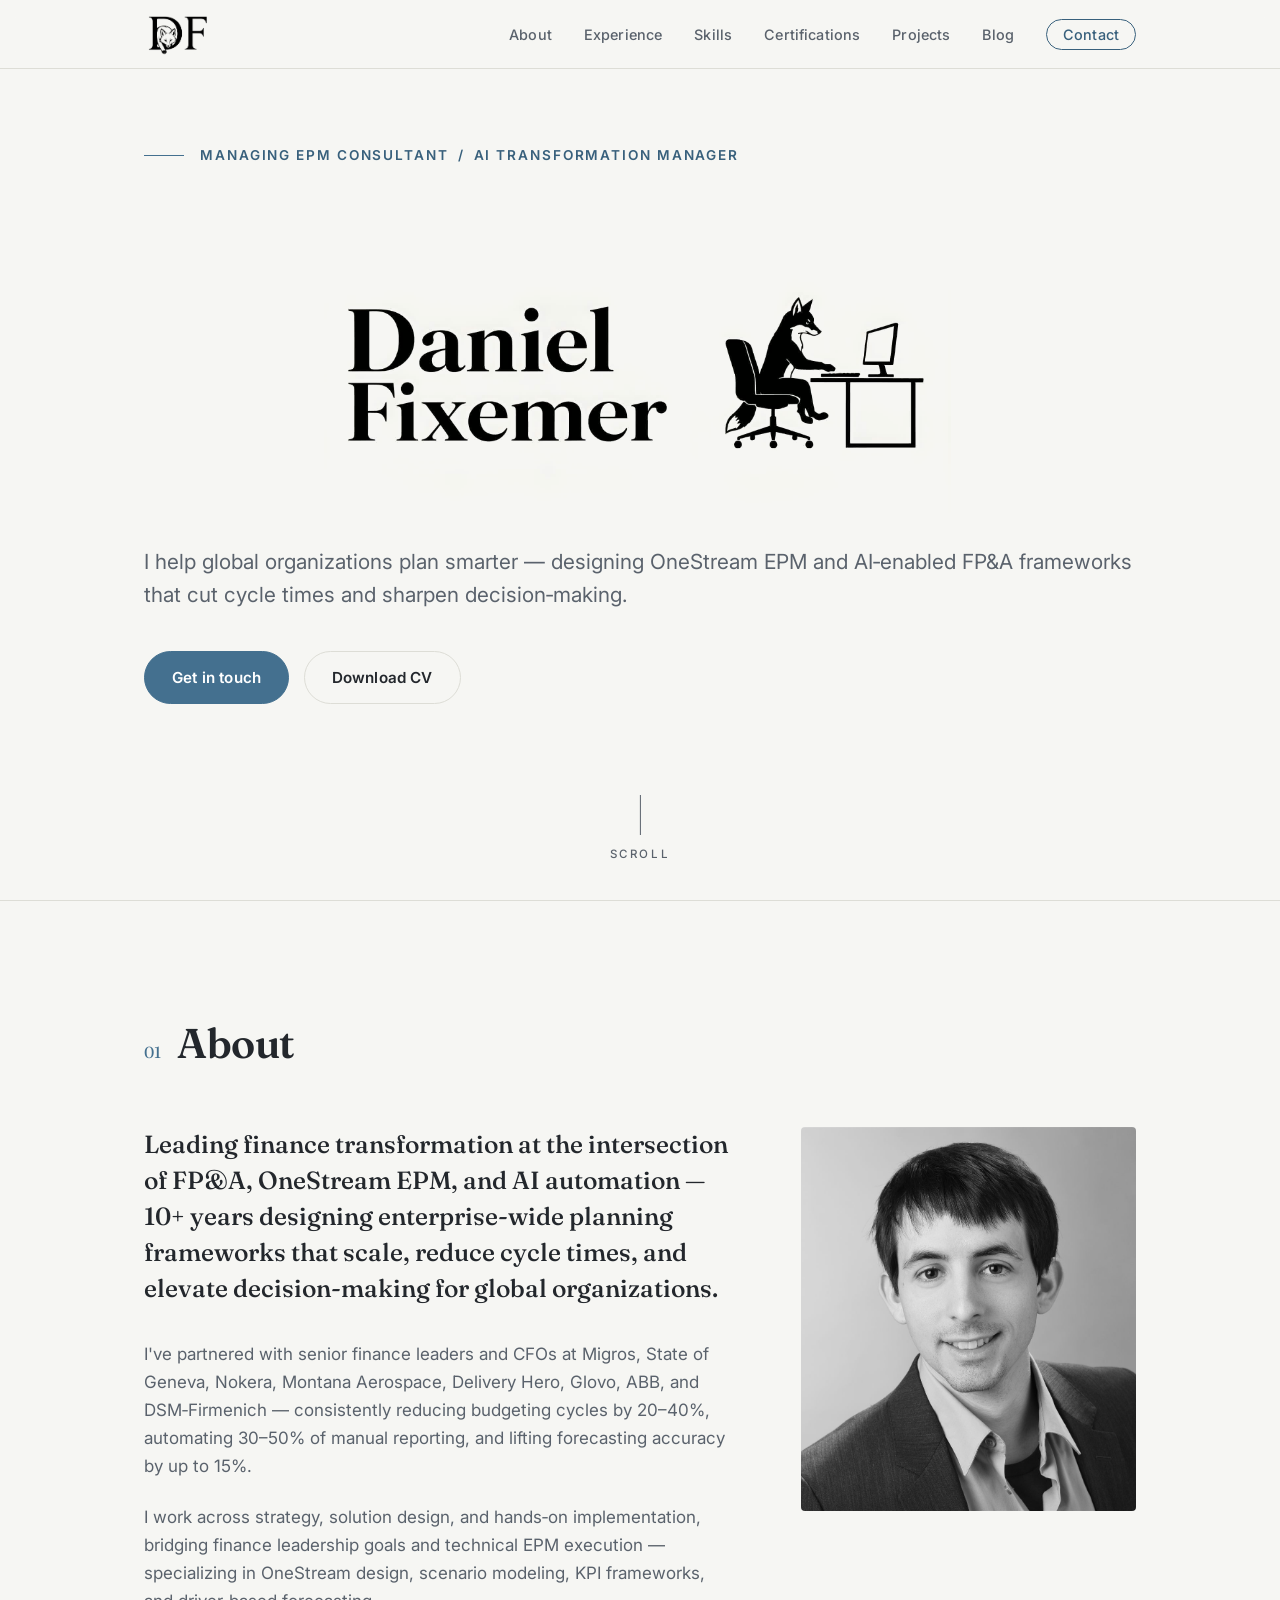
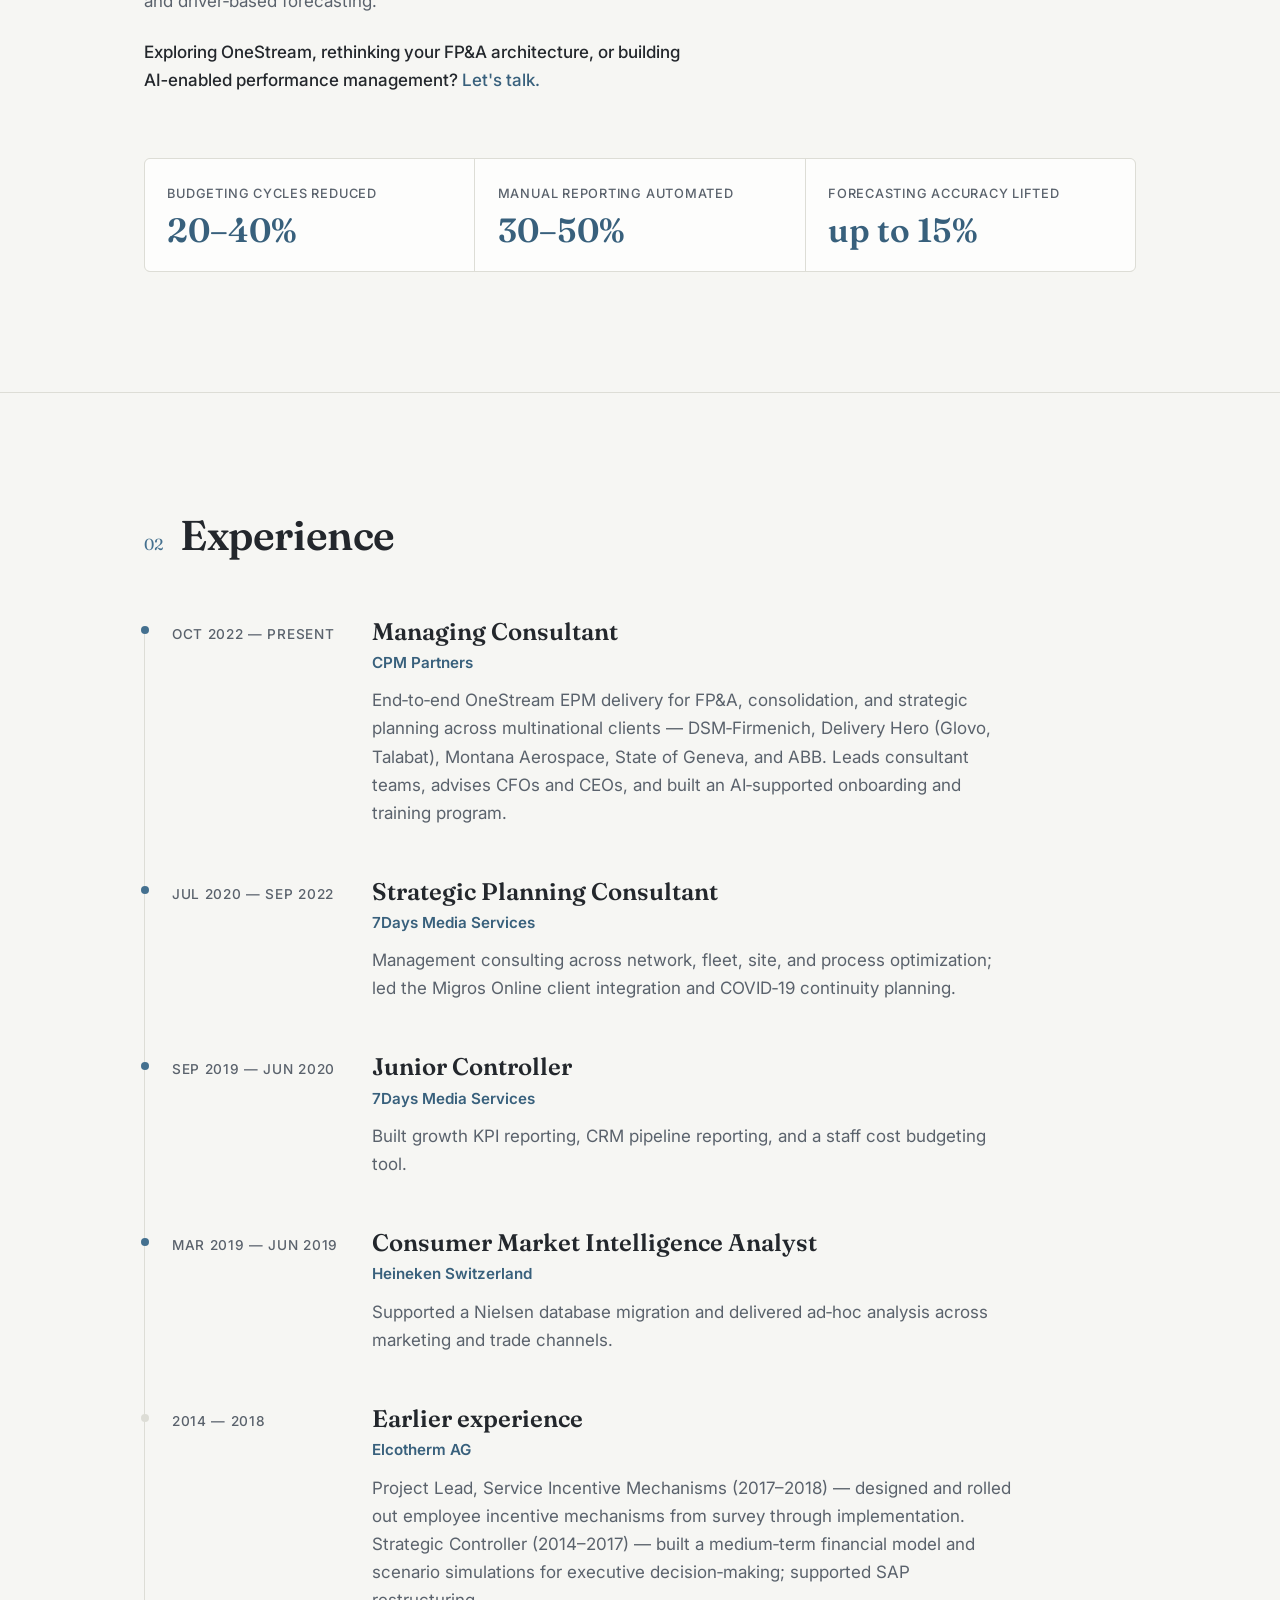
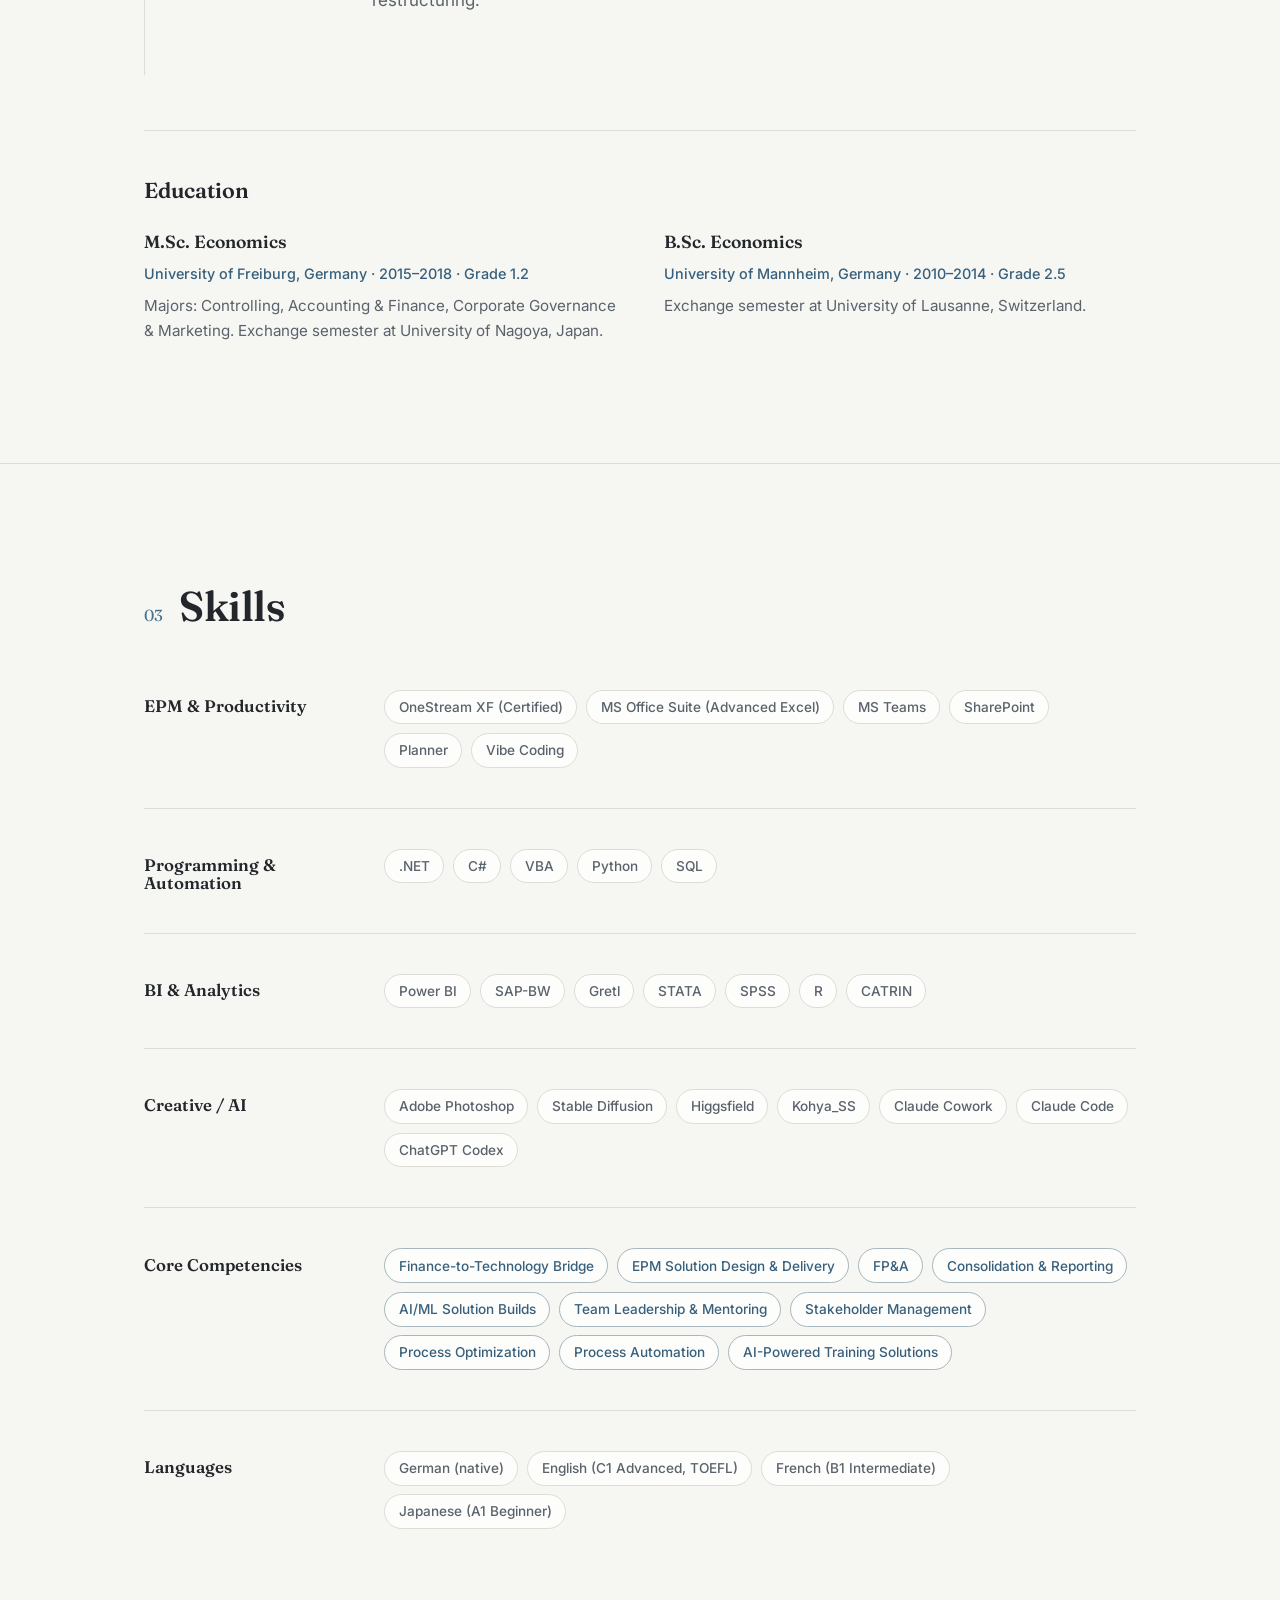
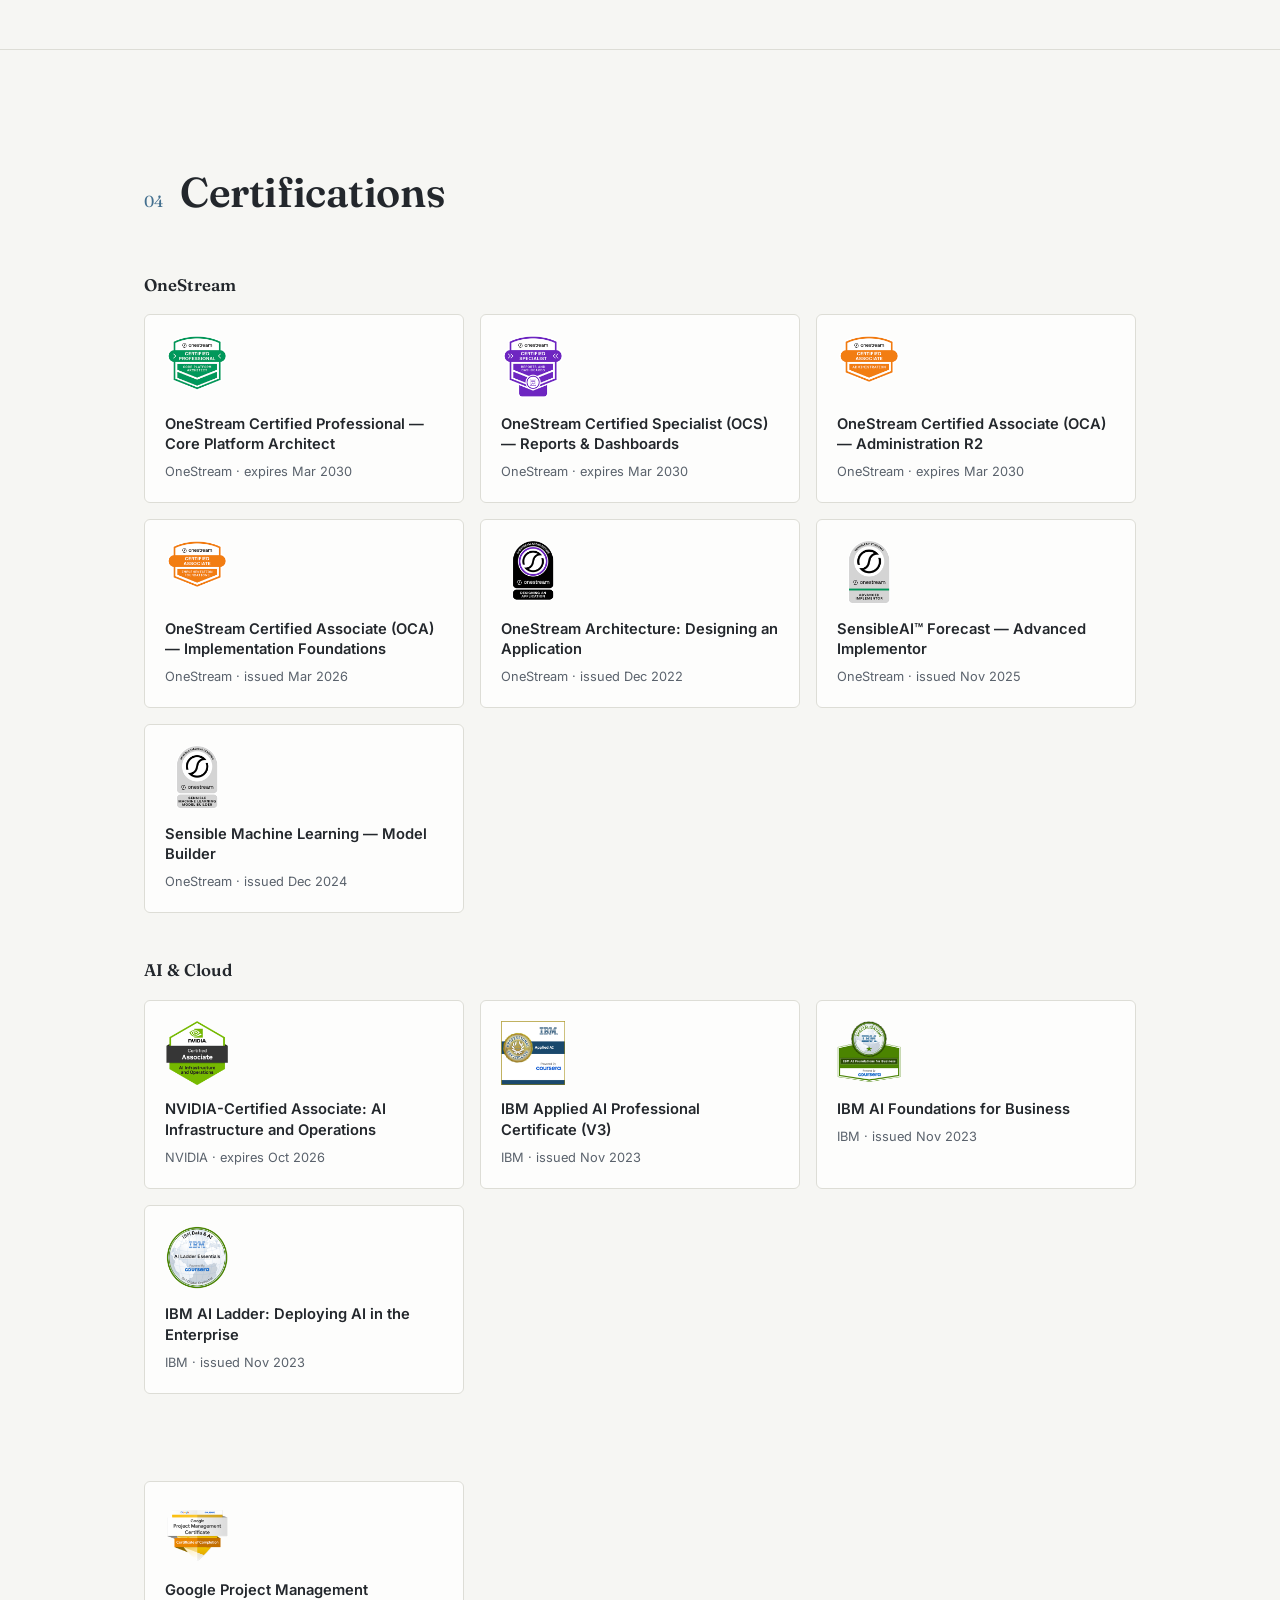
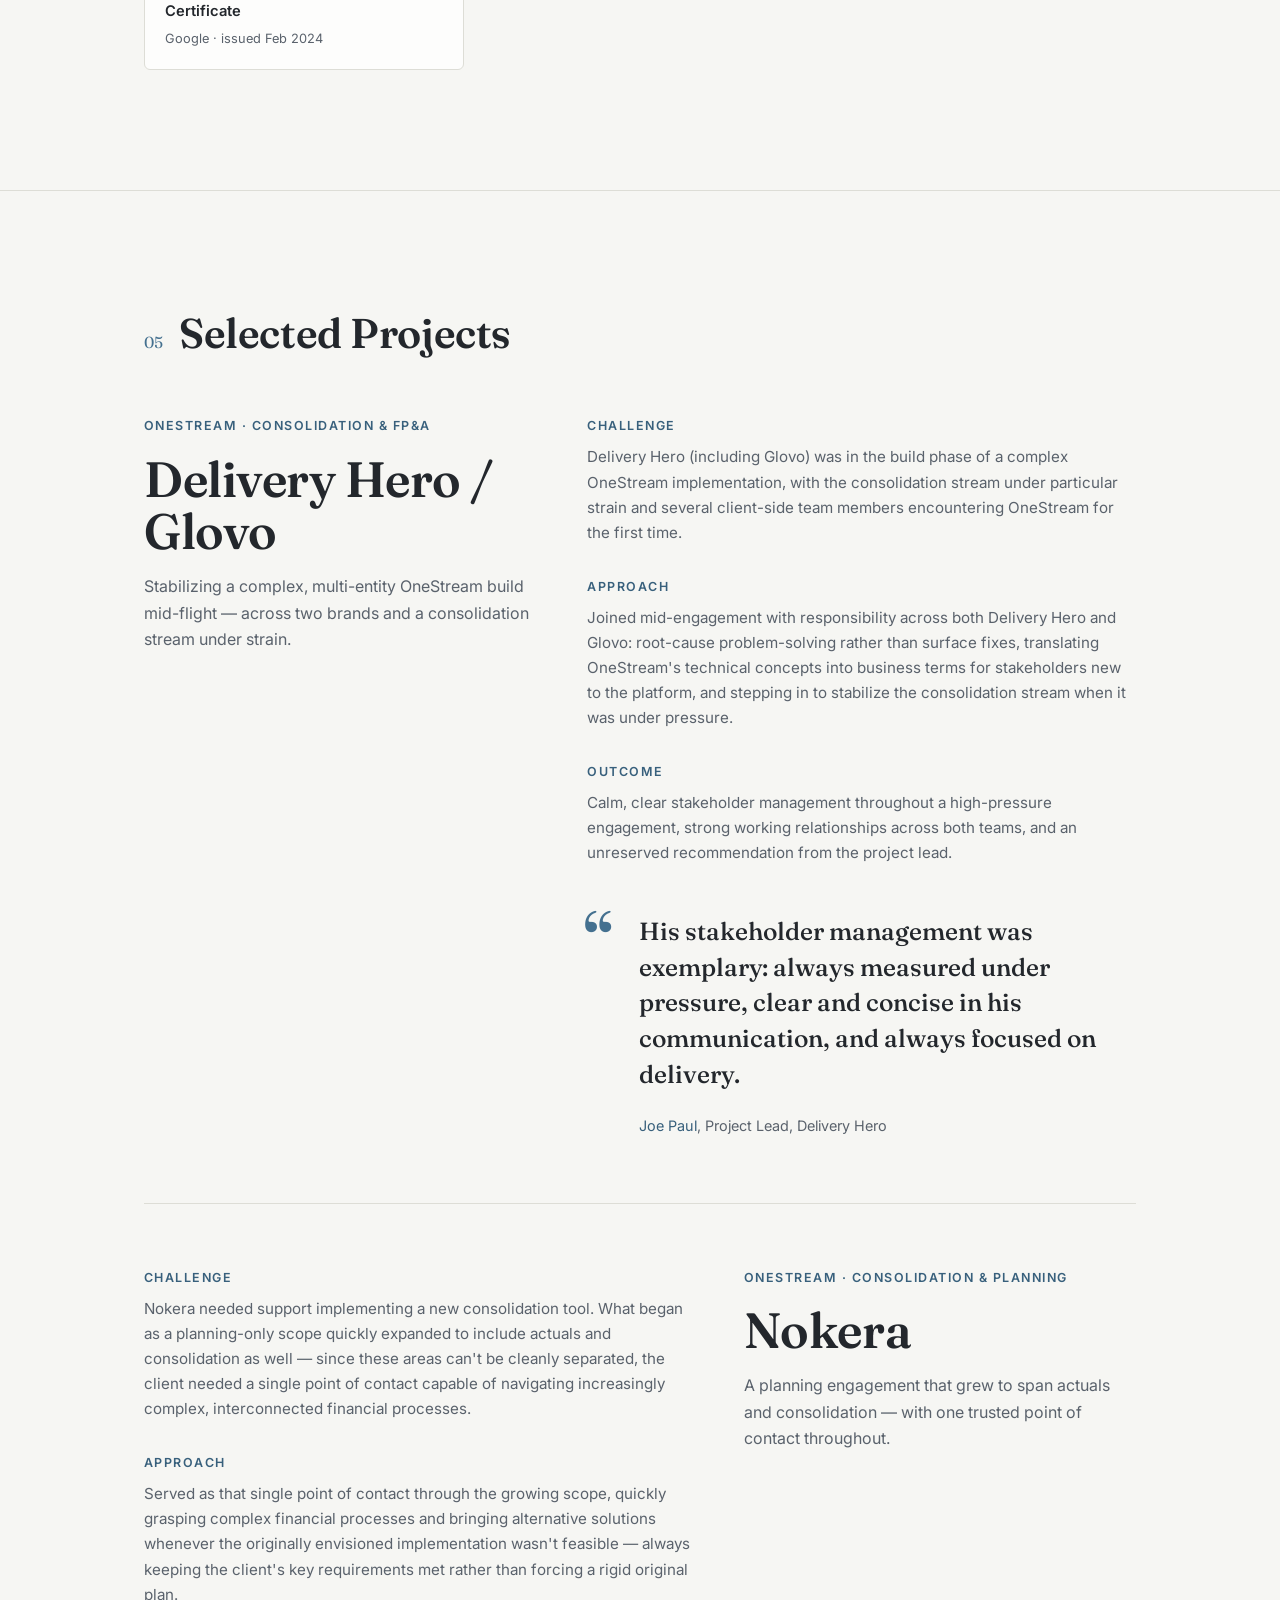
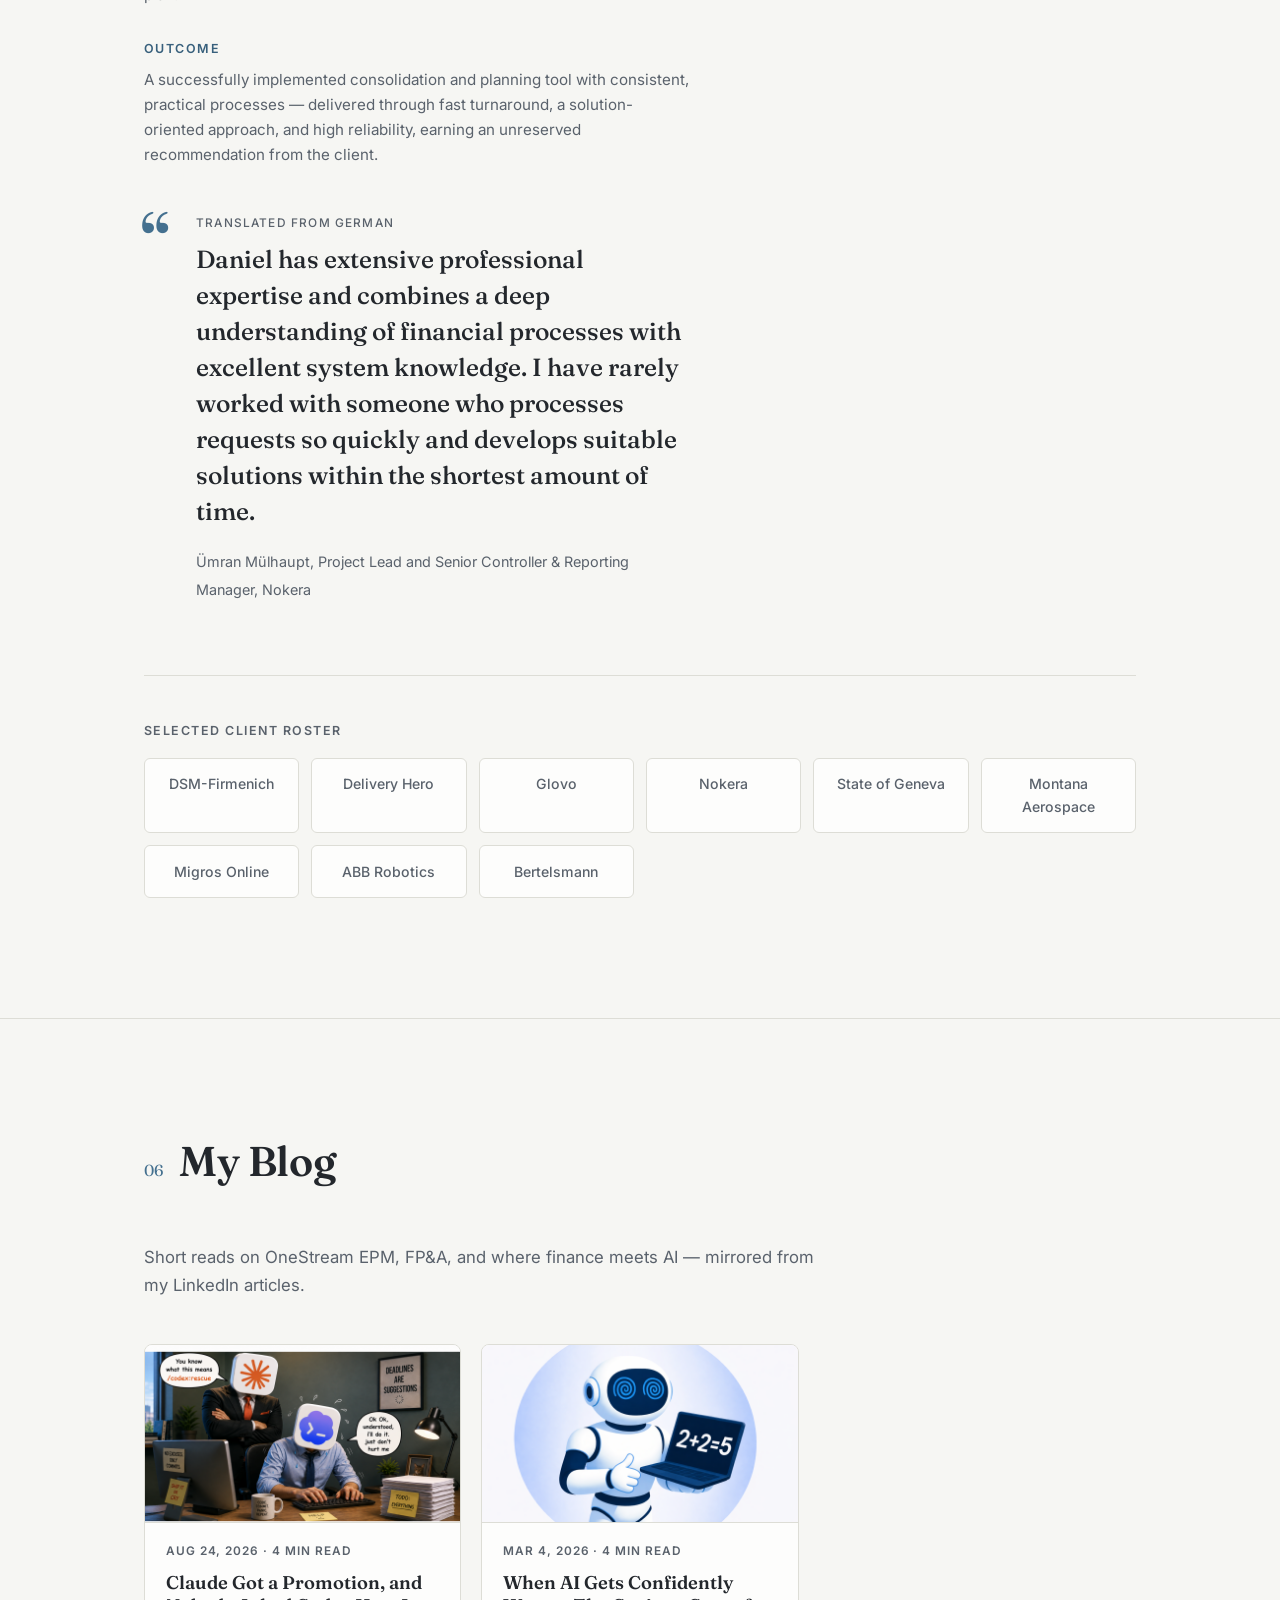
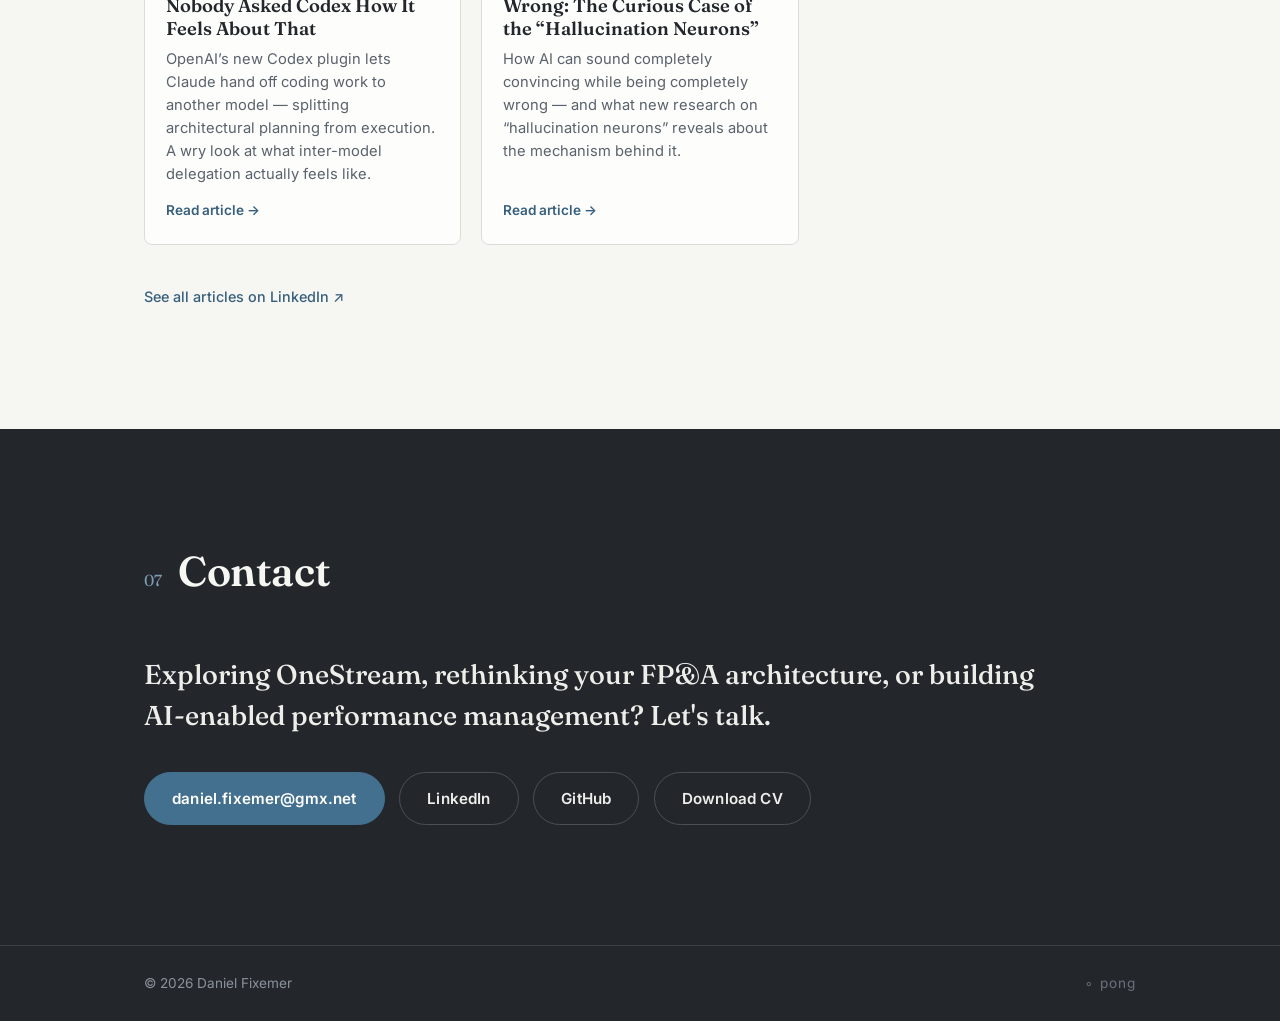
==== commit 2bdd2f2c: "Add blog section and refine hero layout - Add data-driven "My Blog" section between Projects and Con" ====
--- a/index.html
+++ b/index.html
@@ -28,6 +28,7 @@
         <li><a href="#skills">Skills</a></li>
         <li><a href="#certifications">Certifications</a></li>
         <li><a href="#projects">Projects</a></li>
+        <li><a href="#blog">Blog</a></li>
         <li><a class="nav__cta" href="#contact">Contact</a></li>
       </ul>
     </nav>
@@ -540,11 +541,32 @@
       </div>
     </section>
 
+    <!-- ============ BLOG ============ -->
+    <section class="section blog" id="blog">
+      <div class="container">
+        <header class="section__head reveal">
+          <span class="section__index">06</span>
+          <h2 class="section__title">My Blog</h2>
+        </header>
+        <p class="blog__lede reveal">
+          Short reads on OneStream EPM, FP&amp;A, and where finance meets AI —
+          mirrored from my LinkedIn articles.
+        </p>
+        <div class="blog__grid reveal" id="blog-grid" data-reveal-delay="1">
+          <!-- cards rendered from blog/posts.js by js/blog.js -->
+        </div>
+        <p class="blog__all reveal" data-reveal-delay="2">
+          <a href="https://www.linkedin.com/in/daniel-fixemer-855932175/recent-activity/articles/"
+             target="_blank" rel="noopener">See all articles on LinkedIn ↗</a>
+        </p>
+      </div>
+    </section>
+
     <!-- ============ CONTACT ============ -->
     <section class="section contact" id="contact">
       <div class="container">
         <header class="section__head reveal">
-          <span class="section__index">06</span>
+          <span class="section__index">07</span>
           <h2 class="section__title">Contact</h2>
         </header>
         <p class="contact__lede reveal">
@@ -582,6 +604,8 @@
     </div>
   </div>
 
+  <script src="blog/posts.js"></script>
+  <script src="js/blog.js"></script>
   <script src="js/main.js"></script>
   <script src="js/pong.js" defer></script>
 </body>
--- a/css/styles.css
+++ b/css/styles.css
@@ -225,6 +225,7 @@
 .hero__media {
   width: min(100%, clamp(17rem, 58vw, 39.5rem));
   margin-bottom: 2rem;
+  margin-inline: auto;
 }
 
 .hero__media video,
@@ -254,7 +255,6 @@
 }
 
 .hero__intro {
-  max-width: 34em;
   margin: 0 0 2.5rem;
   font-size: clamp(1.1rem, 2.2vw, 1.3rem);
   line-height: 1.6;
@@ -811,6 +811,185 @@
   .project__client { margin-bottom: 0.75rem; }
 }
 
+/* ---------- Blog (overview cards) ---------- */
+
+.blog { border-top: 1px solid var(--line); }
+
+.blog__lede {
+  max-width: 40em;
+  margin: 0 0 clamp(2rem, 5vw, 2.75rem);
+  color: var(--ink-soft);
+  font-size: 1.05rem;
+}
+
+.blog__grid {
+  display: grid;
+  grid-template-columns: repeat(auto-fill, minmax(17rem, 1fr));
+  gap: 1.25rem;
+}
+
+.blog-card {
+  display: flex;
+  flex-direction: column;
+  height: 100%;
+  background: var(--bg-raised);
+  border: 1px solid var(--line);
+  border-radius: 8px;
+  overflow: hidden;
+  color: inherit;
+  transition: border-color 0.2s ease, transform 0.2s ease;
+}
+.blog-card:hover {
+  text-decoration: none;
+  border-color: var(--accent);
+  transform: translateY(-3px);
+}
+
+.blog-card__media {
+  display: block;
+  background: var(--bg);
+  border-bottom: 1px solid var(--line);
+}
+.blog-card__media img {
+  width: 100%;
+  height: auto;
+  aspect-ratio: 16 / 9;
+  object-fit: cover;
+}
+
+.blog-card__body {
+  display: flex;
+  flex-direction: column;
+  gap: 0.55rem;
+  flex: 1;
+  padding: 1.2rem 1.3rem 1.4rem;
+}
+
+.blog-card__meta {
+  font-size: 0.74rem;
+  font-weight: 600;
+  letter-spacing: 0.08em;
+  text-transform: uppercase;
+  color: var(--ink-soft);
+}
+
+.blog-card__title {
+  font-family: var(--font-display);
+  font-weight: 600;
+  font-size: 1.15rem;
+  line-height: 1.25;
+  color: var(--ink);
+}
+
+.blog-card__intro {
+  font-size: 0.92rem;
+  line-height: 1.55;
+  color: var(--ink-soft);
+}
+
+.blog-card__more {
+  margin-top: auto;
+  padding-top: 0.3rem;
+  font-size: 0.85rem;
+  font-weight: 600;
+  color: var(--accent-ink);
+}
+
+.blog__all {
+  margin: clamp(1.75rem, 4vw, 2.5rem) 0 0;
+  font-size: 0.9rem;
+  font-weight: 500;
+}
+
+/* ---------- Blog post (reading page) ---------- */
+
+.post {
+  max-width: 46rem;
+  padding-top: calc(var(--nav-height) + clamp(2rem, 5vw, 3.5rem));
+  padding-bottom: clamp(3.5rem, 8vw, 5.5rem);
+}
+
+.post__back {
+  display: inline-block;
+  margin-bottom: 1.5rem;
+  font-size: 0.85rem;
+  font-weight: 500;
+  color: var(--ink-soft);
+}
+.post__back:hover { color: var(--accent-ink); }
+
+.post__meta {
+  margin: 0 0 0.9rem;
+  font-size: 0.78rem;
+  font-weight: 600;
+  letter-spacing: 0.08em;
+  text-transform: uppercase;
+  color: var(--accent-ink);
+}
+
+.post__title {
+  font-size: clamp(2rem, 4.5vw, 2.9rem);
+  line-height: 1.1;
+  letter-spacing: -0.01em;
+  margin-bottom: 1.1rem;
+}
+
+.post__intro {
+  margin: 0 0 clamp(1.75rem, 4vw, 2.5rem);
+  font-family: var(--font-display);
+  font-weight: 500;
+  font-size: clamp(1.2rem, 2.4vw, 1.45rem);
+  line-height: 1.45;
+  color: var(--ink);
+}
+
+.post__cover {
+  margin: 0 0 clamp(1.75rem, 4vw, 2.5rem);
+}
+.post__cover img {
+  width: 100%;
+  height: auto;
+  border-radius: 8px;
+}
+
+.post__body {
+  font-size: 1.0625rem;
+  line-height: 1.75;
+  color: var(--ink-soft);
+}
+.post__body p { margin: 0 0 1.3em; }
+.post__body p:last-child { margin-bottom: 0; }
+.post__body strong { color: var(--ink); }
+.post__body h3 {
+  font-family: var(--font-display);
+  font-size: 1.4rem;
+  color: var(--ink);
+  margin: 2em 0 0.6em;
+}
+.post__body ul { margin: 0 0 1.3em; padding-left: 1.2em; }
+.post__body li { margin: 0 0 0.5em; }
+.post__body blockquote {
+  margin: 1.6em 0;
+  padding-left: 1.25rem;
+  border-left: 2px solid var(--accent);
+  font-family: var(--font-display);
+  font-size: 1.2rem;
+  line-height: 1.5;
+  color: var(--ink);
+}
+
+.post__actions {
+  display: flex;
+  flex-wrap: wrap;
+  gap: 0.9rem;
+  margin-top: clamp(2.5rem, 6vw, 3.5rem);
+  padding-top: clamp(1.75rem, 4vw, 2.5rem);
+  border-top: 1px solid var(--line);
+}
+
+.post__back-foot { color: #8B929B; }
+.post__back-foot:hover { color: #EDEEEA; }
+
 /* ---------- Contact (dark band) ---------- */
 
 .contact {
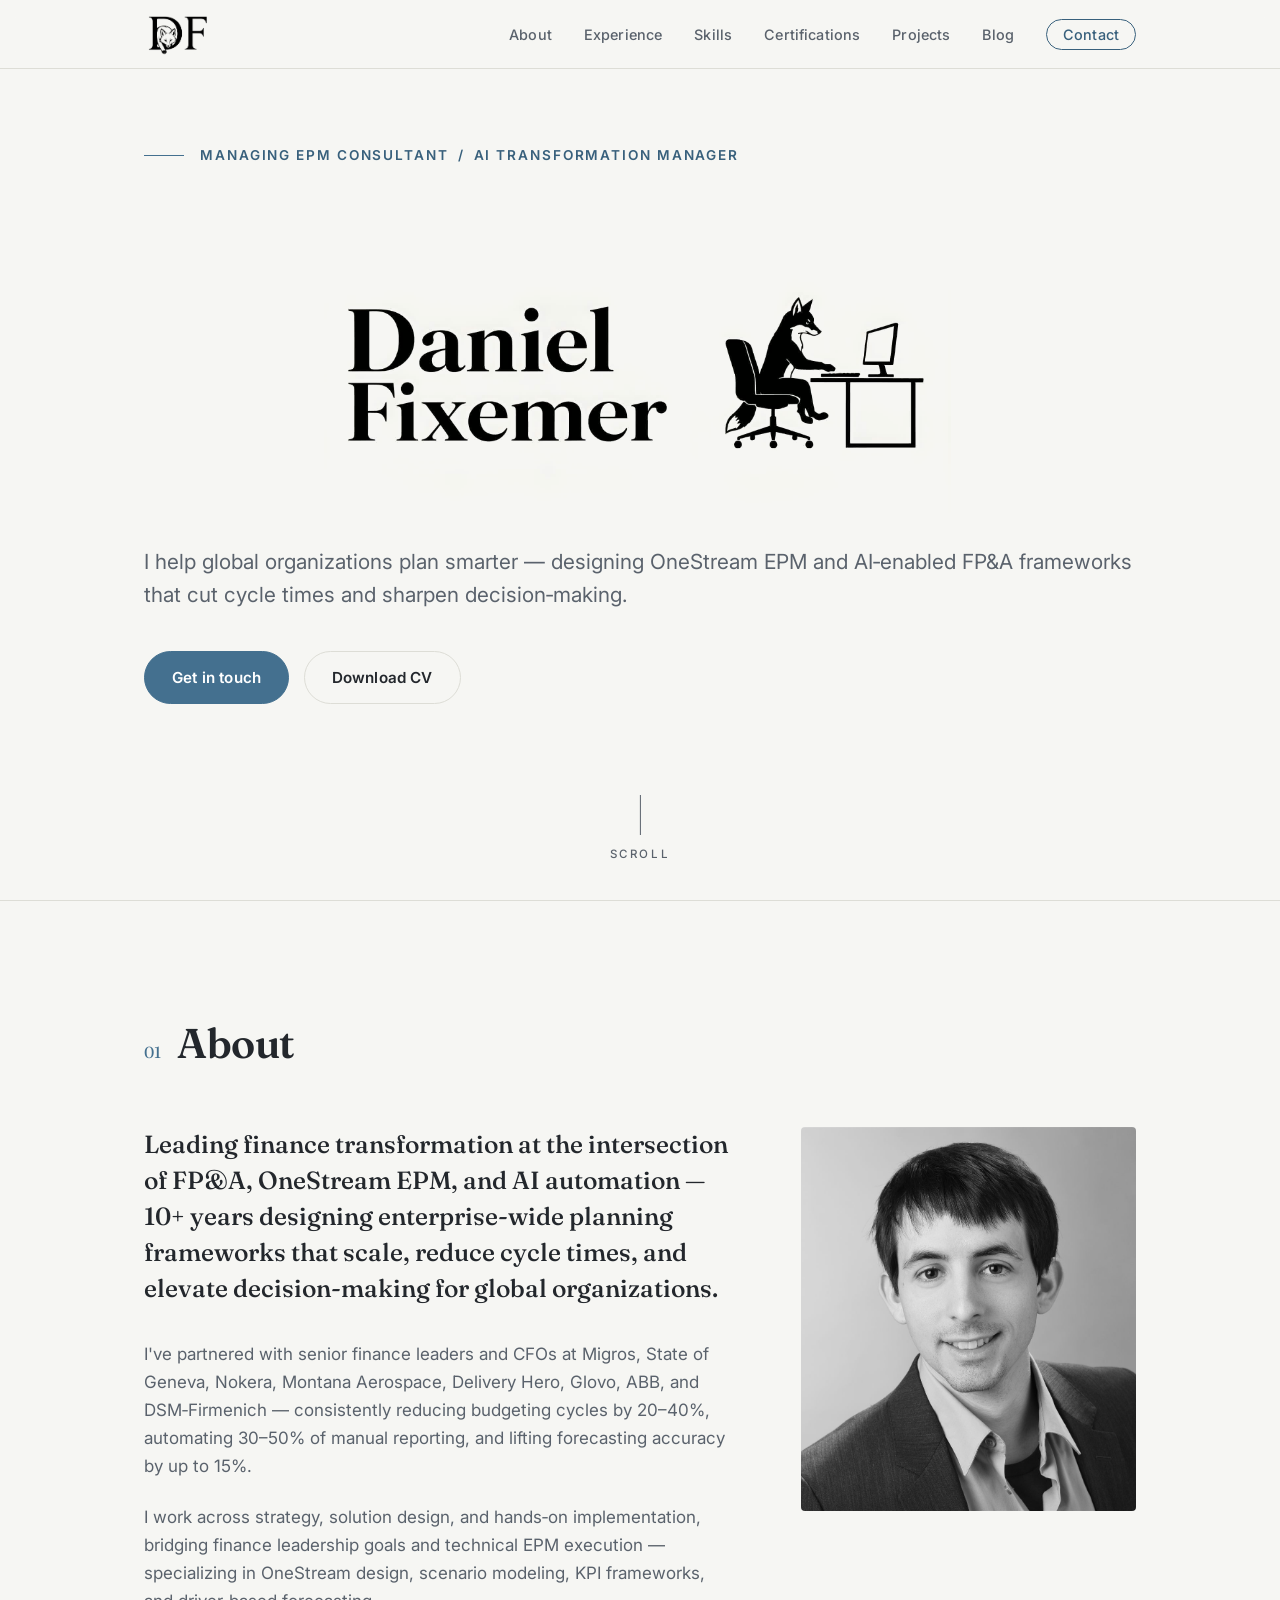
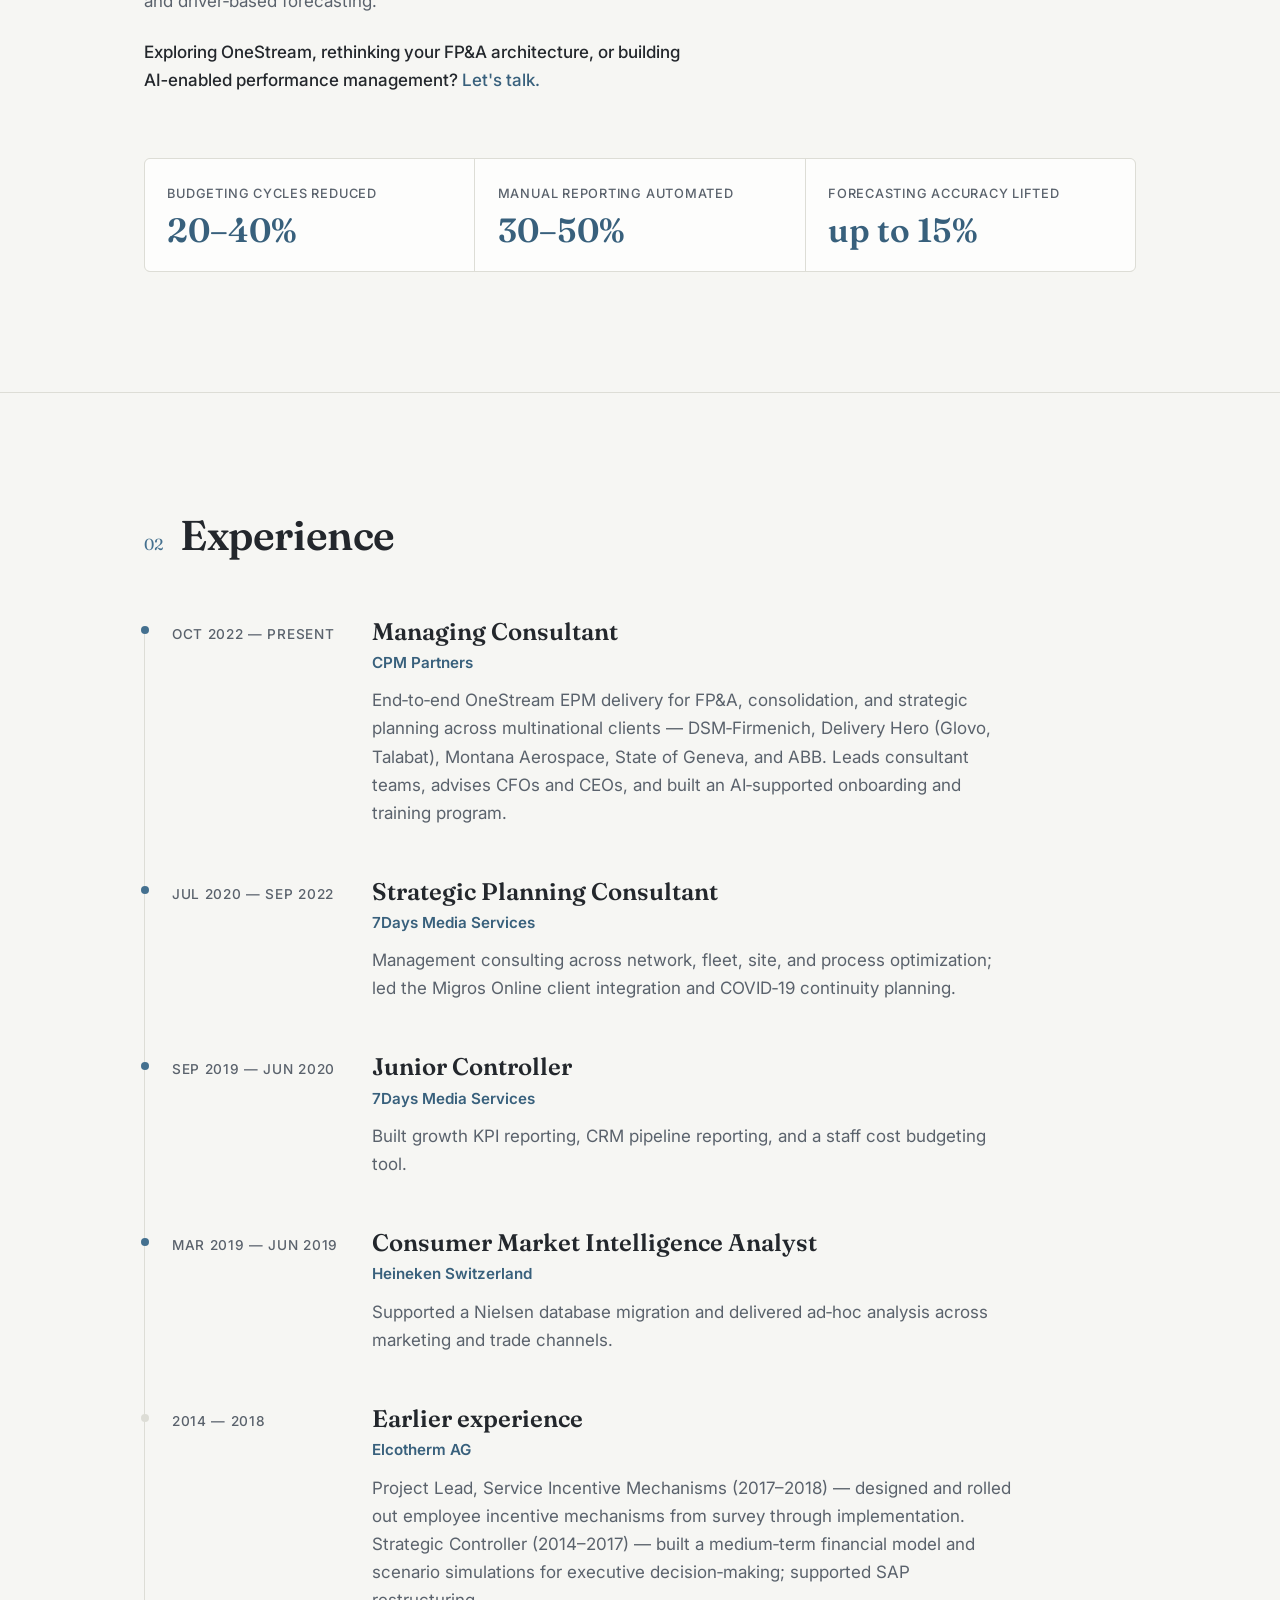
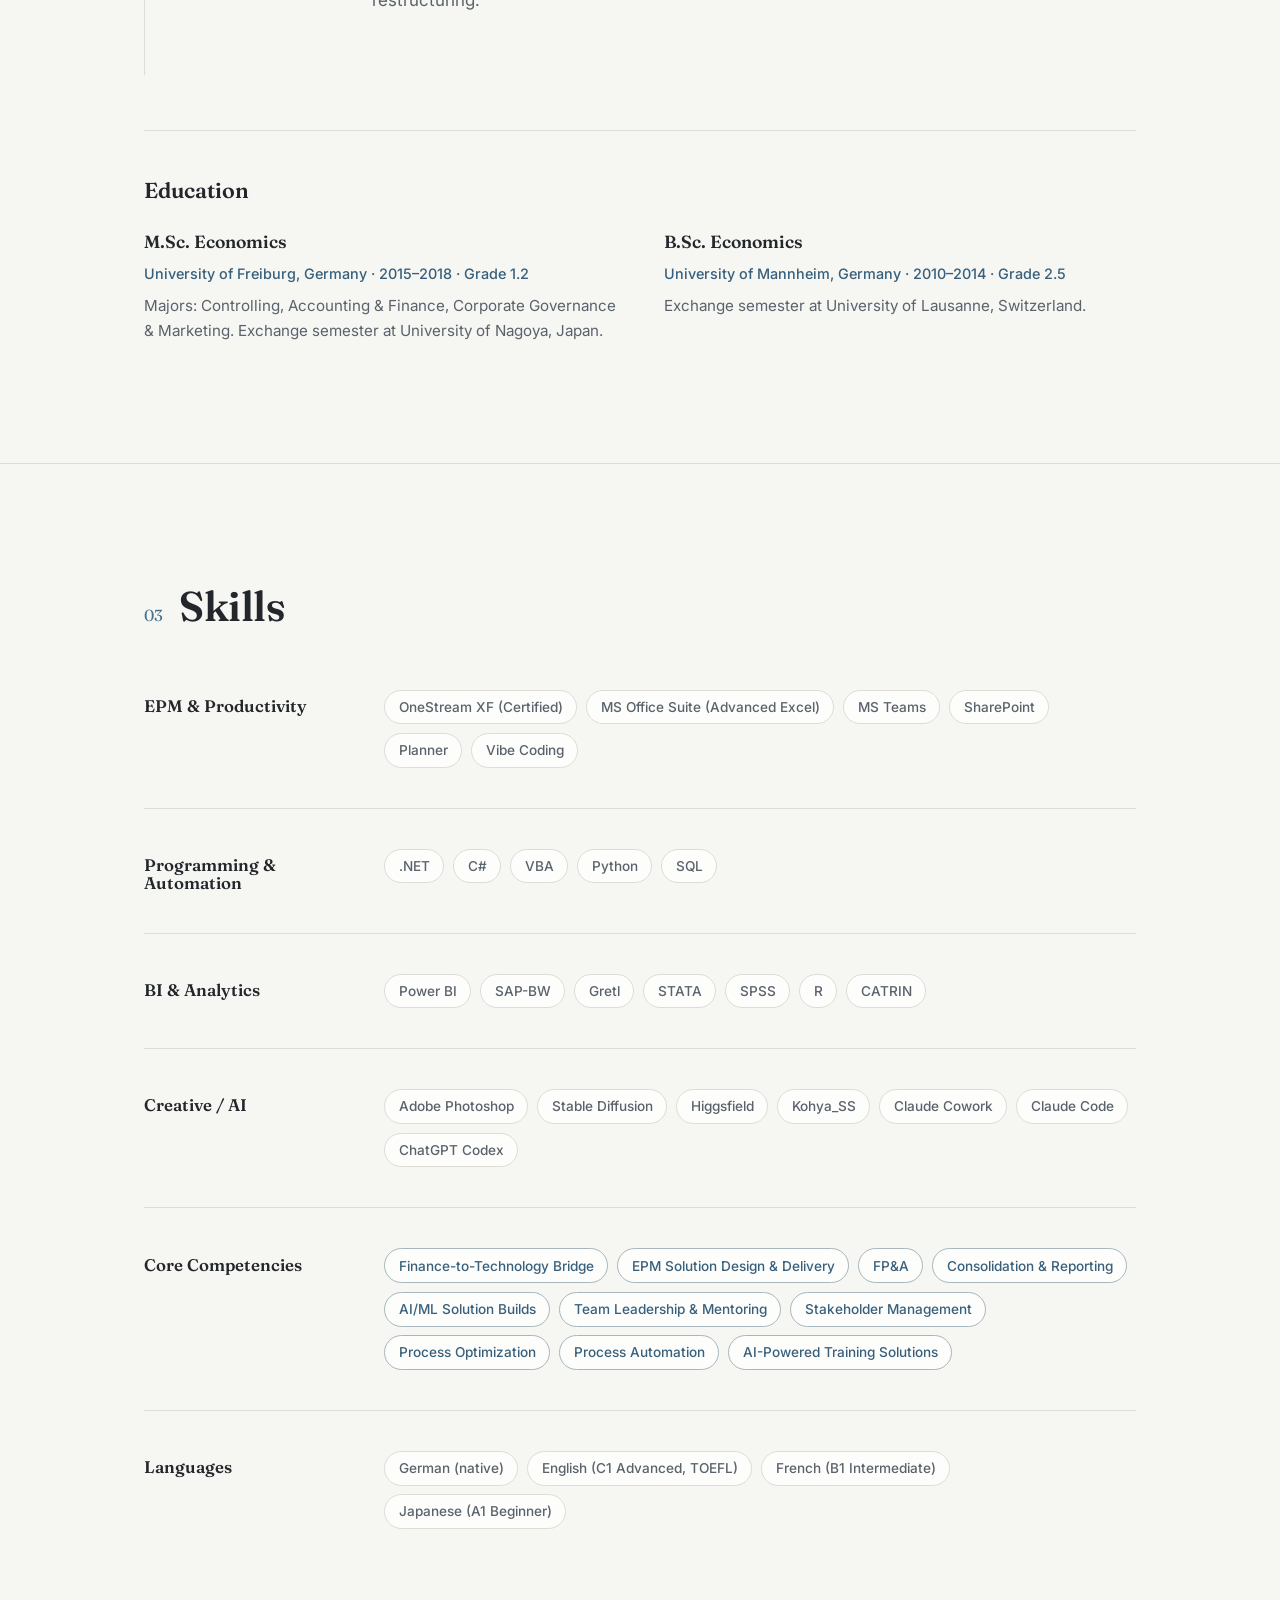
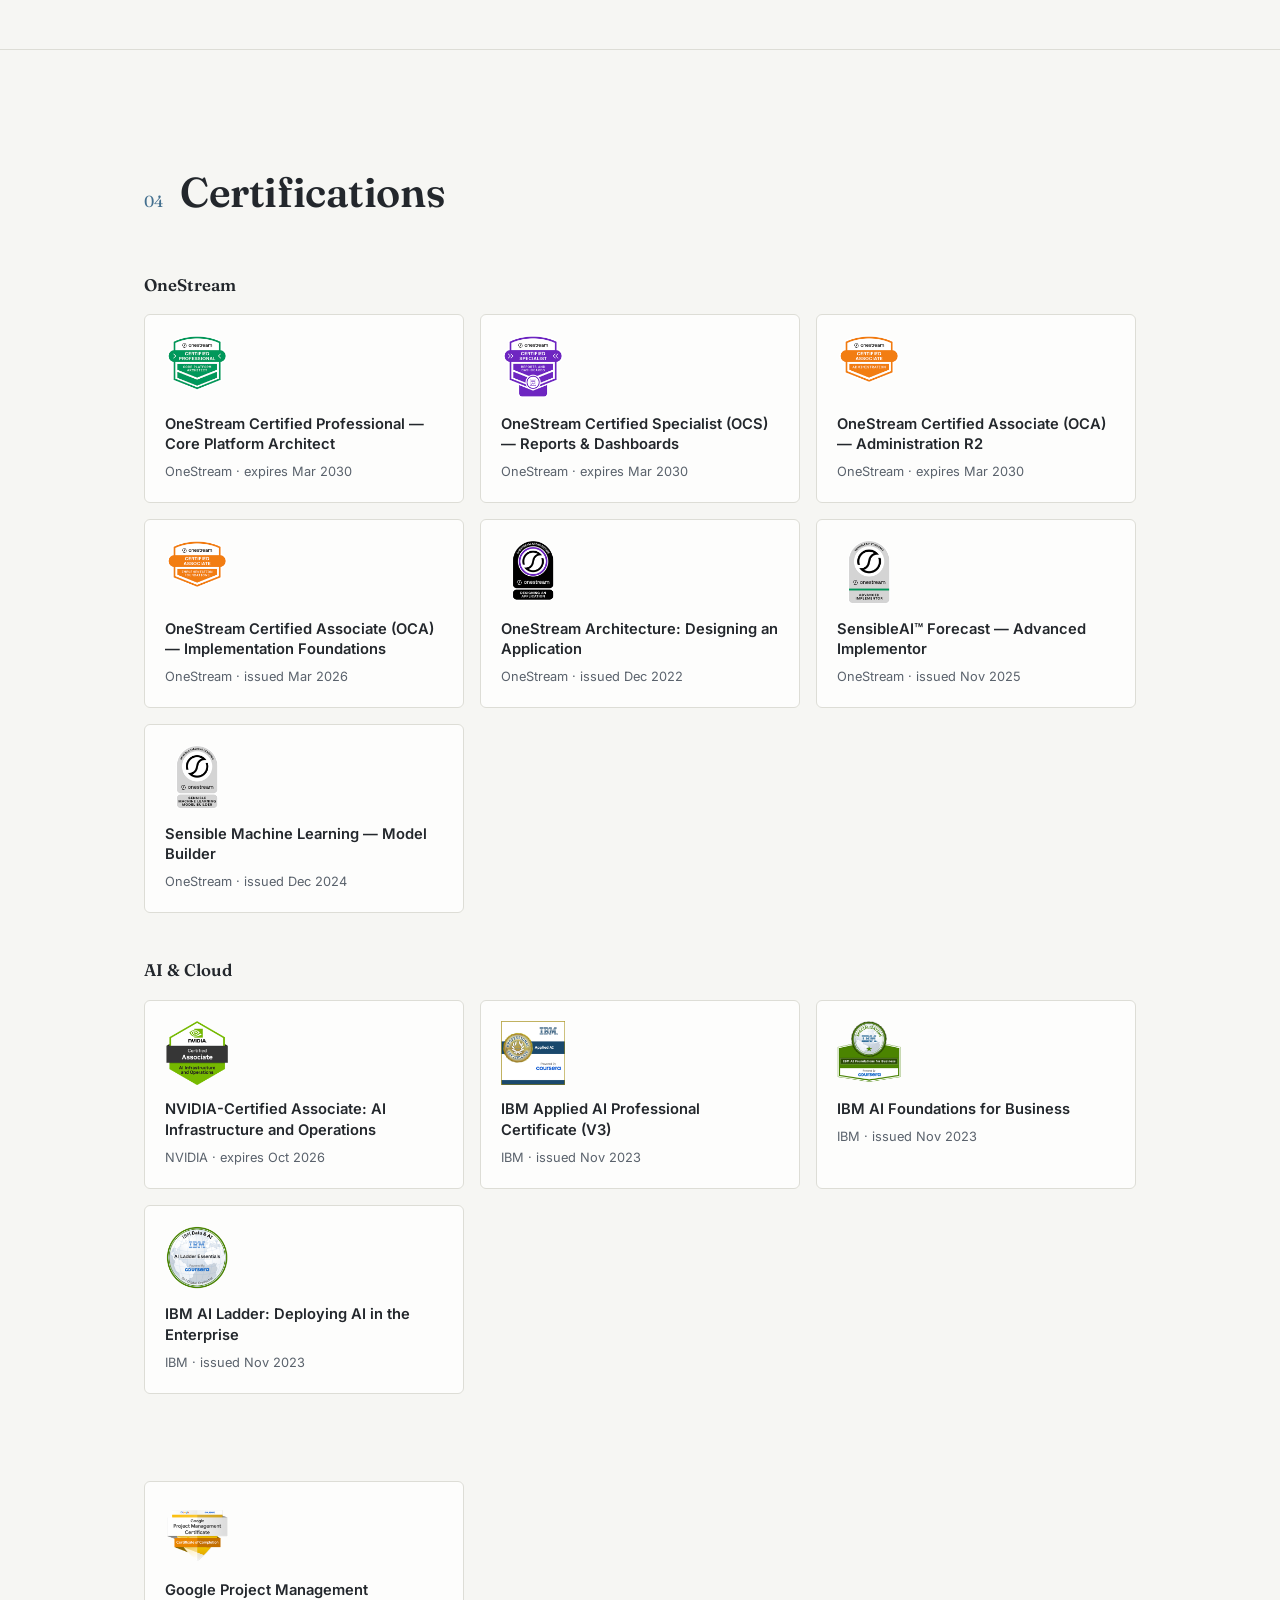
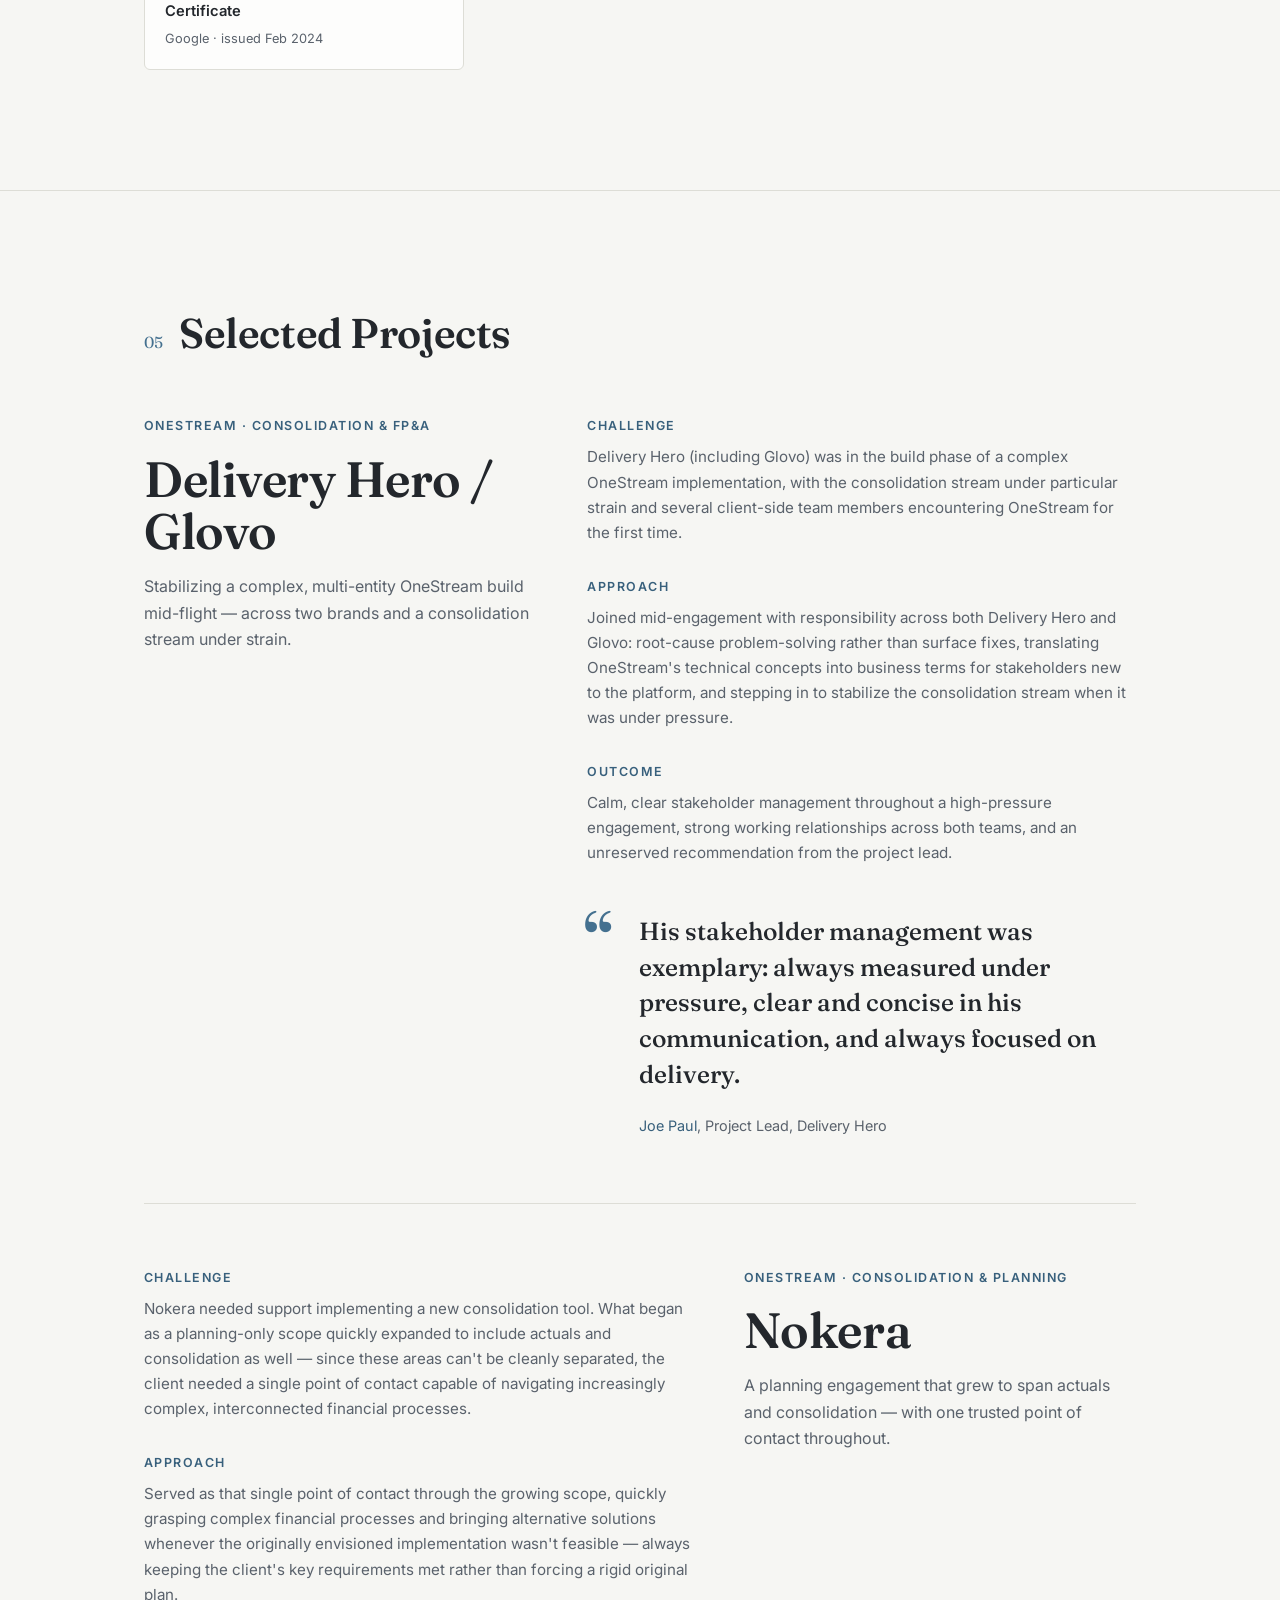
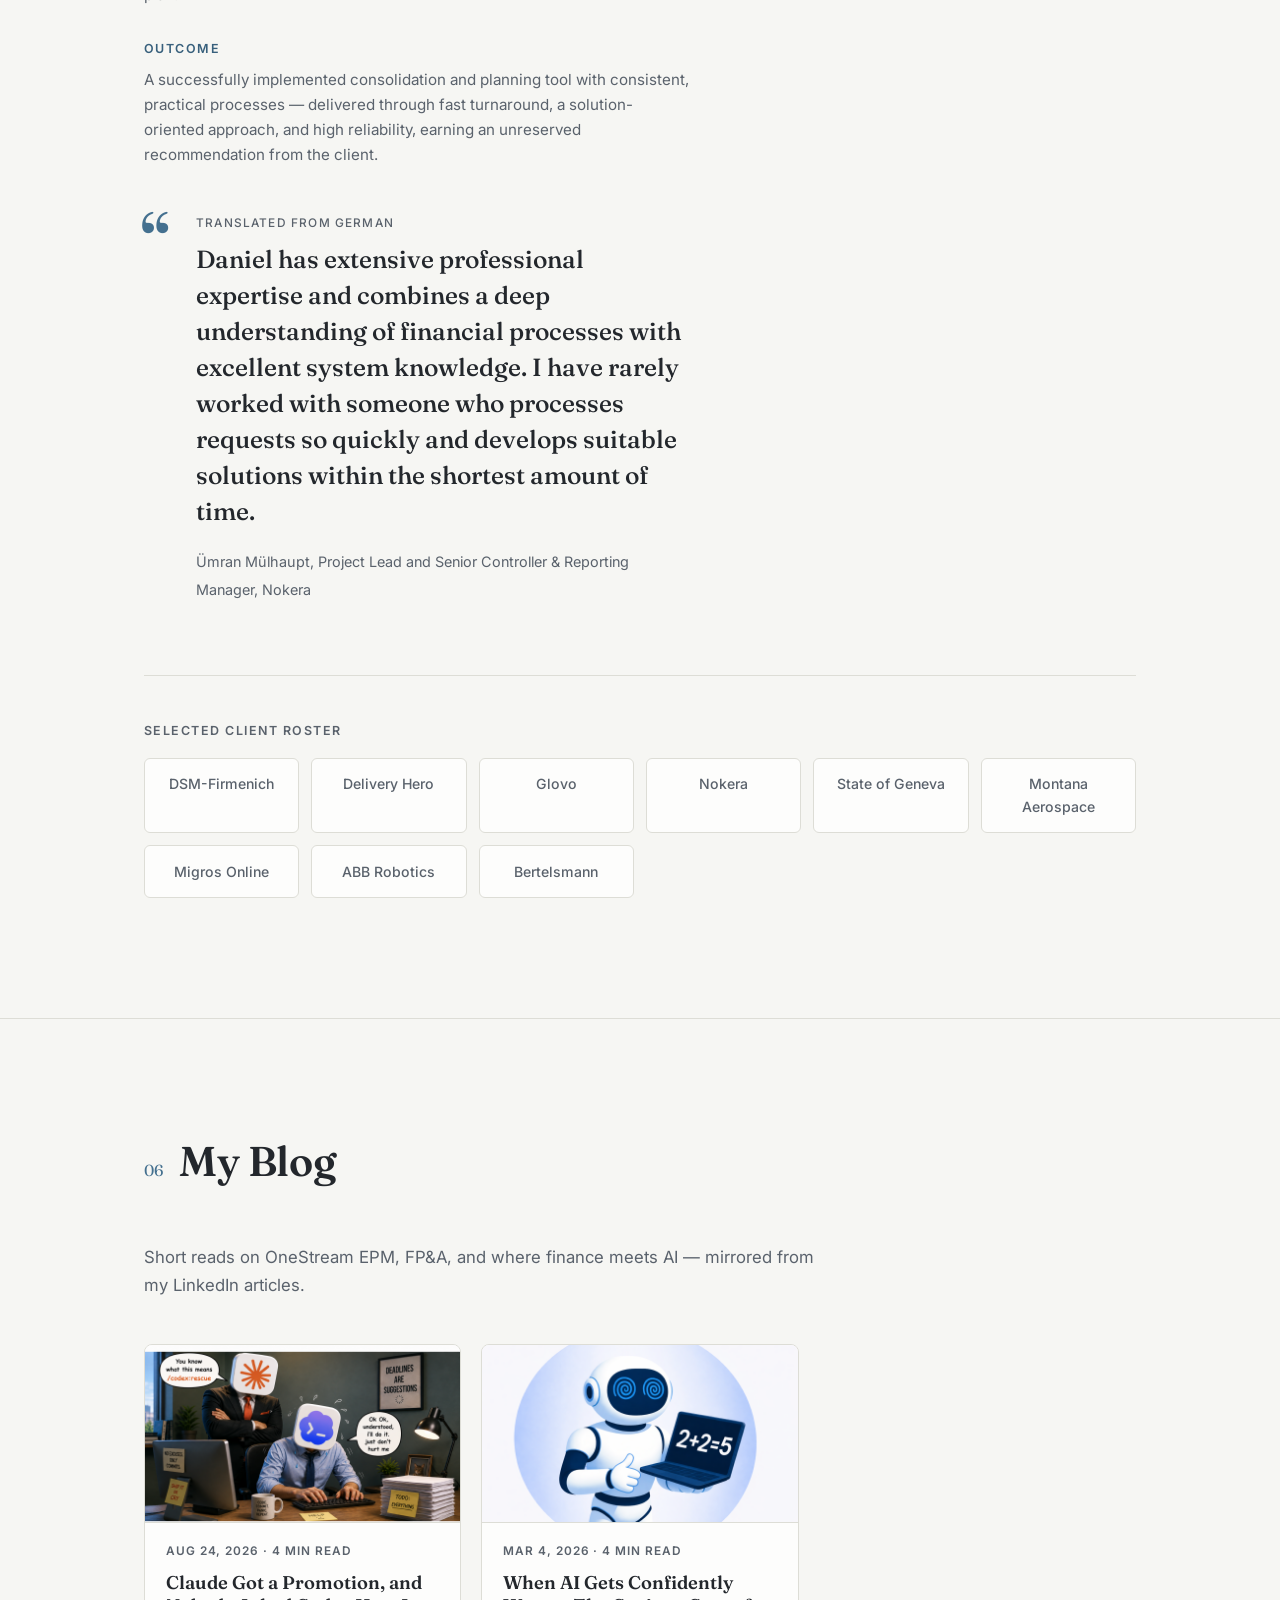
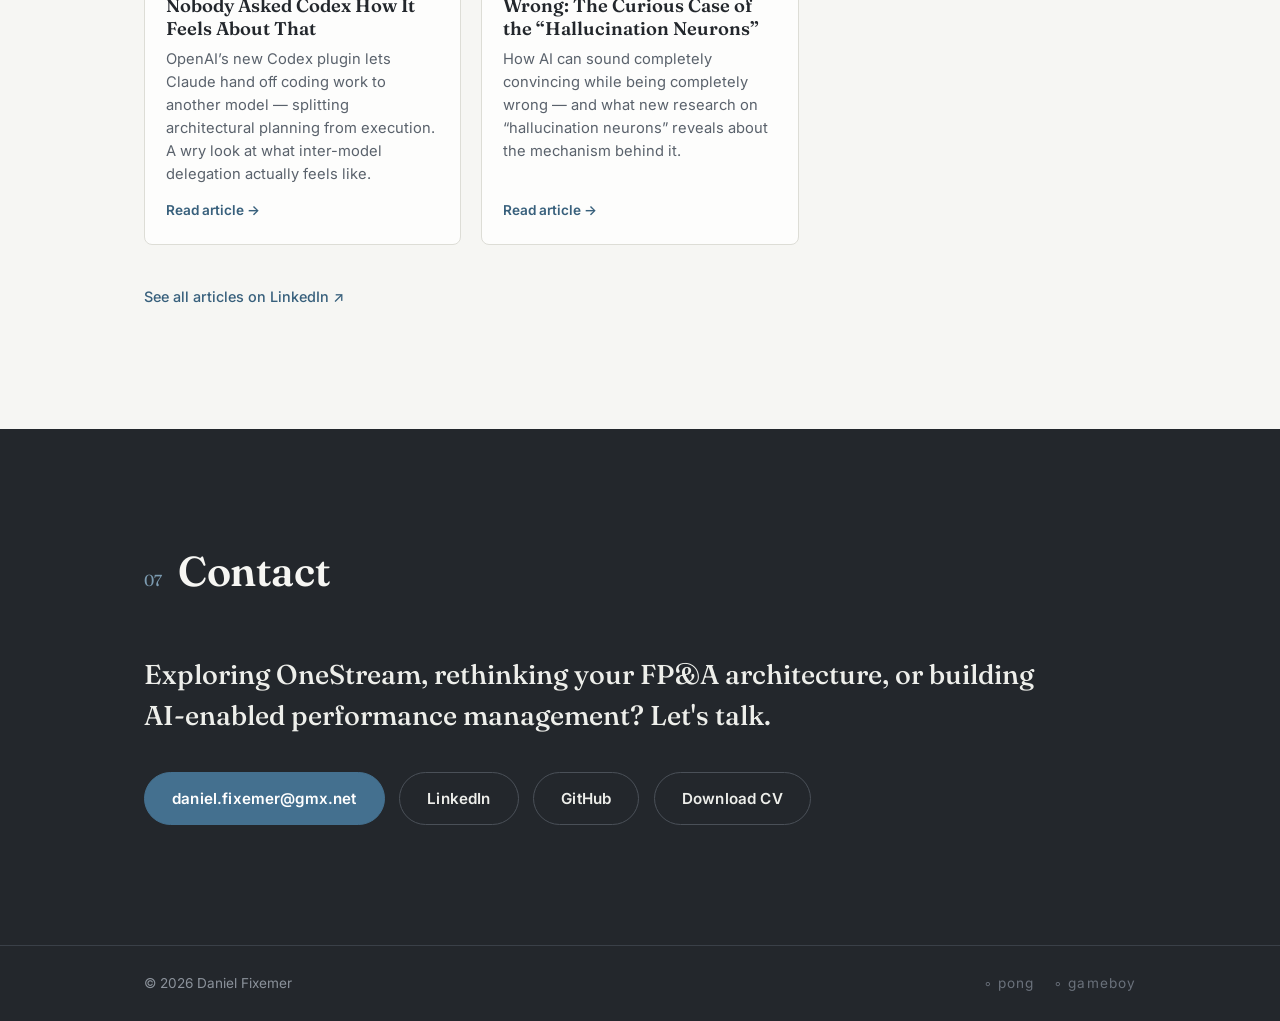
==== commit 4049f350: "Add hidden Game Boy easter egg (gbexmp demo + gameboy cartridge picker) Co-Authored-By: Claude Sonne" ====
--- a/index.html
+++ b/index.html
@@ -5,6 +5,9 @@
   <meta name="viewport" content="width=device-width, initial-scale=1.0">
   <title>Daniel Fixemer — Managing EPM Consultant / AI Transformation Manager</title>
   <meta name="description" content="Daniel Fixemer — Managing EPM Consultant and AI Transformation Manager. Finance transformation at the intersection of FP&A, OneStream EPM, and AI automation.">
+  <link rel="icon" href="assets/favicon.svg" type="image/svg+xml">
+  <link rel="icon" href="assets/favicon-32.png" type="image/png" sizes="32x32">
+  <link rel="apple-touch-icon" href="assets/apple-touch-icon.png">
   <script>document.documentElement.classList.add("js");</script>
   <link rel="preconnect" href="https://fonts.googleapis.com">
   <link rel="preconnect" href="https://fonts.gstatic.com" crossorigin>
@@ -587,7 +590,10 @@
   <footer class="footer">
     <div class="container footer__inner">
       <p>© 2026 Daniel Fixemer</p>
-      <button class="footer__egg" id="pong-open" type="button" aria-haspopup="dialog">◦ pong</button>
+      <div class="footer__eggs">
+        <button class="footer__egg" id="pong-open" type="button" aria-haspopup="dialog">◦ pong</button>
+        <a class="footer__egg" href="gbexmp/" id="gameboy-open">◦ gameboy</a>
+      </div>
     </div>
   </footer>
 
--- a/css/styles.css
+++ b/css/styles.css
@@ -1052,6 +1052,9 @@
 }
 .footer__egg:hover { color: #EDEEEA; }
 
+.footer__eggs { display: flex; gap: 1.25rem; align-items: center; }
+a.footer__egg { text-decoration: none; }
+
 /* ---------- Pong (easter egg) ---------- */
 
 .pong {
